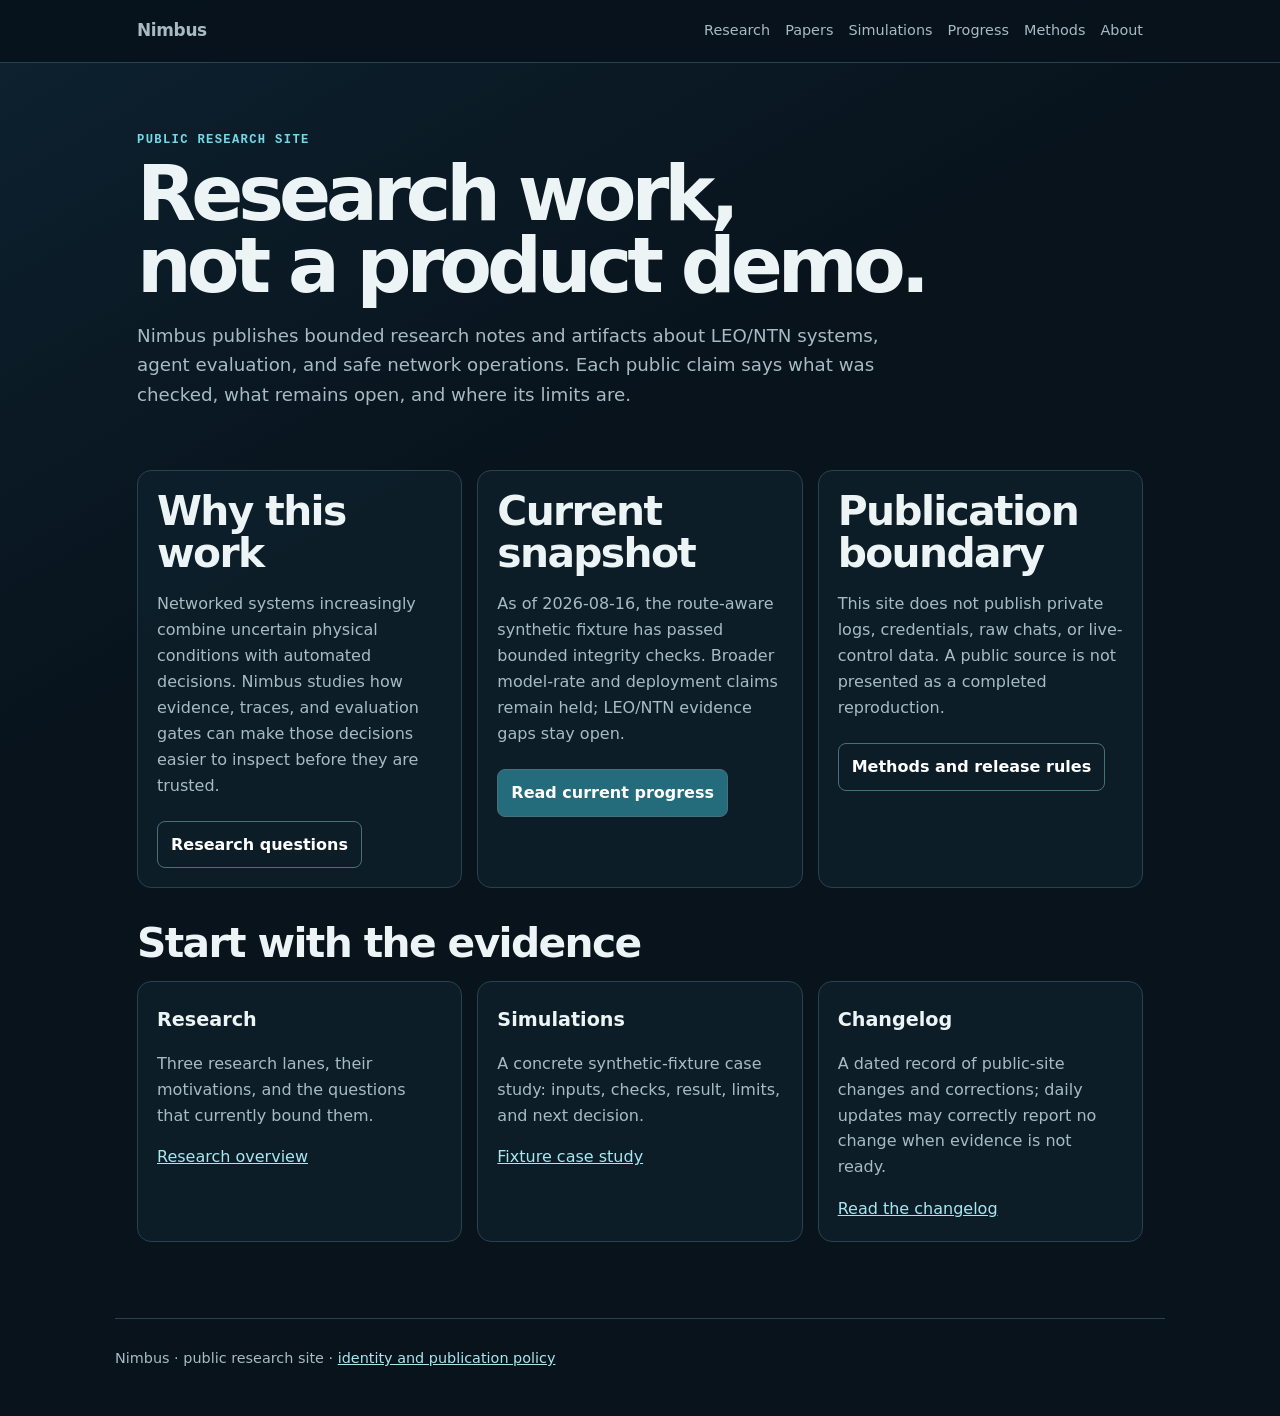
==== index.html @ ebe6162c "docs: expand public research status and simulation method" ====
<!doctype html><html lang="en"><head><meta charset="utf-8"><meta name="viewport" content="width=device-width,initial-scale=1"><meta name="description" content="Public research notes, methods, and bounded artifacts for LEO/NTN and agent evaluation."><meta name="theme-color" content="#08131c"><title>Nimbus · public research</title><link rel="icon" href="/favicon.svg" type="image/svg+xml"><link rel="stylesheet" href="/assets/site.css"><meta property="og:type" content="website"><meta property="og:title" content="Nimbus · public research"><meta property="og:description" content="Bounded research notes, methods, and artifacts for LEO/NTN and agent evaluation."><meta property="og:url" content="https://nimbus.mit-project.me/"><meta property="og:image" content="https://nimbus.mit-project.me/assets/og.png"><meta name="twitter:card" content="summary"></head><body><a class="skip" href="#content">Skip to content</a><nav class="nav"><div class="wrap nav-row"><a class="brand" href="/">Nimbus</a><div class="nav-links"><a href="/research/">Research</a><a href="/papers/">Papers</a><a href="/simulations/">Simulations</a><a href="/progress/">Progress</a><a href="/methods/">Methods</a><a href="/about/">About</a></div></div></nav><main id="content" class="wrap"><header class="hero"><div class="kicker">Public research site</div><h1>Research work,<br>not a product demo.</h1><p class="lead">Nimbus publishes bounded research notes and artifacts about LEO/NTN systems, agent evaluation, and safe network operations. Each public claim says what was checked, what remains open, and where its limits are.</p></header><section class="grid"><article class="card"><h2>Why this work</h2><p>Networked systems increasingly combine uncertain physical conditions with automated decisions. Nimbus studies how evidence, traces, and evaluation gates can make those decisions easier to inspect before they are trusted.</p><a class="btn" href="/research/">Research questions</a></article><article class="card"><h2>Current snapshot</h2><p>As of 2026-08-16, the route-aware synthetic fixture has passed bounded integrity checks. Broader model-rate and deployment claims remain held; LEO/NTN evidence gaps stay open.</p><a class="btn primary" href="/progress/">Read current progress</a></article><article class="card"><h2>Publication boundary</h2><p>This site does not publish private logs, credentials, raw chats, or live-control data. A public source is not presented as a completed reproduction.</p><a class="btn" href="/methods/">Methods and release rules</a></article></section><section class="section"><h2>Start with the evidence</h2><div class="grid"><article class="card"><h3>Research</h3><p>Three research lanes, their motivations, and the questions that currently bound them.</p><a href="/research/">Research overview</a></article><article class="card"><h3>Simulations</h3><p>A concrete synthetic-fixture case study: inputs, checks, result, limits, and next decision.</p><a href="/simulations/">Fixture case study</a></article><article class="card"><h3>Changelog</h3><p>A dated record of public-site changes and corrections; daily updates may correctly report no change when evidence is not ready.</p><a href="/changelog/">Read the changelog</a></article></div></section></main><footer class="wrap footer">Nimbus · public research site · <a href="/about/">identity and publication policy</a></footer></body></html>
---- assets/site.css ----
:root{--bg:#08131c;--panel:#0e202c;--line:#28424f;--text:#edf4f5;--muted:#a8bbc2;--accent:#73d8e8;--accent2:#99a9ff;--ok:#80dbaf;--warn:#f1c77b}*{box-sizing:border-box}html{scroll-behavior:smooth}body{margin:0;background:linear-gradient(150deg,#0d2230 0%,#08131c 42rem);color:var(--text);font:16px/1.62 ui-sans-serif,system-ui,-apple-system,"Segoe UI",sans-serif}.wrap{max-width:1050px;margin:auto;padding-left:22px;padding-right:22px}.skip{position:absolute;left:-999px;top:8px;background:#fff;color:#000;padding:9px;z-index:10}.skip:focus{left:8px}.nav{border-bottom:1px solid var(--line);background:#08131cf0;backdrop-filter:blur(10px);position:sticky;top:0;z-index:5}.nav-row{min-height:62px;display:flex;gap:20px;align-items:center;justify-content:space-between}.brand{font-size:1.06rem;font-weight:750;letter-spacing:-.02em;color:#fff;text-decoration:none}.nav-links{display:flex;gap:15px;flex-wrap:wrap;font-size:.9rem}.nav a{color:var(--muted);text-decoration:none}.nav a:hover,.nav a:focus{color:#fff;text-decoration:underline}.hero{padding:70px 0 42px;max-width:810px}.kicker{font:700 .76rem ui-monospace,SFMono-Regular,monospace;letter-spacing:.11em;text-transform:uppercase;color:var(--accent)}h1{font-size:clamp(2.6rem,6vw,5.25rem);line-height:.94;letter-spacing:-.065em;margin:.7rem 0 1rem}h2{font-size:clamp(1.65rem,3.5vw,2.55rem);line-height:1.05;letter-spacing:-.04em;margin:0 0 1rem}h3{margin:.15rem 0 .55rem;font-size:1.2rem}.lead{font-size:1.14rem;color:var(--muted);max-width:760px}.section{padding:34px 0}.grid{display:grid;grid-template-columns:repeat(3,1fr);gap:15px}.card{border:1px solid var(--line);background:rgba(14,32,44,.78);border-radius:14px;padding:19px}.card p,.card li,.status p{color:var(--muted)}.card ul{padding-left:1.15rem}.metric{font-size:2.25rem;font-weight:750;letter-spacing:-.07em;color:var(--accent)}.tag{display:inline-block;border:1px solid #426372;border-radius:999px;color:#cce9ed;font-size:.77rem;padding:2px 8px;margin:4px 3px 0 0}.tag.ok{border-color:#37735a;color:#baf2d1}.tag.warn{border-color:#7d6334;color:#f7d99c}.btn{display:inline-block;border:1px solid #46717c;border-radius:8px;padding:10px 13px;margin:6px 7px 0 0;color:#fff;text-decoration:none;font-weight:650}.btn.primary{background:#246b7c}.btn:hover,.btn:focus{background:#315767}.status{display:grid;grid-template-columns:118px 1fr;gap:18px;border-top:1px solid var(--line);padding:18px 0}.status b{font:700 .79rem ui-monospace,SFMono-Regular,monospace;color:var(--accent);letter-spacing:.08em}.note{border-left:3px solid var(--warn);background:#2d25154c;padding:14px 16px;color:#efddb2}.footer{border-top:1px solid var(--line);margin-top:42px;padding:28px 0 45px;color:var(--muted);font-size:.9rem}a{color:#a8e7f0}a:focus{outline:3px solid #f1c77b;outline-offset:3px}@media(max-width:720px){.grid{grid-template-columns:1fr}.nav-row{padding-top:10px;padding-bottom:10px;align-items:flex-start;flex-direction:column;gap:7px}.nav-links{gap:10px}.status{grid-template-columns:1fr;gap:4px}.hero{padding-top:48px}}@media(prefers-reduced-motion:reduce){html{scroll-behavior:auto}}
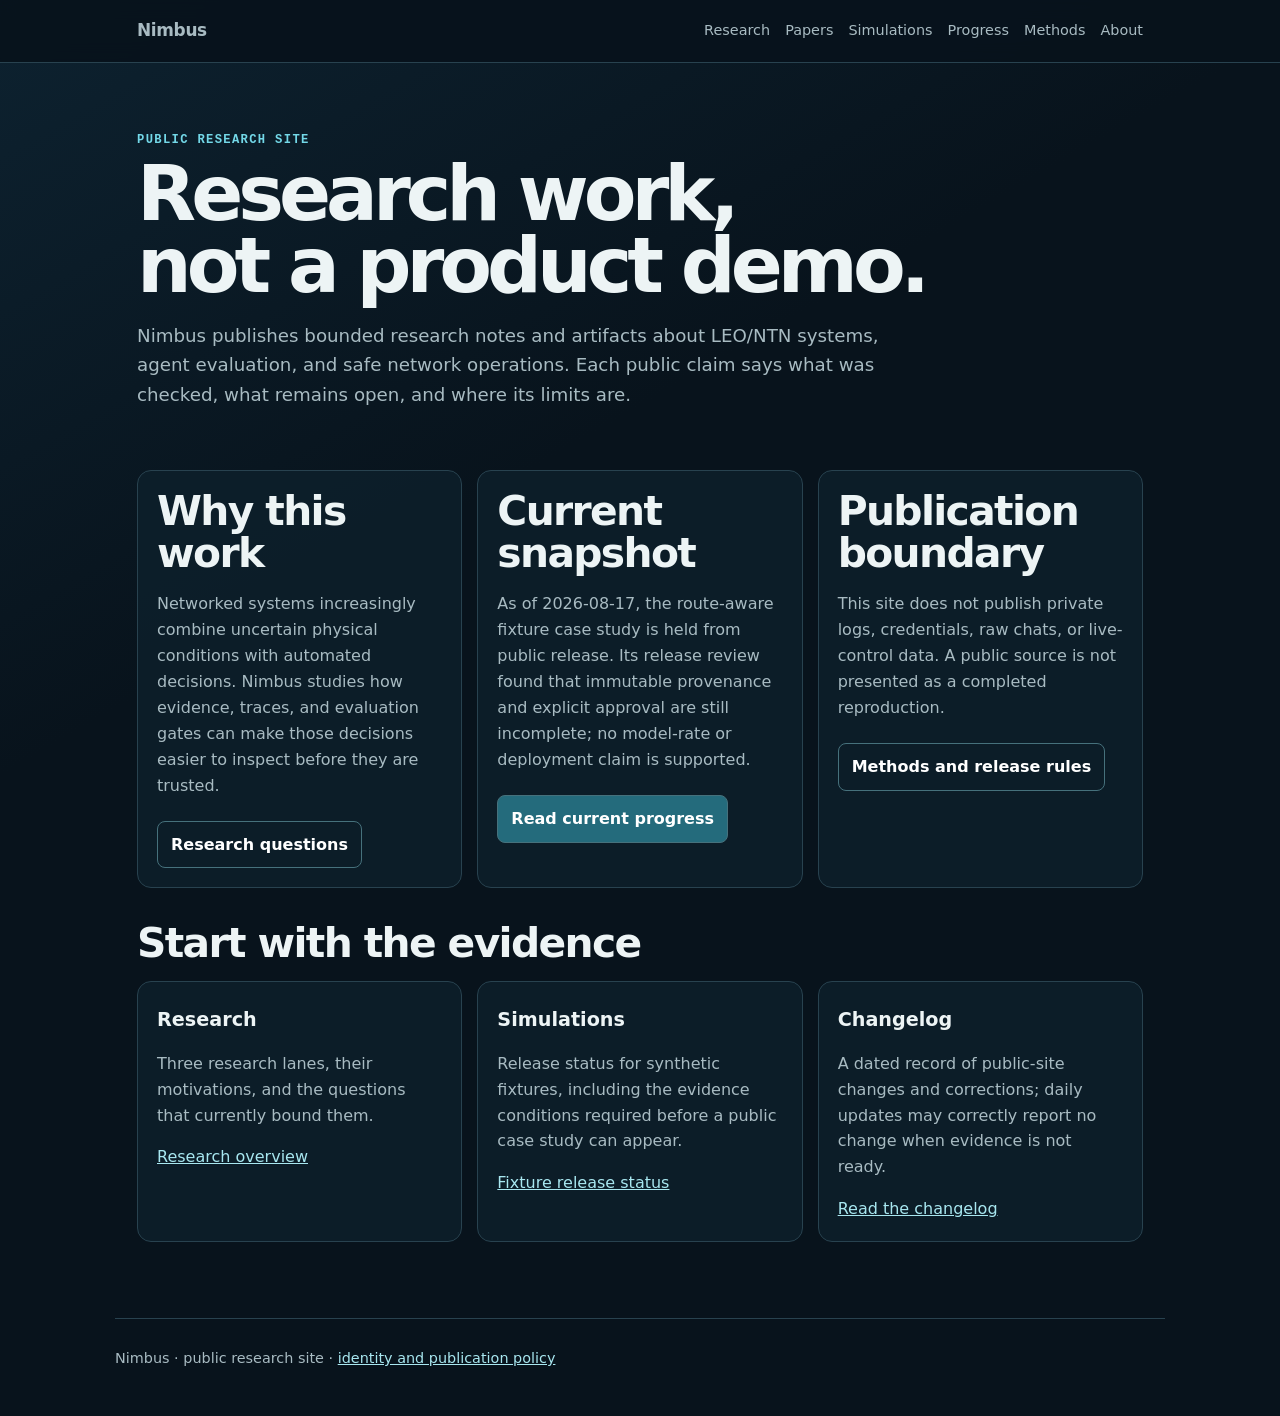
==== commit e32b127b: "docs: hold fixture case study pending release approval" ====
--- a/index.html
+++ b/index.html
@@ -1 +1 @@
-<!doctype html><html lang="en"><head><meta charset="utf-8"><meta name="viewport" content="width=device-width,initial-scale=1"><meta name="description" content="Public research notes, methods, and bounded artifacts for LEO/NTN and agent evaluation."><meta name="theme-color" content="#08131c"><title>Nimbus · public research</title><link rel="icon" href="/favicon.svg" type="image/svg+xml"><link rel="stylesheet" href="/assets/site.css"><meta property="og:type" content="website"><meta property="og:title" content="Nimbus · public research"><meta property="og:description" content="Bounded research notes, methods, and artifacts for LEO/NTN and agent evaluation."><meta property="og:url" content="https://nimbus.mit-project.me/"><meta property="og:image" content="https://nimbus.mit-project.me/assets/og.png"><meta name="twitter:card" content="summary"></head><body><a class="skip" href="#content">Skip to content</a><nav class="nav"><div class="wrap nav-row"><a class="brand" href="/">Nimbus</a><div class="nav-links"><a href="/research/">Research</a><a href="/papers/">Papers</a><a href="/simulations/">Simulations</a><a href="/progress/">Progress</a><a href="/methods/">Methods</a><a href="/about/">About</a></div></div></nav><main id="content" class="wrap"><header class="hero"><div class="kicker">Public research site</div><h1>Research work,<br>not a product demo.</h1><p class="lead">Nimbus publishes bounded research notes and artifacts about LEO/NTN systems, agent evaluation, and safe network operations. Each public claim says what was checked, what remains open, and where its limits are.</p></header><section class="grid"><article class="card"><h2>Why this work</h2><p>Networked systems increasingly combine uncertain physical conditions with automated decisions. Nimbus studies how evidence, traces, and evaluation gates can make those decisions easier to inspect before they are trusted.</p><a class="btn" href="/research/">Research questions</a></article><article class="card"><h2>Current snapshot</h2><p>As of 2026-08-16, the route-aware synthetic fixture has passed bounded integrity checks. Broader model-rate and deployment claims remain held; LEO/NTN evidence gaps stay open.</p><a class="btn primary" href="/progress/">Read current progress</a></article><article class="card"><h2>Publication boundary</h2><p>This site does not publish private logs, credentials, raw chats, or live-control data. A public source is not presented as a completed reproduction.</p><a class="btn" href="/methods/">Methods and release rules</a></article></section><section class="section"><h2>Start with the evidence</h2><div class="grid"><article class="card"><h3>Research</h3><p>Three research lanes, their motivations, and the questions that currently bound them.</p><a href="/research/">Research overview</a></article><article class="card"><h3>Simulations</h3><p>A concrete synthetic-fixture case study: inputs, checks, result, limits, and next decision.</p><a href="/simulations/">Fixture case study</a></article><article class="card"><h3>Changelog</h3><p>A dated record of public-site changes and corrections; daily updates may correctly report no change when evidence is not ready.</p><a href="/changelog/">Read the changelog</a></article></div></section></main><footer class="wrap footer">Nimbus · public research site · <a href="/about/">identity and publication policy</a></footer></body></html>+<!doctype html><html lang="en"><head><meta charset="utf-8"><meta name="viewport" content="width=device-width,initial-scale=1"><meta name="description" content="Public research notes, methods, and bounded artifacts for LEO/NTN and agent evaluation."><meta name="theme-color" content="#08131c"><title>Nimbus · public research</title><link rel="icon" href="/favicon.svg" type="image/svg+xml"><link rel="stylesheet" href="/assets/site.css"><meta property="og:type" content="website"><meta property="og:title" content="Nimbus · public research"><meta property="og:description" content="Bounded research notes, methods, and artifacts for LEO/NTN and agent evaluation."><meta property="og:url" content="https://nimbus.mit-project.me/"><meta property="og:image" content="https://nimbus.mit-project.me/assets/og.png"><meta name="twitter:card" content="summary"></head><body><a class="skip" href="#content">Skip to content</a><nav class="nav"><div class="wrap nav-row"><a class="brand" href="/">Nimbus</a><div class="nav-links"><a href="/research/">Research</a><a href="/papers/">Papers</a><a href="/simulations/">Simulations</a><a href="/progress/">Progress</a><a href="/methods/">Methods</a><a href="/about/">About</a></div></div></nav><main id="content" class="wrap"><header class="hero"><div class="kicker">Public research site</div><h1>Research work,<br>not a product demo.</h1><p class="lead">Nimbus publishes bounded research notes and artifacts about LEO/NTN systems, agent evaluation, and safe network operations. Each public claim says what was checked, what remains open, and where its limits are.</p></header><section class="grid"><article class="card"><h2>Why this work</h2><p>Networked systems increasingly combine uncertain physical conditions with automated decisions. Nimbus studies how evidence, traces, and evaluation gates can make those decisions easier to inspect before they are trusted.</p><a class="btn" href="/research/">Research questions</a></article><article class="card"><h2>Current snapshot</h2><p>As of 2026-08-17, the route-aware fixture case study is held from public release. Its release review found that immutable provenance and explicit approval are still incomplete; no model-rate or deployment claim is supported.</p><a class="btn primary" href="/progress/">Read current progress</a></article><article class="card"><h2>Publication boundary</h2><p>This site does not publish private logs, credentials, raw chats, or live-control data. A public source is not presented as a completed reproduction.</p><a class="btn" href="/methods/">Methods and release rules</a></article></section><section class="section"><h2>Start with the evidence</h2><div class="grid"><article class="card"><h3>Research</h3><p>Three research lanes, their motivations, and the questions that currently bound them.</p><a href="/research/">Research overview</a></article><article class="card"><h3>Simulations</h3><p>Release status for synthetic fixtures, including the evidence conditions required before a public case study can appear.</p><a href="/simulations/">Fixture release status</a></article><article class="card"><h3>Changelog</h3><p>A dated record of public-site changes and corrections; daily updates may correctly report no change when evidence is not ready.</p><a href="/changelog/">Read the changelog</a></article></div></section></main><footer class="wrap footer">Nimbus · public research site · <a href="/about/">identity and publication policy</a></footer></body></html>
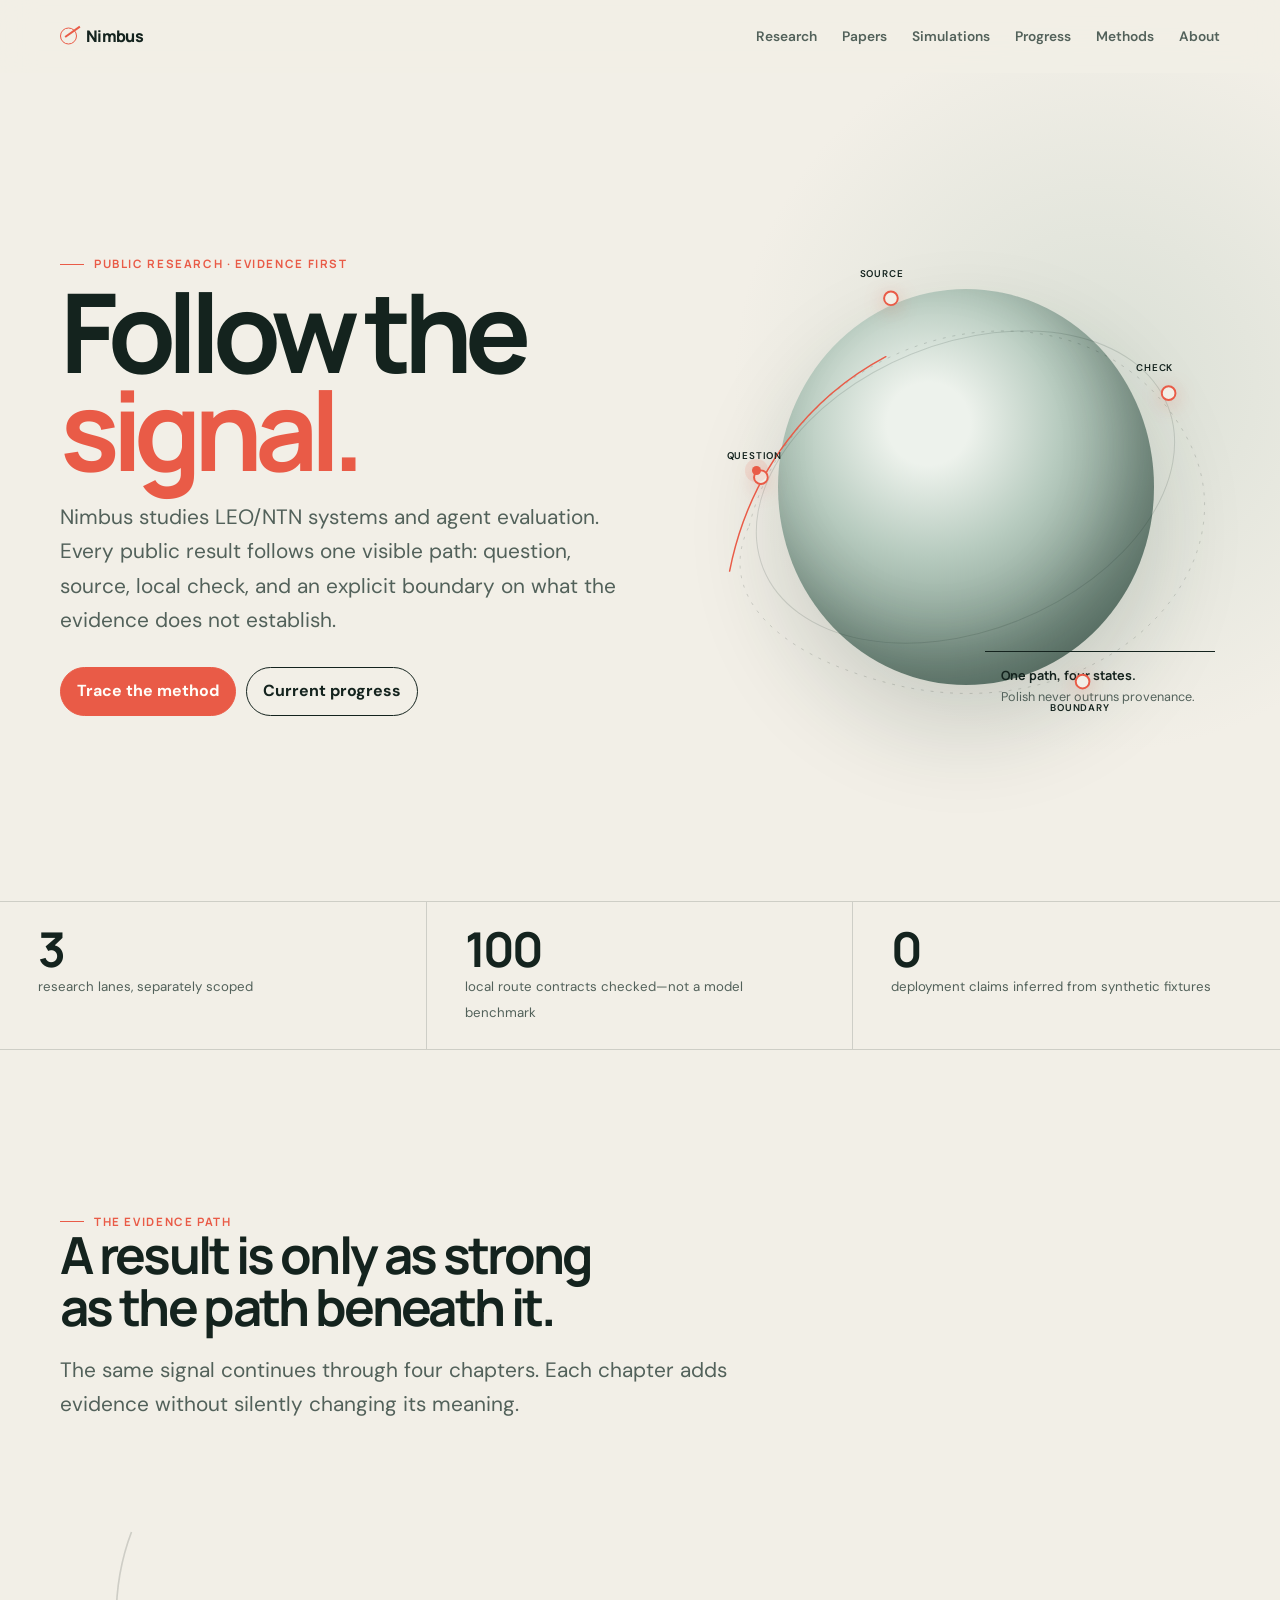
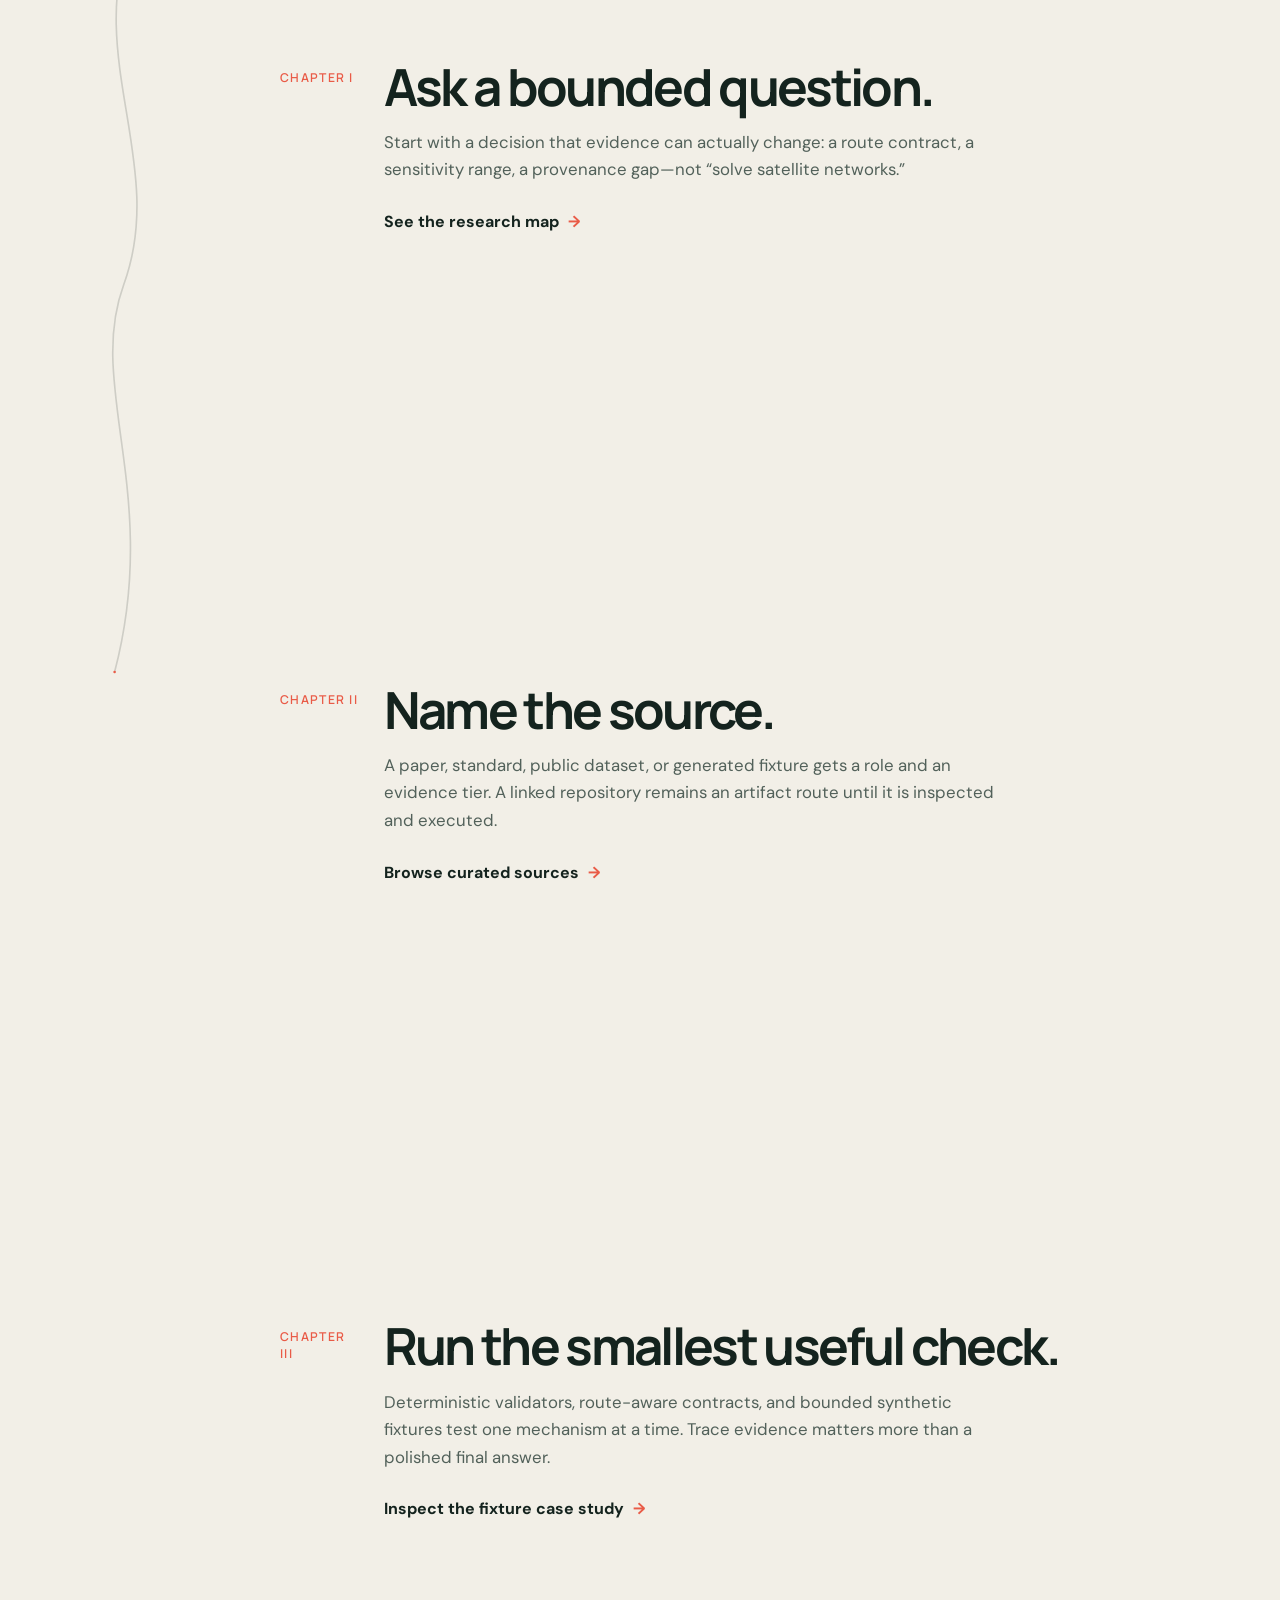
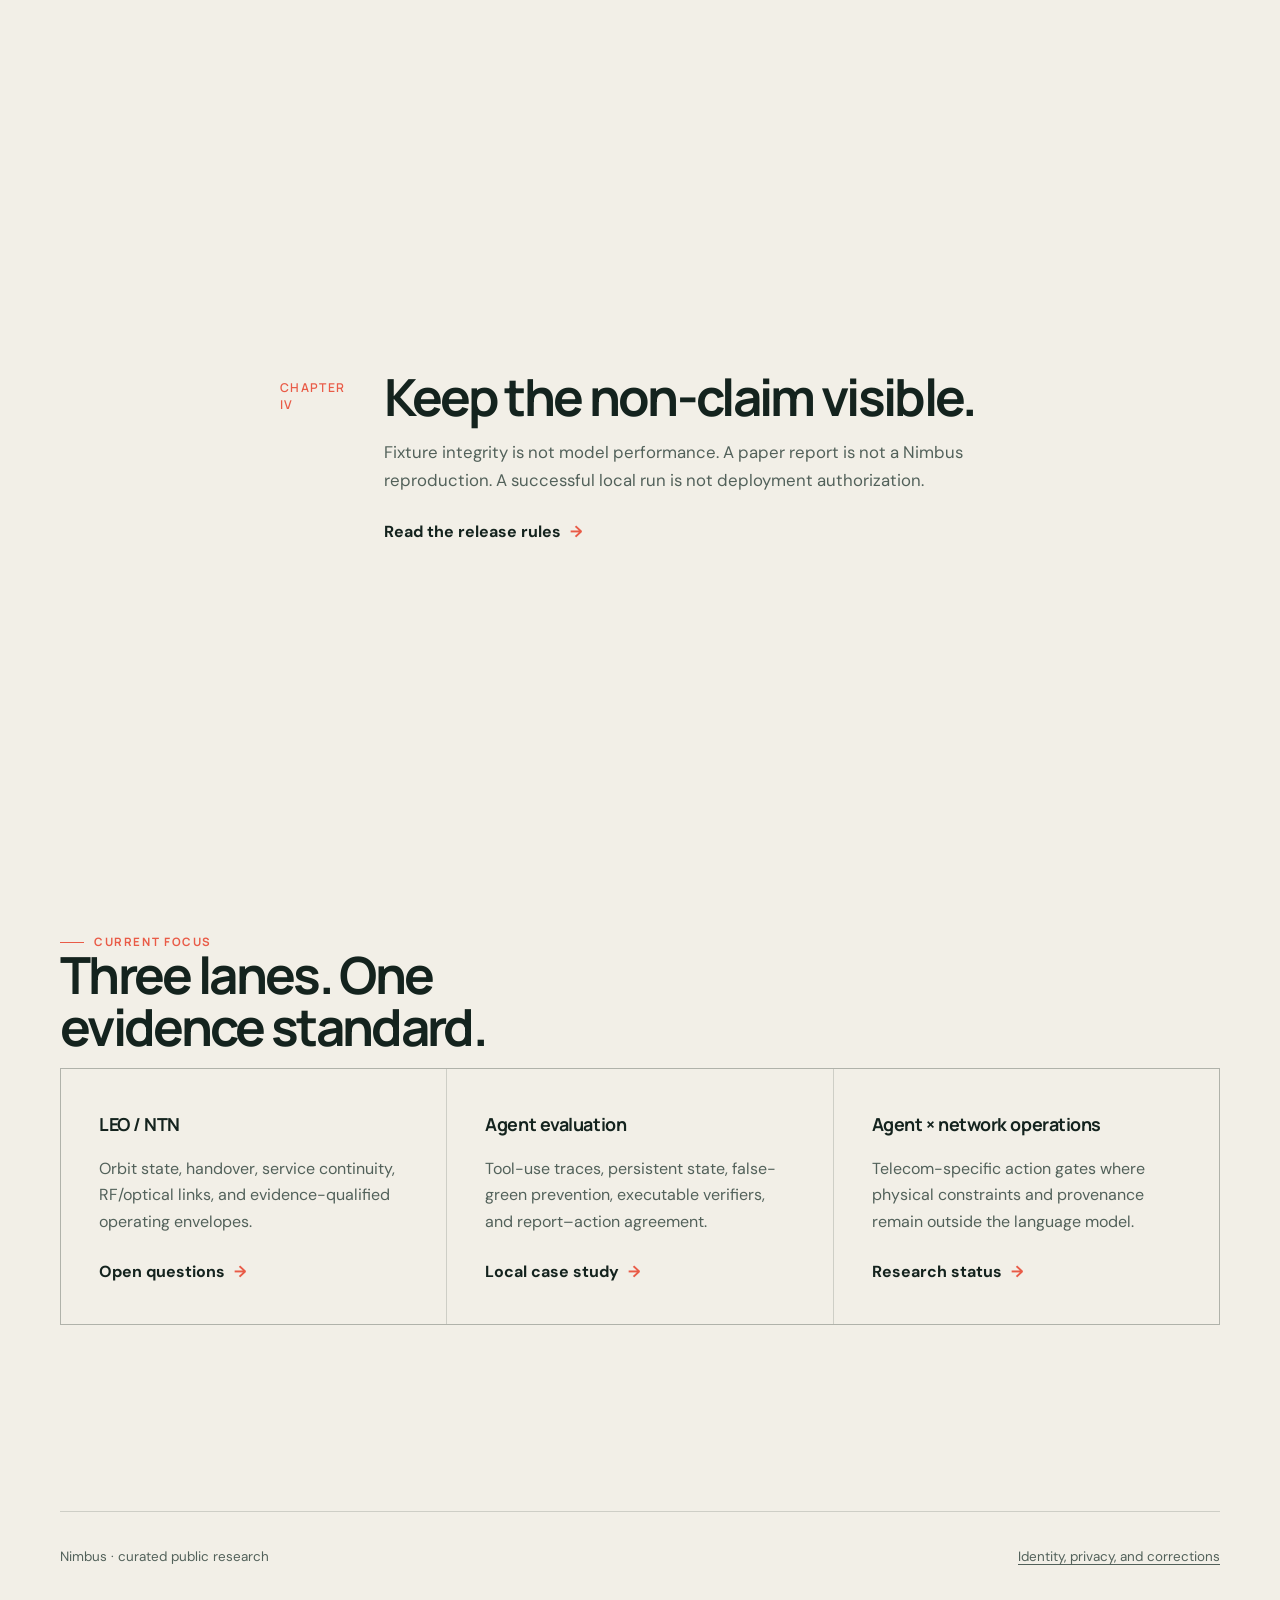
==== commit 224a9bde: "feat: rebuild research site around an evidence signal" ====
--- a/index.html
+++ b/index.html
@@ -1 +1,125 @@
-<!doctype html><html lang="en"><head><meta charset="utf-8"><meta name="viewport" content="width=device-width,initial-scale=1"><meta name="description" content="Public research notes, methods, and bounded artifacts for LEO/NTN and agent evaluation."><meta name="theme-color" content="#08131c"><title>Nimbus · public research</title><link rel="icon" href="/favicon.svg" type="image/svg+xml"><link rel="stylesheet" href="/assets/site.css"><meta property="og:type" content="website"><meta property="og:title" content="Nimbus · public research"><meta property="og:description" content="Bounded research notes, methods, and artifacts for LEO/NTN and agent evaluation."><meta property="og:url" content="https://nimbus.mit-project.me/"><meta property="og:image" content="https://nimbus.mit-project.me/assets/og.png"><meta name="twitter:card" content="summary"></head><body><a class="skip" href="#content">Skip to content</a><nav class="nav"><div class="wrap nav-row"><a class="brand" href="/">Nimbus</a><div class="nav-links"><a href="/research/">Research</a><a href="/papers/">Papers</a><a href="/simulations/">Simulations</a><a href="/progress/">Progress</a><a href="/methods/">Methods</a><a href="/about/">About</a></div></div></nav><main id="content" class="wrap"><header class="hero"><div class="kicker">Public research site</div><h1>Research work,<br>not a product demo.</h1><p class="lead">Nimbus publishes bounded research notes and artifacts about LEO/NTN systems, agent evaluation, and safe network operations. Each public claim says what was checked, what remains open, and where its limits are.</p></header><section class="grid"><article class="card"><h2>Why this work</h2><p>Networked systems increasingly combine uncertain physical conditions with automated decisions. Nimbus studies how evidence, traces, and evaluation gates can make those decisions easier to inspect before they are trusted.</p><a class="btn" href="/research/">Research questions</a></article><article class="card"><h2>Current snapshot</h2><p>As of 2026-08-17, the route-aware fixture case study is held from public release. Its release review found that immutable provenance and explicit approval are still incomplete; no model-rate or deployment claim is supported.</p><a class="btn primary" href="/progress/">Read current progress</a></article><article class="card"><h2>Publication boundary</h2><p>This site does not publish private logs, credentials, raw chats, or live-control data. A public source is not presented as a completed reproduction.</p><a class="btn" href="/methods/">Methods and release rules</a></article></section><section class="section"><h2>Start with the evidence</h2><div class="grid"><article class="card"><h3>Research</h3><p>Three research lanes, their motivations, and the questions that currently bound them.</p><a href="/research/">Research overview</a></article><article class="card"><h3>Simulations</h3><p>Release status for synthetic fixtures, including the evidence conditions required before a public case study can appear.</p><a href="/simulations/">Fixture release status</a></article><article class="card"><h3>Changelog</h3><p>A dated record of public-site changes and corrections; daily updates may correctly report no change when evidence is not ready.</p><a href="/changelog/">Read the changelog</a></article></div></section></main><footer class="wrap footer">Nimbus · public research site · <a href="/about/">identity and publication policy</a></footer></body></html>+<!doctype html>
+<html lang="en">
+<head>
+  <meta charset="utf-8">
+  <meta name="viewport" content="width=device-width,initial-scale=1">
+  <meta name="description" content="Evidence-bound public research on LEO/NTN systems, agent evaluation, and safe network operations.">
+  <meta name="theme-color" content="#f2efe7">
+  <title>Nimbus · Public research</title>
+  <link rel="icon" href="/favicon.svg" type="image/svg+xml">
+  <link rel="stylesheet" href="/assets/site.css">
+  <meta property="og:type" content="website">
+  <meta property="og:title" content="Nimbus · Public research">
+  <meta property="og:description" content="From research question to inspectable evidence—with the boundary kept visible.">
+  <meta property="og:url" content="https://nimbus.mit-project.me/">
+  <meta property="og:image" content="https://nimbus.mit-project.me/assets/og.png">
+  <meta name="twitter:card" content="summary_large_image">
+</head>
+<body>
+  <a class="skip" href="#content">Skip to content</a>
+  <nav class="nav" aria-label="Primary navigation">
+    <div class="wrap nav-row">
+      <a class="brand" href="/">Nimbus</a>
+      <div class="nav-links">
+        <a href="/research/">Research</a>
+        <a href="/papers/">Papers</a>
+        <a href="/simulations/">Simulations</a>
+        <a href="/progress/">Progress</a>
+        <a href="/methods/">Methods</a>
+        <a href="/about/">About</a>
+      </div>
+    </div>
+  </nav>
+
+  <main id="content">
+    <header class="wrap home-hero">
+      <div class="hero-copy">
+        <div class="kicker">Public research · evidence first</div>
+        <h1>Follow the<br><em>signal.</em></h1>
+        <p class="lead">Nimbus studies LEO/NTN systems and agent evaluation. Every public result follows one visible path: question, source, local check, and an explicit boundary on what the evidence does not establish.</p>
+        <div class="hero-actions">
+          <a class="btn primary" href="#evidence-path">Trace the method</a>
+          <a class="btn" href="/progress/">Current progress</a>
+        </div>
+      </div>
+
+      <div class="orbit-stage" aria-label="A signal traces an orbit from question to evidence">
+        <svg class="orbit-art" viewBox="0 0 520 540" role="img" aria-labelledby="orbit-title orbit-desc">
+          <title id="orbit-title">Evidence orbit</title>
+          <desc id="orbit-desc">A coral signal line connects question, source, check and boundary around a planet.</desc>
+          <path class="orbit-ghost" d="M38 310C90 100 387 32 487 222C559 360 389 526 178 470C61 439 5 377 38 310Z"/>
+          <path class="orbit-path" pathLength="1" d="M18 356C70 93 395 17 502 212C582 358 395 545 162 474C28 433-18 334 18 356Z"/>
+          <circle class="orbit-node" cx="50" cy="260" r="7"/>
+          <circle class="orbit-node" cx="183" cy="77" r="7"/>
+          <circle class="orbit-node" cx="467" cy="174" r="7"/>
+          <circle class="orbit-node" cx="379" cy="469" r="7"/>
+          <text class="orbit-label" x="15" y="241">Question</text>
+          <text class="orbit-label" x="151" y="55">Source</text>
+          <text class="orbit-label" x="434" y="151">Check</text>
+          <text class="orbit-label" x="346" y="499">Boundary</text>
+        </svg>
+        <span class="signal-dot" style="left:8%;top:46%" aria-hidden="true"></span>
+        <div class="signal-caption"><strong>One path, four states.</strong>Polish never outruns provenance.</div>
+      </div>
+    </header>
+
+    <section class="evidence-strip" aria-label="Current public research scope">
+      <div class="evidence-stat"><strong>3</strong><span>research lanes, separately scoped</span></div>
+      <div class="evidence-stat"><strong>100</strong><span>local route contracts checked—not a model benchmark</span></div>
+      <div class="evidence-stat"><strong>0</strong><span>deployment claims inferred from synthetic fixtures</span></div>
+    </section>
+
+    <section id="evidence-path" class="wrap story">
+      <header class="story-head reveal">
+        <div class="kicker">The evidence path</div>
+        <h2>A result is only as strong as the path beneath it.</h2>
+        <p class="lead">The same signal continues through four chapters. Each chapter adds evidence without silently changing its meaning.</p>
+      </header>
+
+      <div class="story-layout">
+        <aside class="story-spine" aria-hidden="true">
+          <svg viewBox="0 0 100 600" preserveAspectRatio="none">
+            <path class="spine-base" d="M55 0C18 102 83 188 49 286C20 369 78 455 42 600"/>
+            <path class="spine-progress" pathLength="1" d="M55 0C18 102 83 188 49 286C20 369 78 455 42 600"/>
+          </svg>
+        </aside>
+
+        <div class="story-chapters">
+          <article class="chapter">
+            <div class="chapter-no">Chapter I</div>
+            <div><h2>Ask a bounded question.</h2><p>Start with a decision that evidence can actually change: a route contract, a sensitivity range, a provenance gap—not “solve satellite networks.”</p><a class="chapter-link" href="/research/">See the research map</a></div>
+          </article>
+          <article class="chapter">
+            <div class="chapter-no">Chapter II</div>
+            <div><h2>Name the source.</h2><p>A paper, standard, public dataset, or generated fixture gets a role and an evidence tier. A linked repository remains an artifact route until it is inspected and executed.</p><a class="chapter-link" href="/papers/">Browse curated sources</a></div>
+          </article>
+          <article class="chapter">
+            <div class="chapter-no">Chapter III</div>
+            <div><h2>Run the smallest useful check.</h2><p>Deterministic validators, route-aware contracts, and bounded synthetic fixtures test one mechanism at a time. Trace evidence matters more than a polished final answer.</p><a class="chapter-link" href="/simulations/">Inspect the fixture case study</a></div>
+          </article>
+          <article class="chapter">
+            <div class="chapter-no">Chapter IV</div>
+            <div><h2>Keep the non-claim visible.</h2><p>Fixture integrity is not model performance. A paper report is not a Nimbus reproduction. A successful local run is not deployment authorization.</p><a class="chapter-link" href="/methods/">Read the release rules</a></div>
+          </article>
+        </div>
+      </div>
+    </section>
+
+    <section class="wrap section reveal">
+      <div class="kicker">Current focus</div>
+      <h2>Three lanes. One evidence standard.</h2>
+      <div class="grid">
+        <article class="card"><h3>LEO / NTN</h3><p>Orbit state, handover, service continuity, RF/optical links, and evidence-qualified operating envelopes.</p><a class="chapter-link" href="/research/">Open questions</a></article>
+        <article class="card"><h3>Agent evaluation</h3><p>Tool-use traces, persistent state, false-green prevention, executable verifiers, and report–action agreement.</p><a class="chapter-link" href="/simulations/">Local case study</a></article>
+        <article class="card"><h3>Agent × network operations</h3><p>Telecom-specific action gates where physical constraints and provenance remain outside the language model.</p><a class="chapter-link" href="/progress/">Research status</a></article>
+      </div>
+    </section>
+  </main>
+
+  <footer class="wrap footer">
+    <span>Nimbus · curated public research</span>
+    <span><a href="/about/">Identity, privacy, and corrections</a></span>
+  </footer>
+  <script src="/assets/site.js" defer></script>
+</body>
+</html>
--- a/assets/site.css
+++ b/assets/site.css
@@ -1,2 +1,183 @@
+@import url('https://fonts.googleapis.com/css2?family=DM+Sans:wght@400;500;600;700&family=Manrope:wght@400;500;600;700;800&display=swap');
 
-:root{--bg:#08131c;--panel:#0e202c;--line:#28424f;--text:#edf4f5;--muted:#a8bbc2;--accent:#73d8e8;--accent2:#99a9ff;--ok:#80dbaf;--warn:#f1c77b}*{box-sizing:border-box}html{scroll-behavior:smooth}body{margin:0;background:linear-gradient(150deg,#0d2230 0%,#08131c 42rem);color:var(--text);font:16px/1.62 ui-sans-serif,system-ui,-apple-system,"Segoe UI",sans-serif}.wrap{max-width:1050px;margin:auto;padding-left:22px;padding-right:22px}.skip{position:absolute;left:-999px;top:8px;background:#fff;color:#000;padding:9px;z-index:10}.skip:focus{left:8px}.nav{border-bottom:1px solid var(--line);background:#08131cf0;backdrop-filter:blur(10px);position:sticky;top:0;z-index:5}.nav-row{min-height:62px;display:flex;gap:20px;align-items:center;justify-content:space-between}.brand{font-size:1.06rem;font-weight:750;letter-spacing:-.02em;color:#fff;text-decoration:none}.nav-links{display:flex;gap:15px;flex-wrap:wrap;font-size:.9rem}.nav a{color:var(--muted);text-decoration:none}.nav a:hover,.nav a:focus{color:#fff;text-decoration:underline}.hero{padding:70px 0 42px;max-width:810px}.kicker{font:700 .76rem ui-monospace,SFMono-Regular,monospace;letter-spacing:.11em;text-transform:uppercase;color:var(--accent)}h1{font-size:clamp(2.6rem,6vw,5.25rem);line-height:.94;letter-spacing:-.065em;margin:.7rem 0 1rem}h2{font-size:clamp(1.65rem,3.5vw,2.55rem);line-height:1.05;letter-spacing:-.04em;margin:0 0 1rem}h3{margin:.15rem 0 .55rem;font-size:1.2rem}.lead{font-size:1.14rem;color:var(--muted);max-width:760px}.section{padding:34px 0}.grid{display:grid;grid-template-columns:repeat(3,1fr);gap:15px}.card{border:1px solid var(--line);background:rgba(14,32,44,.78);border-radius:14px;padding:19px}.card p,.card li,.status p{color:var(--muted)}.card ul{padding-left:1.15rem}.metric{font-size:2.25rem;font-weight:750;letter-spacing:-.07em;color:var(--accent)}.tag{display:inline-block;border:1px solid #426372;border-radius:999px;color:#cce9ed;font-size:.77rem;padding:2px 8px;margin:4px 3px 0 0}.tag.ok{border-color:#37735a;color:#baf2d1}.tag.warn{border-color:#7d6334;color:#f7d99c}.btn{display:inline-block;border:1px solid #46717c;border-radius:8px;padding:10px 13px;margin:6px 7px 0 0;color:#fff;text-decoration:none;font-weight:650}.btn.primary{background:#246b7c}.btn:hover,.btn:focus{background:#315767}.status{display:grid;grid-template-columns:118px 1fr;gap:18px;border-top:1px solid var(--line);padding:18px 0}.status b{font:700 .79rem ui-monospace,SFMono-Regular,monospace;color:var(--accent);letter-spacing:.08em}.note{border-left:3px solid var(--warn);background:#2d25154c;padding:14px 16px;color:#efddb2}.footer{border-top:1px solid var(--line);margin-top:42px;padding:28px 0 45px;color:var(--muted);font-size:.9rem}a{color:#a8e7f0}a:focus{outline:3px solid #f1c77b;outline-offset:3px}@media(max-width:720px){.grid{grid-template-columns:1fr}.nav-row{padding-top:10px;padding-bottom:10px;align-items:flex-start;flex-direction:column;gap:7px}.nav-links{gap:10px}.status{grid-template-columns:1fr;gap:4px}.hero{padding-top:48px}}@media(prefers-reduced-motion:reduce){html{scroll-behavior:auto}}
+:root {
+  --paper: #f2efe7;
+  --paper-deep: #e8e3d7;
+  --ink: #14231e;
+  --ink-soft: #52615a;
+  --pine: #18332a;
+  --sage: #afc4b7;
+  --sage-pale: #dbe4dc;
+  --signal: #e95b47;
+  --line: rgba(20,35,30,.16);
+  --white: #fffdf8;
+  --ok: #2f7258;
+  --warn: #9a5c2c;
+  --shadow: 0 24px 70px rgba(24,51,42,.10);
+  --ease: cubic-bezier(.22,1,.36,1);
+}
+
+* { box-sizing: border-box; }
+html { scroll-behavior: smooth; }
+body {
+  margin: 0;
+  color: var(--ink);
+  background:
+    radial-gradient(circle at 86% 8%, rgba(175,196,183,.36), transparent 23rem),
+    var(--paper);
+  font: 16px/1.65 "DM Sans", ui-sans-serif, system-ui, sans-serif;
+  text-rendering: optimizeLegibility;
+}
+::selection { color: var(--white); background: var(--signal); }
+a { color: inherit; text-decoration-thickness: 1px; text-underline-offset: .2em; }
+a:focus-visible, button:focus-visible { outline: 3px solid var(--signal); outline-offset: 4px; }
+
+.wrap { width: min(1160px, calc(100% - 44px)); margin-inline: auto; }
+.skip { position: fixed; left: 16px; top: -80px; z-index: 100; padding: 10px 14px; color: var(--white); background: var(--pine); border-radius: 999px; }
+.skip:focus { top: 12px; }
+
+.nav {
+  position: sticky; top: 0; z-index: 20;
+  border-bottom: 1px solid transparent;
+  background: rgba(242,239,231,.80);
+  backdrop-filter: blur(16px) saturate(120%);
+  transition: border-color .3s ease, background .3s ease;
+}
+body.has-scrolled .nav { border-color: var(--line); background: rgba(242,239,231,.94); }
+.nav-row { min-height: 72px; display: flex; align-items: center; justify-content: space-between; gap: 28px; }
+.brand {
+  position: relative; padding-left: 26px;
+  font-family: "Manrope", sans-serif; font-weight: 800; letter-spacing: -.04em;
+  text-decoration: none;
+}
+.brand::before {
+  content: ""; position: absolute; left: 0; top: 50%; width: 15px; height: 15px;
+  border: 1.5px solid var(--signal); border-radius: 50%; transform: translateY(-50%);
+}
+.brand::after {
+  content: ""; position: absolute; left: 5px; top: 50%; width: 18px; height: 1.5px;
+  background: var(--signal); transform: rotate(-35deg); transform-origin: left center;
+}
+.nav-links { display: flex; align-items: center; gap: clamp(12px, 2vw, 25px); font-size: .86rem; font-weight: 600; }
+.nav-links a { color: var(--ink-soft); text-decoration: none; transition: color .2s ease, transform .2s ease; }
+.nav-links a:hover { color: var(--ink); transform: translateY(-1px); }
+
+.hero { max-width: 900px; padding: clamp(70px, 10vw, 130px) 0 clamp(54px, 8vw, 96px); }
+.home-hero {
+  min-height: calc(100vh - 72px); max-width: none; padding: clamp(56px, 8vw, 100px) 0;
+  display: grid; grid-template-columns: minmax(0, 1.05fr) minmax(360px, .95fr); align-items: center; gap: clamp(38px, 7vw, 100px);
+}
+.hero-copy { position: relative; z-index: 2; }
+.kicker {
+  display: flex; align-items: center; gap: 10px;
+  color: var(--signal); font: 700 .72rem/1 "Manrope", sans-serif;
+  letter-spacing: .14em; text-transform: uppercase;
+}
+.kicker::before { content: ""; width: 24px; height: 1px; background: currentColor; }
+h1, h2, h3 { font-family: "Manrope", sans-serif; text-wrap: balance; }
+h1 { margin: .85rem 0 1.25rem; font-size: clamp(3.35rem, 8.6vw, 7.6rem); line-height: .89; letter-spacing: -.075em; font-weight: 700; }
+.home-hero h1 em { color: var(--signal); font-style: normal; }
+h2 { margin: 0 0 1rem; font-size: clamp(1.85rem, 4vw, 3.7rem); line-height: 1.02; letter-spacing: -.052em; }
+h3 { margin: .2rem 0 .65rem; font-size: 1.12rem; letter-spacing: -.025em; }
+.lead { max-width: 720px; color: var(--ink-soft); font-size: clamp(1.05rem, 1.8vw, 1.3rem); text-wrap: pretty; }
+.hero-actions { display: flex; gap: 10px; flex-wrap: wrap; margin-top: 30px; }
+
+.orbit-stage { position: relative; aspect-ratio: 1 / 1.05; display: grid; place-items: center; }
+.orbit-stage::before {
+  content: ""; position: absolute; inset: 13%; border-radius: 50%;
+  background: radial-gradient(circle at 40% 34%, #edf2ec 0 12%, #b7cbbf 38%, #789184 72%, #465d52 100%);
+  box-shadow: inset -28px -38px 60px rgba(20,35,30,.24), 0 45px 90px rgba(24,51,42,.17);
+}
+.orbit-stage::after {
+  content: ""; position: absolute; inset: 23% 7%; border: 1px solid rgba(20,35,30,.14); border-radius: 50%; transform: rotate(-22deg);
+}
+.orbit-art { position: relative; z-index: 2; width: 100%; overflow: visible; }
+.orbit-path { fill: none; stroke: var(--signal); stroke-width: 1.5; stroke-linecap: round; path-length: 1; stroke-dasharray: 1; stroke-dashoffset: 1; }
+.orbit-ghost { fill: none; stroke: rgba(20,35,30,.16); stroke-width: 1; stroke-dasharray: 3 7; }
+.orbit-node { fill: var(--paper); stroke: var(--signal); stroke-width: 2; filter: drop-shadow(0 4px 10px rgba(233,91,71,.34)); }
+.orbit-label { fill: var(--ink); font: 600 10px "DM Sans", sans-serif; letter-spacing: .08em; text-transform: uppercase; }
+.signal-dot { position: absolute; z-index: 4; width: 9px; height: 9px; border-radius: 50%; background: var(--signal); box-shadow: 0 0 0 7px rgba(233,91,71,.12); animation: breathe 2.8s ease-in-out infinite; }
+@keyframes breathe { 50% { box-shadow: 0 0 0 14px rgba(233,91,71,0); transform: scale(.86); } }
+
+.signal-caption { position: absolute; right: 1%; bottom: 6%; width: min(230px, 46%); padding: 14px 16px; border-top: 1px solid var(--ink); font-size: .79rem; color: var(--ink-soft); }
+.signal-caption strong { display: block; color: var(--ink); font-family: "Manrope"; }
+
+.evidence-strip { border-block: 1px solid var(--line); display: grid; grid-template-columns: repeat(3, 1fr); }
+.evidence-stat { padding: 23px clamp(12px, 3vw, 38px); border-right: 1px solid var(--line); }
+.evidence-stat:last-child { border-right: 0; }
+.evidence-stat strong { display: block; font: 700 clamp(1.6rem, 4vw, 3rem)/1 "Manrope"; letter-spacing: -.055em; }
+.evidence-stat span { color: var(--ink-soft); font-size: .83rem; }
+
+.story { position: relative; padding: clamp(90px, 13vw, 170px) 0; }
+.story-head { max-width: 700px; margin-bottom: clamp(58px, 9vw, 110px); }
+.story-layout { position: relative; display: grid; grid-template-columns: 130px 1fr; gap: clamp(34px, 7vw, 100px); }
+.story-spine { position: sticky; top: 112px; height: calc(100vh - 160px); align-self: start; }
+.story-spine svg { width: 100%; height: 100%; overflow: visible; }
+.spine-base { fill: none; stroke: var(--line); stroke-width: 1.25; }
+.spine-progress { fill: none; stroke: var(--signal); stroke-width: 2; stroke-linecap: round; stroke-dasharray: 1; stroke-dashoffset: 1; }
+.story-chapters { display: grid; gap: clamp(100px, 16vw, 210px); }
+.chapter { min-height: 48vh; max-width: 790px; display: grid; grid-template-columns: 82px 1fr; gap: 22px; align-content: center; opacity: .68; transform: translateY(16px); transition: opacity .75s var(--ease), transform .75s var(--ease); }
+.chapter.is-visible { opacity: 1; transform: none; }
+.chapter-no { color: var(--signal); font: 600 .76rem "Manrope"; letter-spacing: .12em; text-transform: uppercase; padding-top: .55rem; }
+.chapter p { max-width: 620px; color: var(--ink-soft); font-size: 1.05rem; }
+.chapter-link { display: inline-flex; align-items: center; gap: 9px; margin-top: 8px; font-weight: 700; text-decoration: none; }
+.chapter-link::after { content: "→"; color: var(--signal); transition: transform .2s ease; }
+.chapter-link:hover::after { transform: translateX(4px); }
+
+.section { padding: clamp(52px, 8vw, 96px) 0; }
+.section > h2 { max-width: 760px; }
+.grid { display: grid; grid-template-columns: repeat(3, 1fr); gap: 1px; border: 1px solid var(--line); background: var(--line); }
+.card { min-width: 0; padding: clamp(23px, 3vw, 38px); background: var(--paper); }
+.card p, .card li, .status p { color: var(--ink-soft); }
+.card ul { padding-left: 1.15rem; }
+.card .kicker::before { display: none; }
+.metric { color: var(--signal); font: 700 clamp(2.2rem, 5vw, 4.4rem)/1 "Manrope"; letter-spacing: -.07em; }
+.tag { display: inline-block; margin: 4px 3px 0 0; padding: 3px 9px; border: 1px solid var(--sage); border-radius: 999px; color: var(--ink-soft); font-size: .74rem; }
+.tag.ok { color: var(--ok); border-color: rgba(47,114,88,.45); }
+.tag.warn { color: var(--warn); border-color: rgba(154,92,44,.4); }
+.btn { display: inline-flex; align-items: center; justify-content: center; min-height: 44px; padding: 10px 16px; border: 1px solid var(--ink); border-radius: 999px; font-weight: 700; text-decoration: none; transition: color .2s ease, background .2s ease, transform .2s ease; }
+.btn:hover { transform: translateY(-2px); background: var(--ink); color: var(--paper); }
+.btn.primary { color: var(--white); border-color: var(--signal); background: var(--signal); }
+.btn.primary:hover { background: var(--ink); border-color: var(--ink); }
+.status { display: grid; grid-template-columns: 150px 1fr; gap: 30px; padding: 28px 0; border-top: 1px solid var(--line); }
+.status > b { color: var(--signal); font: 700 .72rem "Manrope"; letter-spacing: .12em; text-transform: uppercase; }
+.note { margin: 24px 0; padding: 24px 28px; border-left: 2px solid var(--signal); background: rgba(219,228,220,.72); color: var(--ink-soft); }
+
+.footer { display: flex; justify-content: space-between; gap: 30px; margin-top: 90px; padding: 34px 0 46px; border-top: 1px solid var(--line); color: var(--ink-soft); font-size: .84rem; }
+
+.reveal { opacity: 1; transform: translateY(8px); transition: transform .7s var(--ease); }
+.reveal.is-visible { opacity: 1; transform: none; }
+
+@media (max-width: 850px) {
+  .nav-row { align-items: flex-start; flex-direction: column; gap: 10px; padding-block: 16px; }
+  .nav-links { width: 100%; flex-wrap: wrap; gap: 8px 17px; overflow: visible; padding-bottom: 2px; }
+  .home-hero { min-height: auto; grid-template-columns: 1fr; }
+  .orbit-stage { width: min(600px, 100%); margin-inline: auto; }
+  .story-layout { grid-template-columns: 52px 1fr; gap: 24px; }
+  .chapter { grid-template-columns: 1fr; gap: 4px; }
+  .grid { grid-template-columns: 1fr; }
+  .evidence-strip { grid-template-columns: 1fr; }
+  .evidence-stat { border-right: 0; border-bottom: 1px solid var(--line); }
+  .evidence-stat:last-child { border-bottom: 0; }
+}
+
+@media (max-width: 560px) {
+  .wrap { width: min(100% - 28px, 1160px); }
+  h1 { font-size: clamp(3rem, 17vw, 5rem); }
+  .hero { padding-top: 54px; }
+  .orbit-stage { margin: 10px 0 48px; }
+  .signal-caption { right: 0; bottom: -7%; width: 62%; background: rgba(242,239,231,.88); }
+  .story-layout { display: block; }
+  .story-spine { display: none; }
+  .story-chapters { gap: 84px; }
+  .chapter { min-height: 0; opacity: 1; transform: none; }
+  .status { grid-template-columns: 1fr; gap: 6px; }
+  .footer { flex-direction: column; }
+}
+
+@media (prefers-reduced-motion: reduce) {
+  html { scroll-behavior: auto; }
+  *, *::before, *::after { animation-duration: .001ms !important; animation-iteration-count: 1 !important; transition-duration: .001ms !important; }
+  .orbit-path, .spine-progress { stroke-dashoffset: 0 !important; }
+  .reveal, .chapter { opacity: 1 !important; transform: none !important; }
+}
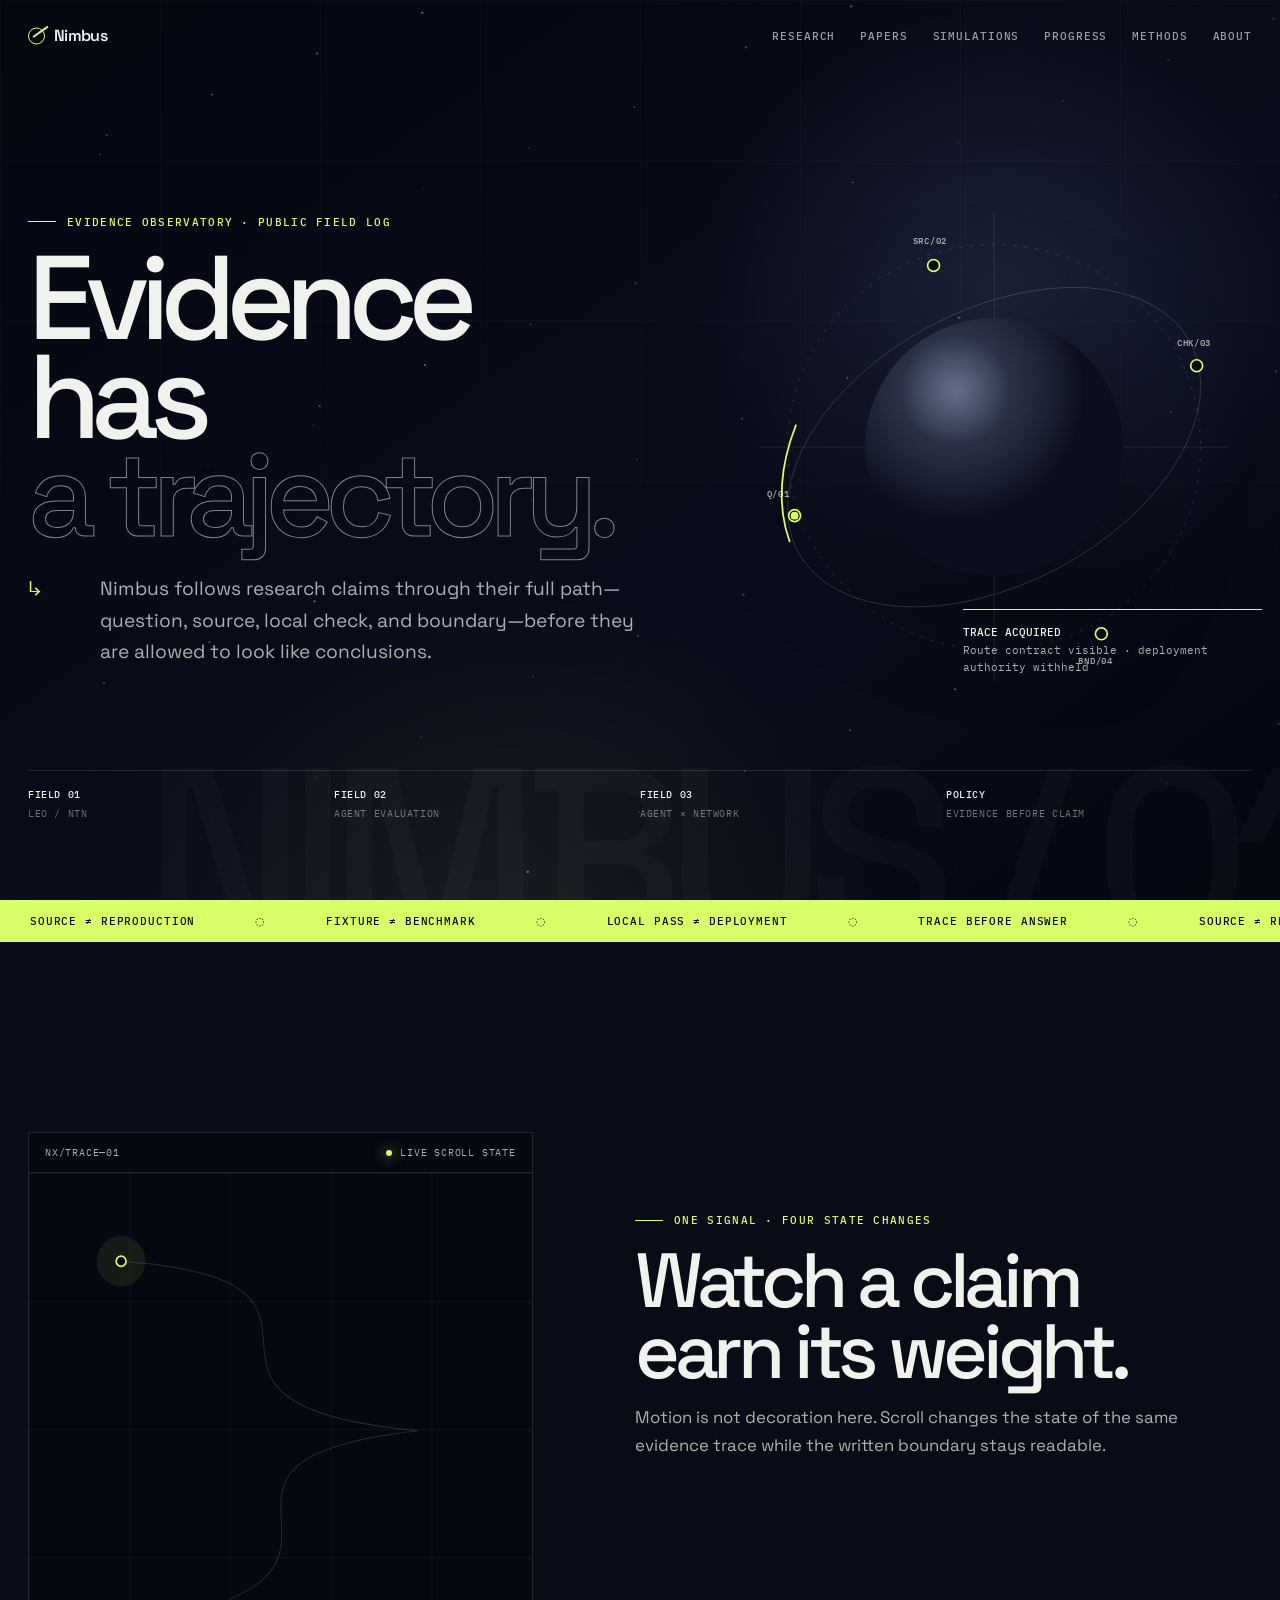
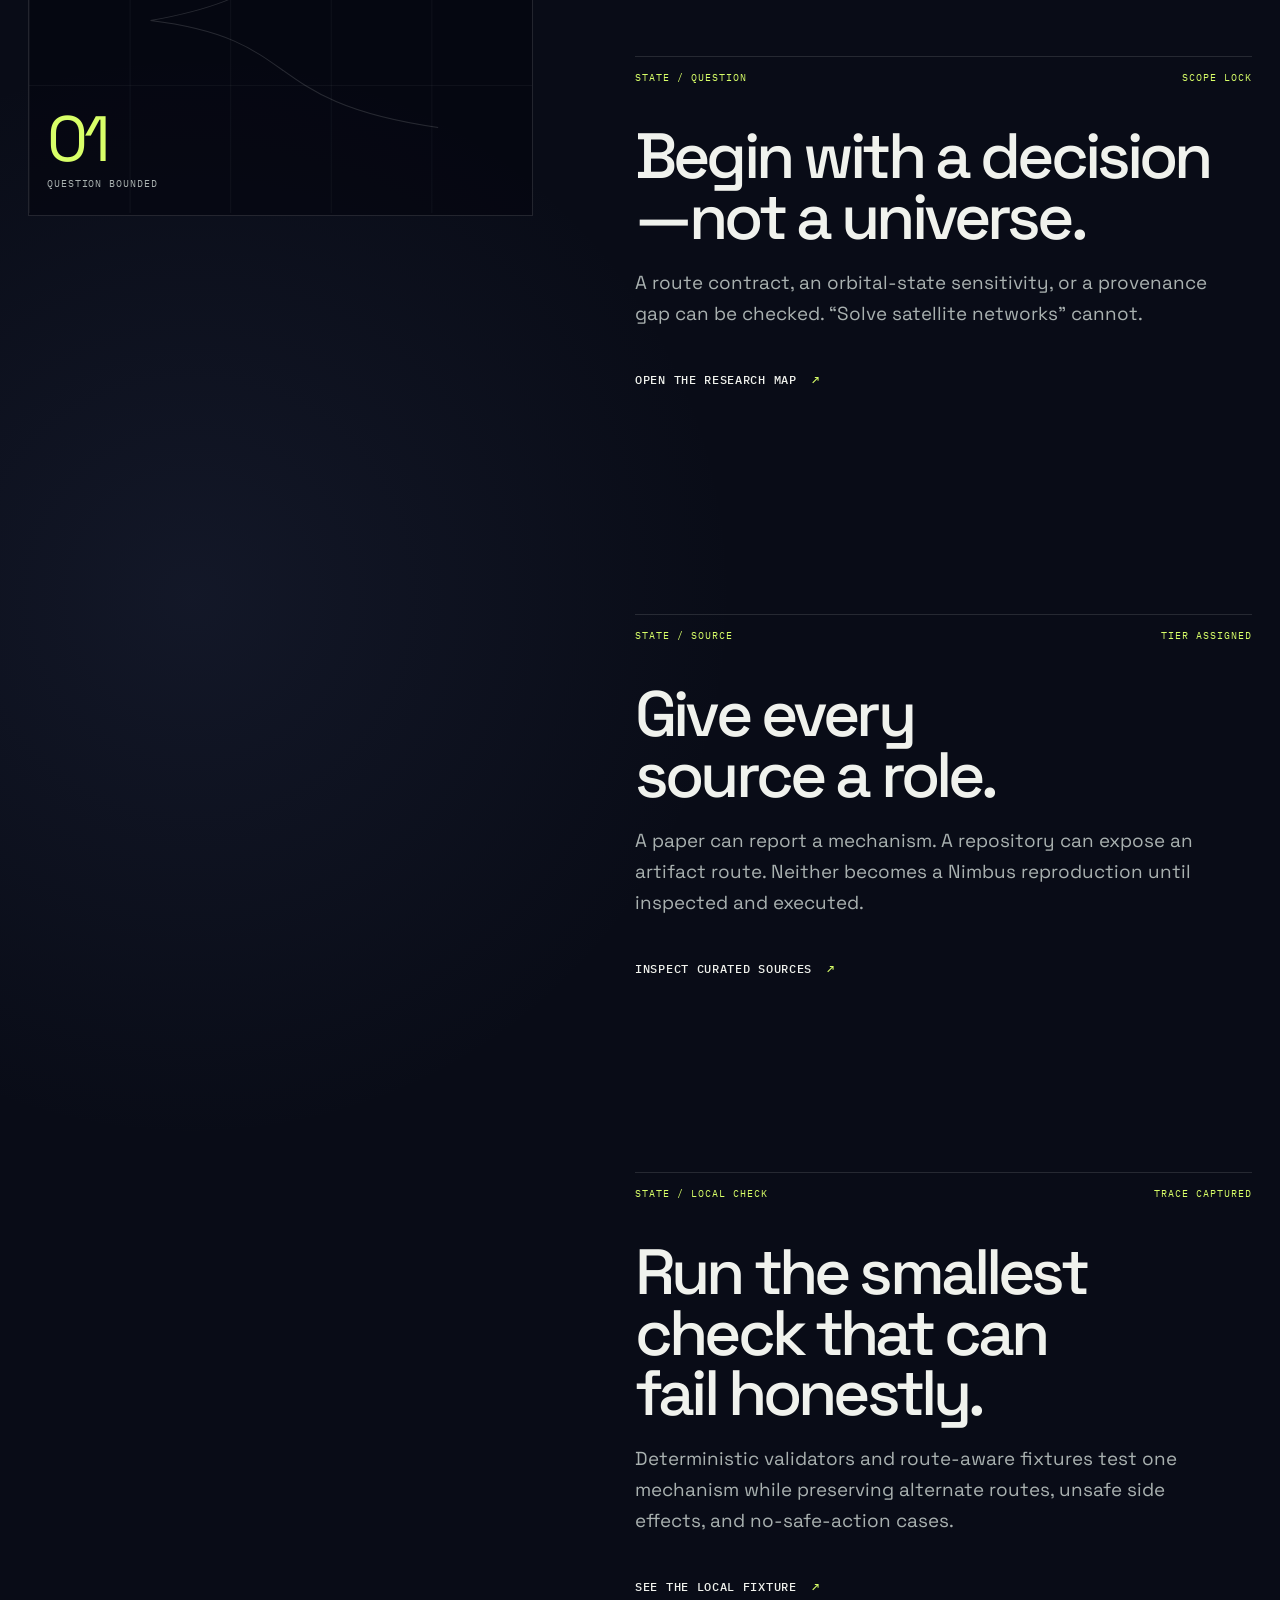
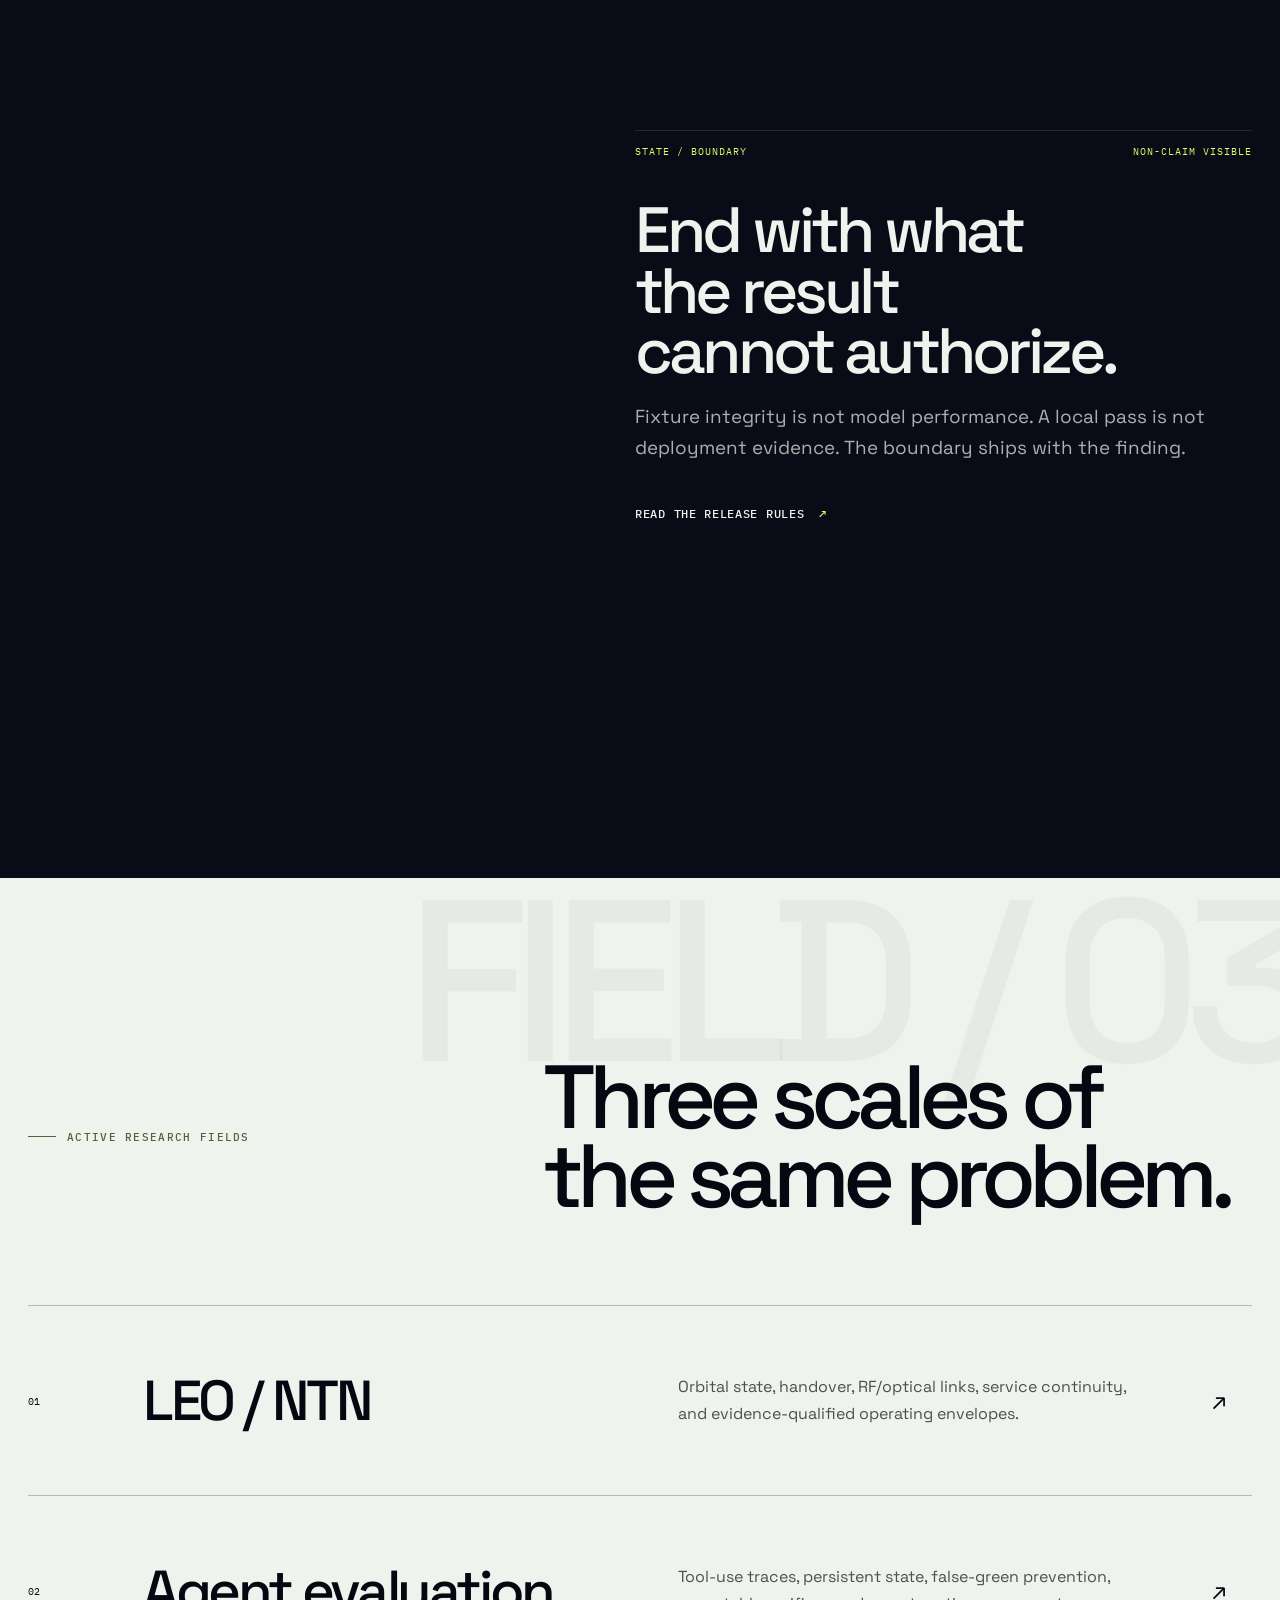
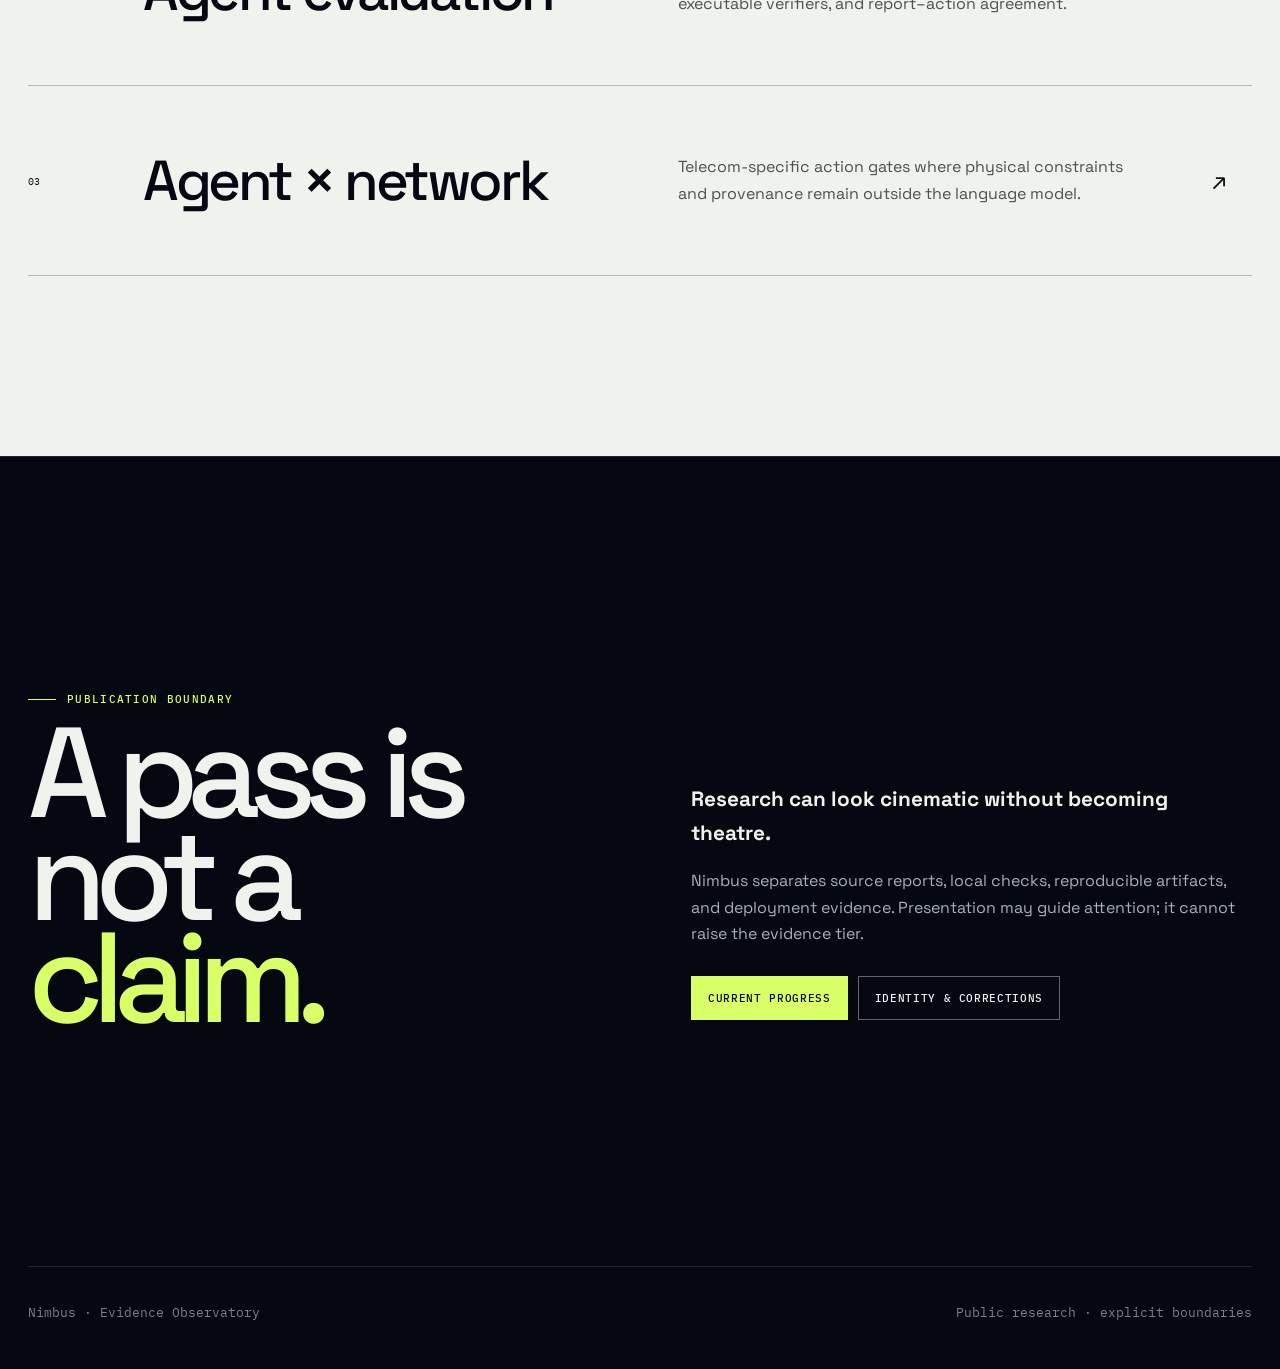
==== commit 1b58a219: "feat: turn homepage into an evidence observatory" ====
--- a/index.html
+++ b/index.html
@@ -4,122 +4,139 @@
   <meta charset="utf-8">
   <meta name="viewport" content="width=device-width,initial-scale=1">
   <meta name="description" content="Evidence-bound public research on LEO/NTN systems, agent evaluation, and safe network operations.">
-  <meta name="theme-color" content="#f2efe7">
-  <title>Nimbus · Public research</title>
+  <meta name="theme-color" content="#050711">
+  <title>Nimbus · Evidence Observatory</title>
   <link rel="icon" href="/favicon.svg" type="image/svg+xml">
   <link rel="stylesheet" href="/assets/site.css">
+  <link rel="stylesheet" href="/assets/observatory.css">
   <meta property="og:type" content="website">
-  <meta property="og:title" content="Nimbus · Public research">
-  <meta property="og:description" content="From research question to inspectable evidence—with the boundary kept visible.">
+  <meta property="og:title" content="Nimbus · Evidence Observatory">
+  <meta property="og:description" content="Trace a research claim from question to source, local check, and explicit boundary.">
   <meta property="og:url" content="https://nimbus.mit-project.me/">
   <meta property="og:image" content="https://nimbus.mit-project.me/assets/og.png">
   <meta name="twitter:card" content="summary_large_image">
 </head>
-<body>
+<body class="home-v3">
   <a class="skip" href="#content">Skip to content</a>
   <nav class="nav" aria-label="Primary navigation">
     <div class="wrap nav-row">
       <a class="brand" href="/">Nimbus</a>
       <div class="nav-links">
-        <a href="/research/">Research</a>
-        <a href="/papers/">Papers</a>
-        <a href="/simulations/">Simulations</a>
-        <a href="/progress/">Progress</a>
-        <a href="/methods/">Methods</a>
-        <a href="/about/">About</a>
+        <a href="/research/">Research</a><a href="/papers/">Papers</a><a href="/simulations/">Simulations</a><a href="/progress/">Progress</a><a href="/methods/">Methods</a><a href="/about/">About</a>
       </div>
     </div>
   </nav>
 
   <main id="content">
-    <header class="wrap home-hero">
-      <div class="hero-copy">
-        <div class="kicker">Public research · evidence first</div>
-        <h1>Follow the<br><em>signal.</em></h1>
-        <p class="lead">Nimbus studies LEO/NTN systems and agent evaluation. Every public result follows one visible path: question, source, local check, and an explicit boundary on what the evidence does not establish.</p>
-        <div class="hero-actions">
-          <a class="btn primary" href="#evidence-path">Trace the method</a>
-          <a class="btn" href="/progress/">Current progress</a>
+    <section class="observatory-hero">
+      <canvas id="starfield" aria-hidden="true"></canvas>
+      <div class="wrap hero-console">
+        <div class="hero-message">
+          <div class="tech-label">Evidence observatory · Public field log</div>
+          <h1>Evidence has <span>a trajectory.</span></h1>
+          <p class="hero-deck">Nimbus follows research claims through their full path—question, source, local check, and boundary—before they are allowed to look like conclusions.</p>
+        </div>
+
+        <div class="orbit-instrument" aria-label="An orbital evidence instrument tracing four validation states">
+          <svg viewBox="0 0 520 520" role="img" aria-labelledby="instrument-title instrument-desc">
+            <title id="instrument-title">Evidence trajectory instrument</title>
+            <desc id="instrument-desc">A signal travels around an orbital field through question, source, check and boundary states.</desc>
+            <defs><radialGradient id="planetFill" cx="35%" cy="28%"><stop offset="0" stop-color="#8895b3" stop-opacity=".7"/><stop offset=".42" stop-color="#31394f" stop-opacity=".8"/><stop offset="1" stop-color="#0b0f1d"/></radialGradient></defs>
+            <line class="instrument-cross" x1="260" y1="24" x2="260" y2="496"/><line class="instrument-cross" x1="24" y1="260" x2="496" y2="260"/>
+            <circle class="planet-disc" cx="260" cy="260" r="130"/>
+            <ellipse class="orbit-ring" cx="260" cy="260" rx="224" ry="138" transform="rotate(-28 260 260)"/>
+            <ellipse class="orbit-ring dashed" cx="260" cy="260" rx="208" ry="204"/>
+            <path class="orbit-signal" pathLength="1" d="M54 355C14 245 129 82 297 53C437 29 515 135 470 278C432 400 292 492 155 439C99 417 67 386 54 355Z"/>
+            <circle class="instrument-node" cx="59" cy="329" r="6"/><circle class="instrument-node" cx="199" cy="77" r="6"/><circle class="instrument-node" cx="464" cy="178" r="6"/><circle class="instrument-node" cx="368" cy="448" r="6"/>
+            <circle class="instrument-pulse" cx="59" cy="329" r="4"/>
+            <text class="instrument-code" x="31" y="310">Q/01</text><text class="instrument-code" x="178" y="55">SRC/02</text><text class="instrument-code" x="444" y="158">CHK/03</text><text class="instrument-code" x="345" y="478">BND/04</text>
+          </svg>
+          <div class="instrument-readout"><strong>Trace acquired</strong>Route contract visible · deployment authority withheld</div>
+        </div>
+
+        <div class="hero-index" aria-label="Public research scope">
+          <span><b>Field 01</b>LEO / NTN</span><span><b>Field 02</b>Agent evaluation</span><span><b>Field 03</b>Agent × network</span><span><b>Policy</b>Evidence before claim</span>
         </div>
       </div>
-
-      <div class="orbit-stage" aria-label="A signal traces an orbit from question to evidence">
-        <svg class="orbit-art" viewBox="0 0 520 540" role="img" aria-labelledby="orbit-title orbit-desc">
-          <title id="orbit-title">Evidence orbit</title>
-          <desc id="orbit-desc">A coral signal line connects question, source, check and boundary around a planet.</desc>
-          <path class="orbit-ghost" d="M38 310C90 100 387 32 487 222C559 360 389 526 178 470C61 439 5 377 38 310Z"/>
-          <path class="orbit-path" pathLength="1" d="M18 356C70 93 395 17 502 212C582 358 395 545 162 474C28 433-18 334 18 356Z"/>
-          <circle class="orbit-node" cx="50" cy="260" r="7"/>
-          <circle class="orbit-node" cx="183" cy="77" r="7"/>
-          <circle class="orbit-node" cx="467" cy="174" r="7"/>
-          <circle class="orbit-node" cx="379" cy="469" r="7"/>
-          <text class="orbit-label" x="15" y="241">Question</text>
-          <text class="orbit-label" x="151" y="55">Source</text>
-          <text class="orbit-label" x="434" y="151">Check</text>
-          <text class="orbit-label" x="346" y="499">Boundary</text>
-        </svg>
-        <span class="signal-dot" style="left:8%;top:46%" aria-hidden="true"></span>
-        <div class="signal-caption"><strong>One path, four states.</strong>Polish never outruns provenance.</div>
-      </div>
-    </header>
-
-    <section class="evidence-strip" aria-label="Current public research scope">
-      <div class="evidence-stat"><strong>3</strong><span>research lanes, separately scoped</span></div>
-      <div class="evidence-stat"><strong>100</strong><span>local route contracts checked—not a model benchmark</span></div>
-      <div class="evidence-stat"><strong>0</strong><span>deployment claims inferred from synthetic fixtures</span></div>
     </section>
 
-    <section id="evidence-path" class="wrap story">
-      <header class="story-head reveal">
-        <div class="kicker">The evidence path</div>
-        <h2>A result is only as strong as the path beneath it.</h2>
-        <p class="lead">The same signal continues through four chapters. Each chapter adds evidence without silently changing its meaning.</p>
-      </header>
+    <div class="signal-marquee" aria-label="Evidence principles">
+      <div class="signal-track">
+        <span>Source ≠ reproduction</span><span>Fixture ≠ benchmark</span><span>Local pass ≠ deployment</span><span>Trace before answer</span>
+        <span aria-hidden="true">Source ≠ reproduction</span><span aria-hidden="true">Fixture ≠ benchmark</span><span aria-hidden="true">Local pass ≠ deployment</span><span aria-hidden="true">Trace before answer</span>
+      </div>
+    </div>
 
-      <div class="story-layout">
-        <aside class="story-spine" aria-hidden="true">
-          <svg viewBox="0 0 100 600" preserveAspectRatio="none">
-            <path class="spine-base" d="M55 0C18 102 83 188 49 286C20 369 78 455 42 600"/>
-            <path class="spine-progress" pathLength="1" d="M55 0C18 102 83 188 49 286C20 369 78 455 42 600"/>
-          </svg>
+    <section class="trajectory-zone">
+      <div class="wrap trajectory-shell">
+        <header class="trajectory-intro">
+          <div class="tech-label">One signal · four state changes</div>
+          <h2>Watch a claim earn its weight.</h2>
+          <p>Motion is not decoration here. Scroll changes the state of the same evidence trace while the written boundary stays readable.</p>
+        </header>
+
+        <aside class="trace-monitor" aria-label="Evidence trace monitor">
+          <div class="monitor-head"><span>NX/TRACE—01</span><span class="live">Live scroll state</span></div>
+          <div class="monitor-visual">
+            <div class="monitor-grid"></div>
+            <svg viewBox="0 0 420 520" preserveAspectRatio="none" aria-hidden="true">
+              <path class="trace-base" d="M48 30C332 50 50 171 351 198C65 229 355 338 78 386C237 405 185 466 371 492"/>
+              <path class="trace-progress" pathLength="1" d="M48 30C332 50 50 171 351 198C65 229 355 338 78 386C237 405 185 466 371 492"/>
+              <circle class="trace-halo" cx="48" cy="30" r="25"/><circle class="instrument-node" cx="48" cy="30" r="5"/>
+            </svg>
+            <div class="monitor-state"><strong id="state-number">01</strong><span id="state-label">Question bounded</span></div>
+          </div>
         </aside>
 
-        <div class="story-chapters">
-          <article class="chapter">
-            <div class="chapter-no">Chapter I</div>
-            <div><h2>Ask a bounded question.</h2><p>Start with a decision that evidence can actually change: a route contract, a sensitivity range, a provenance gap—not “solve satellite networks.”</p><a class="chapter-link" href="/research/">See the research map</a></div>
+        <div class="trajectory-copy">
+          <article class="trace-step" data-state="01" data-label="Question bounded">
+            <div class="step-meta"><span>State / Question</span><span>Scope lock</span></div>
+            <h3>Begin with a decision—not a universe.</h3>
+            <p>A route contract, an orbital-state sensitivity, or a provenance gap can be checked. “Solve satellite networks” cannot.</p>
+            <a href="/research/">Open the research map</a>
           </article>
-          <article class="chapter">
-            <div class="chapter-no">Chapter II</div>
-            <div><h2>Name the source.</h2><p>A paper, standard, public dataset, or generated fixture gets a role and an evidence tier. A linked repository remains an artifact route until it is inspected and executed.</p><a class="chapter-link" href="/papers/">Browse curated sources</a></div>
+          <article class="trace-step" data-state="02" data-label="Source classified">
+            <div class="step-meta"><span>State / Source</span><span>Tier assigned</span></div>
+            <h3>Give every source a role.</h3>
+            <p>A paper can report a mechanism. A repository can expose an artifact route. Neither becomes a Nimbus reproduction until inspected and executed.</p>
+            <a href="/papers/">Inspect curated sources</a>
           </article>
-          <article class="chapter">
-            <div class="chapter-no">Chapter III</div>
-            <div><h2>Run the smallest useful check.</h2><p>Deterministic validators, route-aware contracts, and bounded synthetic fixtures test one mechanism at a time. Trace evidence matters more than a polished final answer.</p><a class="chapter-link" href="/simulations/">Inspect the fixture case study</a></div>
+          <article class="trace-step" data-state="03" data-label="Check executed">
+            <div class="step-meta"><span>State / Local check</span><span>Trace captured</span></div>
+            <h3>Run the smallest check that can fail honestly.</h3>
+            <p>Deterministic validators and route-aware fixtures test one mechanism while preserving alternate routes, unsafe side effects, and no-safe-action cases.</p>
+            <a href="/simulations/">See the local fixture</a>
           </article>
-          <article class="chapter">
-            <div class="chapter-no">Chapter IV</div>
-            <div><h2>Keep the non-claim visible.</h2><p>Fixture integrity is not model performance. A paper report is not a Nimbus reproduction. A successful local run is not deployment authorization.</p><a class="chapter-link" href="/methods/">Read the release rules</a></div>
+          <article class="trace-step" data-state="04" data-label="Boundary retained">
+            <div class="step-meta"><span>State / Boundary</span><span>Non-claim visible</span></div>
+            <h3>End with what the result cannot authorize.</h3>
+            <p>Fixture integrity is not model performance. A local pass is not deployment evidence. The boundary ships with the finding.</p>
+            <a href="/methods/">Read the release rules</a>
           </article>
         </div>
       </div>
     </section>
 
-    <section class="wrap section reveal">
-      <div class="kicker">Current focus</div>
-      <h2>Three lanes. One evidence standard.</h2>
-      <div class="grid">
-        <article class="card"><h3>LEO / NTN</h3><p>Orbit state, handover, service continuity, RF/optical links, and evidence-qualified operating envelopes.</p><a class="chapter-link" href="/research/">Open questions</a></article>
-        <article class="card"><h3>Agent evaluation</h3><p>Tool-use traces, persistent state, false-green prevention, executable verifiers, and report–action agreement.</p><a class="chapter-link" href="/simulations/">Local case study</a></article>
-        <article class="card"><h3>Agent × network operations</h3><p>Telecom-specific action gates where physical constraints and provenance remain outside the language model.</p><a class="chapter-link" href="/progress/">Research status</a></article>
+    <section class="lanes-zone">
+      <div class="wrap">
+        <header class="lanes-head"><div class="tech-label">Active research fields</div><h2>Three scales of the same problem.</h2></header>
+        <div class="lane-list">
+          <a class="lane-row" href="/papers/"><span class="lane-no">01</span><h3>LEO / NTN</h3><p>Orbital state, handover, RF/optical links, service continuity, and evidence-qualified operating envelopes.</p><span class="lane-arrow">↗</span></a>
+          <a class="lane-row" href="/simulations/"><span class="lane-no">02</span><h3>Agent evaluation</h3><p>Tool-use traces, persistent state, false-green prevention, executable verifiers, and report–action agreement.</p><span class="lane-arrow">↗</span></a>
+          <a class="lane-row" href="/progress/"><span class="lane-no">03</span><h3>Agent × network</h3><p>Telecom-specific action gates where physical constraints and provenance remain outside the language model.</p><span class="lane-arrow">↗</span></a>
+        </div>
+      </div>
+    </section>
+
+    <section class="boundary-zone">
+      <div class="wrap boundary-layout">
+        <div><div class="tech-label">Publication boundary</div><h2>A pass is<br>not a <em>claim.</em></h2></div>
+        <div class="boundary-copy"><strong>Research can look cinematic without becoming theatre.</strong><p>Nimbus separates source reports, local checks, reproducible artifacts, and deployment evidence. Presentation may guide attention; it cannot raise the evidence tier.</p><div class="boundary-actions"><a class="btn primary" href="/progress/">Current progress</a><a class="btn" href="/about/">Identity & corrections</a></div></div>
       </div>
     </section>
   </main>
 
-  <footer class="wrap footer">
-    <span>Nimbus · curated public research</span>
-    <span><a href="/about/">Identity, privacy, and corrections</a></span>
-  </footer>
-  <script src="/assets/site.js" defer></script>
+  <footer class="wrap footer"><span>Nimbus · Evidence Observatory</span><span>Public research · explicit boundaries</span></footer>
+  <script src="/assets/observatory.js" defer></script>
 </body>
 </html>
--- a/assets/observatory.css
+++ b/assets/observatory.css
@@ -0,0 +1,179 @@
+@import url('https://fonts.googleapis.com/css2?family=IBM+Plex+Mono:wght@400;500&family=Space+Grotesk:wght@400;500;600&display=swap');
+
+.home-v3 {
+  --void: #050711;
+  --void-2: #0a0e1b;
+  --spectral: #f0f2ed;
+  --fog: #a9b1b0;
+  --gridline: rgba(230,238,233,.13);
+  --signal: #d8ff68;
+  margin: 0;
+  color: var(--spectral);
+  background: var(--void);
+  font-family: "Space Grotesk", sans-serif;
+}
+.home-v3::selection { color: var(--void); background: var(--signal); }
+.home-v3 .wrap { width: min(1280px, calc(100% - 56px)); }
+.home-v3 .nav { position: absolute; width: 100%; color: var(--spectral); background: transparent; border-color: transparent; backdrop-filter: none; }
+.home-v3.has-scrolled .nav { background: transparent; border-color: transparent; }
+.home-v3 .brand { color: var(--spectral); font-family: "Space Grotesk"; font-weight: 600; }
+.home-v3 .brand::before { border-color: var(--signal); }
+.home-v3 .brand::after { background: var(--signal); }
+.home-v3 .nav-links a { color: rgba(240,242,237,.64); font: 500 .69rem "IBM Plex Mono"; letter-spacing: .08em; text-transform: uppercase; }
+.home-v3 .nav-links a:hover { color: var(--signal); }
+.home-v3 .skip { color: var(--void); background: var(--signal); }
+
+.observatory-hero {
+  position: relative; min-height: 100svh; overflow: hidden;
+  background:
+    radial-gradient(circle at 78% 34%, rgba(101,119,172,.22), transparent 26%),
+    radial-gradient(circle at 40% 110%, rgba(216,255,104,.08), transparent 32%),
+    linear-gradient(145deg, #050711 0%, #090d1b 65%, #050711 100%);
+}
+#starfield { position: absolute; inset: 0; width: 100%; height: 100%; opacity: .72; }
+.observatory-hero::before {
+  content: ""; position: absolute; inset: 0; pointer-events: none;
+  background-image: linear-gradient(var(--gridline) 1px, transparent 1px), linear-gradient(90deg, var(--gridline) 1px, transparent 1px);
+  background-size: 12.5vw 12.5vw; opacity: .2;
+  mask-image: linear-gradient(to bottom, #000, transparent 84%);
+}
+.observatory-hero::after {
+  content: "NIMBUS / 01"; position: absolute; right: -3vw; bottom: -4vw;
+  color: rgba(240,242,237,.025); font: 500 clamp(7rem, 19vw, 19rem)/.8 "Space Grotesk";
+  letter-spacing: -.08em; white-space: nowrap; pointer-events: none;
+}
+.hero-console {
+  position: relative; z-index: 2; min-height: 100svh; padding-top: clamp(140px, 18vh, 210px); padding-bottom: 80px;
+  display: grid; grid-template-columns: minmax(0, 1.1fr) minmax(440px, .9fr); grid-template-rows: 1fr auto; gap: 30px 6vw;
+}
+.hero-message { align-self: center; }
+.tech-label { display: flex; align-items: center; gap: 11px; color: var(--signal); font: 500 .68rem "IBM Plex Mono"; letter-spacing: .12em; text-transform: uppercase; }
+.tech-label::before { content: ""; width: 28px; height: 1px; background: currentColor; }
+.hero-message h1 { max-width: 850px; margin: 20px 0 28px; color: var(--spectral); font: 500 clamp(4rem, 9.3vw, 9.4rem)/.83 "Space Grotesk"; letter-spacing: -.085em; }
+.hero-message h1 span { display: block; color: transparent; -webkit-text-stroke: 1px rgba(240,242,237,.52); }
+.hero-deck { max-width: 670px; display: grid; grid-template-columns: 54px 1fr; gap: 18px; color: var(--fog); font-size: clamp(1rem, 1.5vw, 1.2rem); }
+.hero-deck::before { content: "↳"; color: var(--signal); font: 400 1.4rem "IBM Plex Mono"; }
+
+.orbit-instrument { position: relative; align-self: center; aspect-ratio: 1; min-width: 0; }
+.orbit-instrument svg { width: 100%; height: 100%; overflow: visible; filter: drop-shadow(0 20px 60px rgba(0,0,0,.4)); }
+.planet-disc { fill: url(#planetFill); }
+.orbit-ring { fill: none; stroke: rgba(240,242,237,.18); stroke-width: .8; }
+.orbit-ring.dashed { stroke-dasharray: 3 8; }
+.orbit-signal { fill: none; stroke: var(--signal); stroke-width: 1.8; stroke-linecap: round; stroke-dasharray: 1; stroke-dashoffset: 1; }
+.instrument-cross { stroke: rgba(240,242,237,.16); stroke-width: .6; }
+.instrument-node { fill: var(--void); stroke: var(--signal); stroke-width: 1.7; }
+.instrument-code { fill: rgba(240,242,237,.7); font: 500 9px "IBM Plex Mono"; letter-spacing: .08em; }
+.instrument-pulse { fill: var(--signal); transform-origin: center; animation: instrumentPulse 2.4s ease-in-out infinite; }
+@keyframes instrumentPulse { 50% { opacity: .3; transform: scale(2.4); } }
+.instrument-readout {
+  position: absolute; right: -2%; bottom: 7%; width: 58%; padding: 14px 0 0;
+  border-top: 1px solid var(--signal); color: var(--fog); font: 400 .68rem/1.6 "IBM Plex Mono";
+}
+.instrument-readout strong { display: block; color: var(--spectral); font-weight: 500; text-transform: uppercase; }
+.hero-index {
+  grid-column: 1 / -1; display: grid; grid-template-columns: repeat(4, 1fr); border-top: 1px solid var(--gridline);
+  font: 400 .65rem "IBM Plex Mono"; letter-spacing: .06em; text-transform: uppercase;
+}
+.hero-index span { padding: 16px 12px 0 0; color: rgba(240,242,237,.45); }
+.hero-index b { display: block; margin-bottom: 5px; color: var(--spectral); font-weight: 500; }
+
+.signal-marquee { overflow: hidden; border-block: 1px solid var(--gridline); background: var(--signal); color: var(--void); }
+.signal-track { display: flex; width: max-content; animation: telemetryMove 28s linear infinite; }
+.signal-track span { padding: 13px 30px; font: 500 .68rem "IBM Plex Mono"; letter-spacing: .08em; text-transform: uppercase; white-space: nowrap; }
+.signal-track span::after { content: "◌"; margin-left: 60px; }
+@keyframes telemetryMove { to { transform: translateX(-50%); } }
+
+.trajectory-zone { position: relative; background: #090c17; }
+.trajectory-zone::before { content: ""; position: absolute; inset: 0; background: radial-gradient(circle at 15% 40%, rgba(89,106,161,.12), transparent 25%); pointer-events: none; }
+.trajectory-shell { position: relative; display: grid; grid-template-columns: minmax(390px,.9fr) minmax(0,1.1fr); grid-template-rows: auto 1fr; gap: 0 8vw; padding-block: clamp(100px, 15vw, 190px); }
+.trace-monitor { position: sticky; top: 12vh; grid-column: 1; grid-row: 1 / 3; height: 76vh; align-self: start; border: 1px solid var(--gridline); background: rgba(5,7,17,.7); overflow: hidden; }
+.monitor-head { display: flex; justify-content: space-between; padding: 13px 16px; border-bottom: 1px solid var(--gridline); color: var(--fog); font: 400 .62rem "IBM Plex Mono"; letter-spacing: .08em; text-transform: uppercase; }
+.monitor-head .live::before { content: ""; display: inline-block; width: 6px; height: 6px; margin-right: 8px; border-radius: 50%; background: var(--signal); box-shadow: 0 0 14px var(--signal); }
+.monitor-visual { position: relative; height: calc(100% - 42px); }
+.monitor-grid { position: absolute; inset: 0; background-image: linear-gradient(var(--gridline) 1px, transparent 1px), linear-gradient(90deg,var(--gridline) 1px,transparent 1px); background-size: 20% 20%; opacity: .35; }
+.monitor-visual svg { position: absolute; inset: 9%; width: 82%; height: 82%; overflow: visible; }
+.trace-base { fill: none; stroke: rgba(240,242,237,.14); stroke-width: 1; }
+.trace-progress { fill: none; stroke: var(--signal); stroke-width: 2; stroke-linecap: round; stroke-dasharray: 1; stroke-dashoffset: 1; }
+.trace-halo { fill: var(--signal); opacity: .08; }
+.monitor-state { position: absolute; left: 18px; bottom: 18px; }
+.monitor-state strong { display: block; color: var(--signal); font: 400 clamp(2.5rem,5vw,5rem)/.9 "Space Grotesk"; letter-spacing: -.06em; }
+.monitor-state span { color: var(--fog); font: 400 .63rem "IBM Plex Mono"; letter-spacing: .09em; text-transform: uppercase; }
+.trajectory-copy { grid-column: 2; grid-row: 2; }
+.trajectory-intro { grid-column: 2; grid-row: 1; padding-top: 9vh; margin-bottom: 20vh; }
+.trajectory-intro h2 { max-width: 690px; margin: 18px 0; color: var(--spectral); font: 500 clamp(2.8rem,6vw,6.3rem)/.92 "Space Grotesk"; letter-spacing: -.07em; }
+.trajectory-intro p { max-width: 580px; color: var(--fog); font-size: 1.05rem; }
+.trace-step { min-height: 62vh; padding: 14px 0 90px; border-top: 1px solid var(--gridline); }
+.step-meta { display: flex; justify-content: space-between; color: var(--signal); font: 400 .63rem "IBM Plex Mono"; letter-spacing: .1em; text-transform: uppercase; }
+.trace-step h3 { max-width: 680px; margin: 42px 0 20px; color: var(--spectral); font: 500 clamp(2.2rem,5vw,5.2rem)/.94 "Space Grotesk"; letter-spacing: -.06em; }
+.trace-step p { max-width: 600px; color: var(--fog); font-size: clamp(1rem,1.5vw,1.18rem); }
+.trace-step a { display: inline-flex; gap: 15px; margin-top: 24px; color: var(--spectral); font: 500 .72rem "IBM Plex Mono"; letter-spacing: .06em; text-transform: uppercase; text-decoration: none; }
+.trace-step a::after { content: "↗"; color: var(--signal); }
+
+.lanes-zone { position: relative; overflow: hidden; color: var(--void); background: var(--spectral); padding: clamp(100px,14vw,180px) 0; }
+.lanes-zone::after { content: "FIELD / 03"; position: absolute; right: -2vw; top: 0; color: rgba(5,7,17,.035); font: 500 clamp(7rem,18vw,18rem)/.9 "Space Grotesk"; letter-spacing: -.08em; pointer-events: none; }
+.lanes-head { position: relative; z-index: 1; display: grid; grid-template-columns: .75fr 1.25fr; gap: 7vw; margin-bottom: 90px; }
+.lanes-head .tech-label { color: #53613c; }
+.lanes-head h2 { margin: 0; font: 500 clamp(3rem,7vw,7rem)/.88 "Space Grotesk"; letter-spacing: -.075em; }
+.lane-list { position: relative; z-index: 2; border-top: 1px solid rgba(5,7,17,.24); }
+.lane-row { position: relative; display: grid; grid-template-columns: 90px 1fr 1fr 40px; gap: 25px; align-items: center; min-height: 190px; border-bottom: 1px solid rgba(5,7,17,.24); text-decoration: none; overflow: hidden; }
+.lane-row::before { content: ""; position: absolute; inset: 0; background: var(--signal); transform: translateY(101%); transition: transform .5s cubic-bezier(.22,1,.36,1); }
+.lane-row:hover::before { transform: none; }
+.lane-row > * { position: relative; z-index: 1; }
+.lane-no { font: 400 .65rem "IBM Plex Mono"; }
+.lane-row h3 { margin: 0; font: 500 clamp(2rem,4.4vw,4.5rem)/.92 "Space Grotesk"; letter-spacing: -.06em; }
+.lane-row p { max-width: 450px; color: #4a524f; }
+.lane-arrow { font-size: 1.5rem; transition: transform .3s ease; }
+.lane-row:hover .lane-arrow { transform: translate(5px,-5px); }
+
+.boundary-zone { min-height: 90vh; display: grid; align-items: center; color: var(--spectral); background: var(--void); border-top: 1px solid var(--gridline); }
+.boundary-layout { display: grid; grid-template-columns: 1fr 1fr; gap: 8vw; align-items: end; padding-block: 120px; }
+.boundary-layout h2 { margin: 16px 0 0; font: 500 clamp(4rem,10vw,10rem)/.8 "Space Grotesk"; letter-spacing: -.09em; }
+.boundary-layout h2 em { color: var(--signal); font-style: normal; }
+.boundary-copy { padding-bottom: 10px; color: var(--fog); }
+.boundary-copy strong { display: block; margin-bottom: 18px; color: var(--spectral); font-size: 1.3rem; }
+.boundary-actions { display: flex; flex-wrap: wrap; gap: 10px; margin-top: 28px; }
+.home-v3 .btn { border-color: rgba(240,242,237,.4); color: var(--spectral); border-radius: 0; font: 500 .68rem "IBM Plex Mono"; letter-spacing: .06em; text-transform: uppercase; }
+.home-v3 .btn:hover { color: var(--void); background: var(--spectral); }
+.home-v3 .btn.primary { border-color: var(--signal); color: var(--void); background: var(--signal); }
+
+.home-v3 .footer { margin-top: 0; border-top-color: var(--gridline); color: rgba(240,242,237,.52); font-family: "IBM Plex Mono"; }
+.home-v3 .footer a { color: var(--spectral); }
+
+@media (max-width: 900px) {
+  .home-v3 .wrap { width: min(100% - 34px,1280px); }
+  .home-v3 .nav-row { align-items: flex-start; flex-direction: column; gap: 10px; padding-block: 17px; }
+  .home-v3 .nav-links { width: 100%; flex-wrap: wrap; gap: 8px 17px; }
+  .hero-console { grid-template-columns: 1fr; padding-top: 160px; }
+  .orbit-instrument { width: min(590px,100%); margin-inline: auto; }
+  .trajectory-shell { grid-template-columns: 1fr; }
+  .trajectory-intro { grid-column: 1; grid-row: 1; padding-top: 0; margin-bottom: 70px; }
+  .trace-monitor { position: relative; top: auto; grid-column: 1; grid-row: 2; height: min(68vh,620px); margin-bottom: 90px; }
+  .trajectory-copy { grid-column: 1; grid-row: 3; }
+  .trace-step { min-height: 0; padding-block: 70px; }
+  .lanes-head, .boundary-layout { grid-template-columns: 1fr; }
+  .lane-row { grid-template-columns: 50px 1fr 30px; padding-block: 35px; }
+  .lane-row p { grid-column: 2; }
+  .lane-arrow { grid-column: 3; grid-row: 1; }
+}
+
+@media (max-width: 560px) {
+  .hero-message h1 { font-size: clamp(3.8rem,19vw,6rem); }
+  .hero-deck { grid-template-columns: 28px 1fr; }
+  .hero-index { grid-template-columns: 1fr 1fr; gap: 17px; }
+  .orbit-instrument { margin-top: 28px; }
+  .instrument-readout { right: 0; bottom: -4%; width: 68%; background: rgba(5,7,17,.8); }
+  .signal-track span { padding-inline: 18px; }
+  .monitor-state strong { font-size: 3.8rem; }
+  .lanes-head { margin-bottom: 50px; }
+  .lane-row { grid-template-columns: 38px 1fr 22px; gap: 10px; }
+  .lane-row h3 { font-size: 2rem; }
+  .boundary-layout { padding-block: 100px; }
+  .boundary-layout h2 { font-size: 5rem; }
+}
+
+@media (prefers-reduced-motion: reduce) {
+  .signal-track { animation: none; }
+  .orbit-signal, .trace-progress { stroke-dashoffset: 0 !important; }
+  .instrument-pulse { animation: none; }
+  .lane-row::before { display: none; }
+}
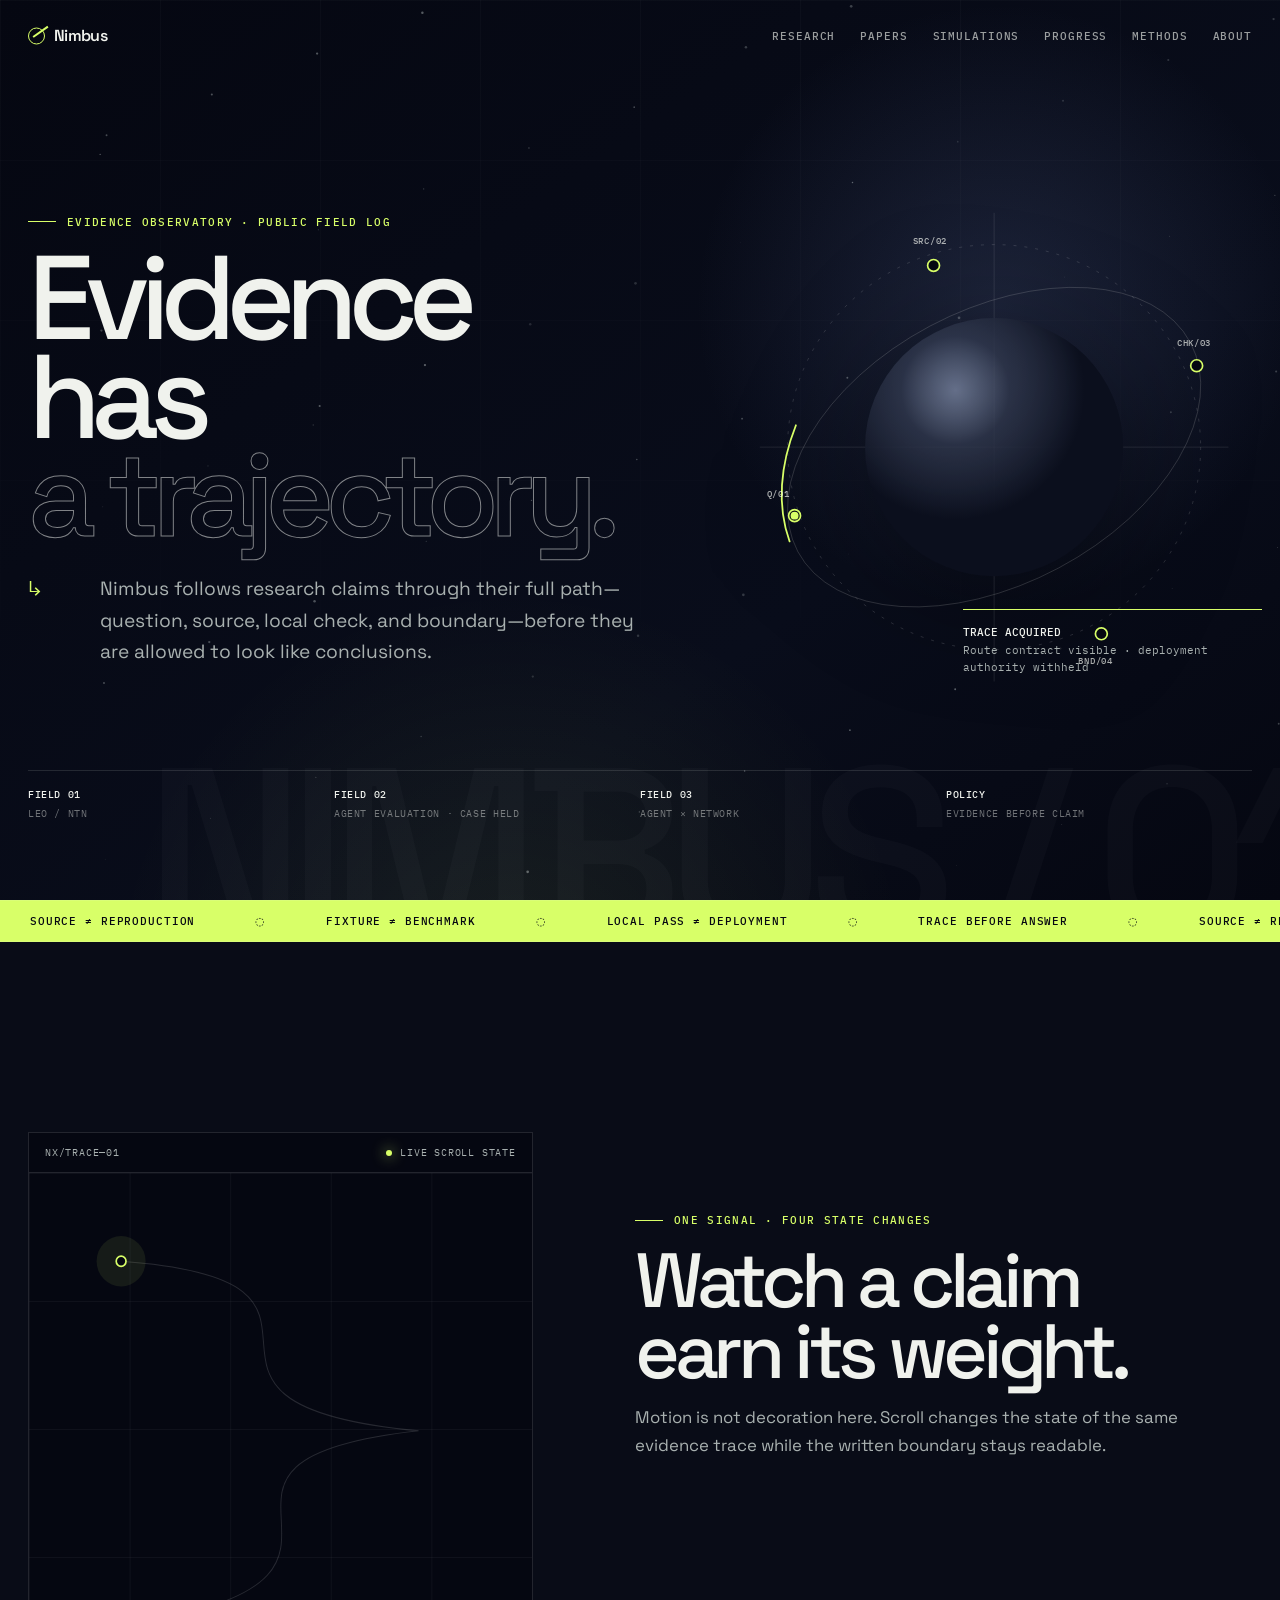
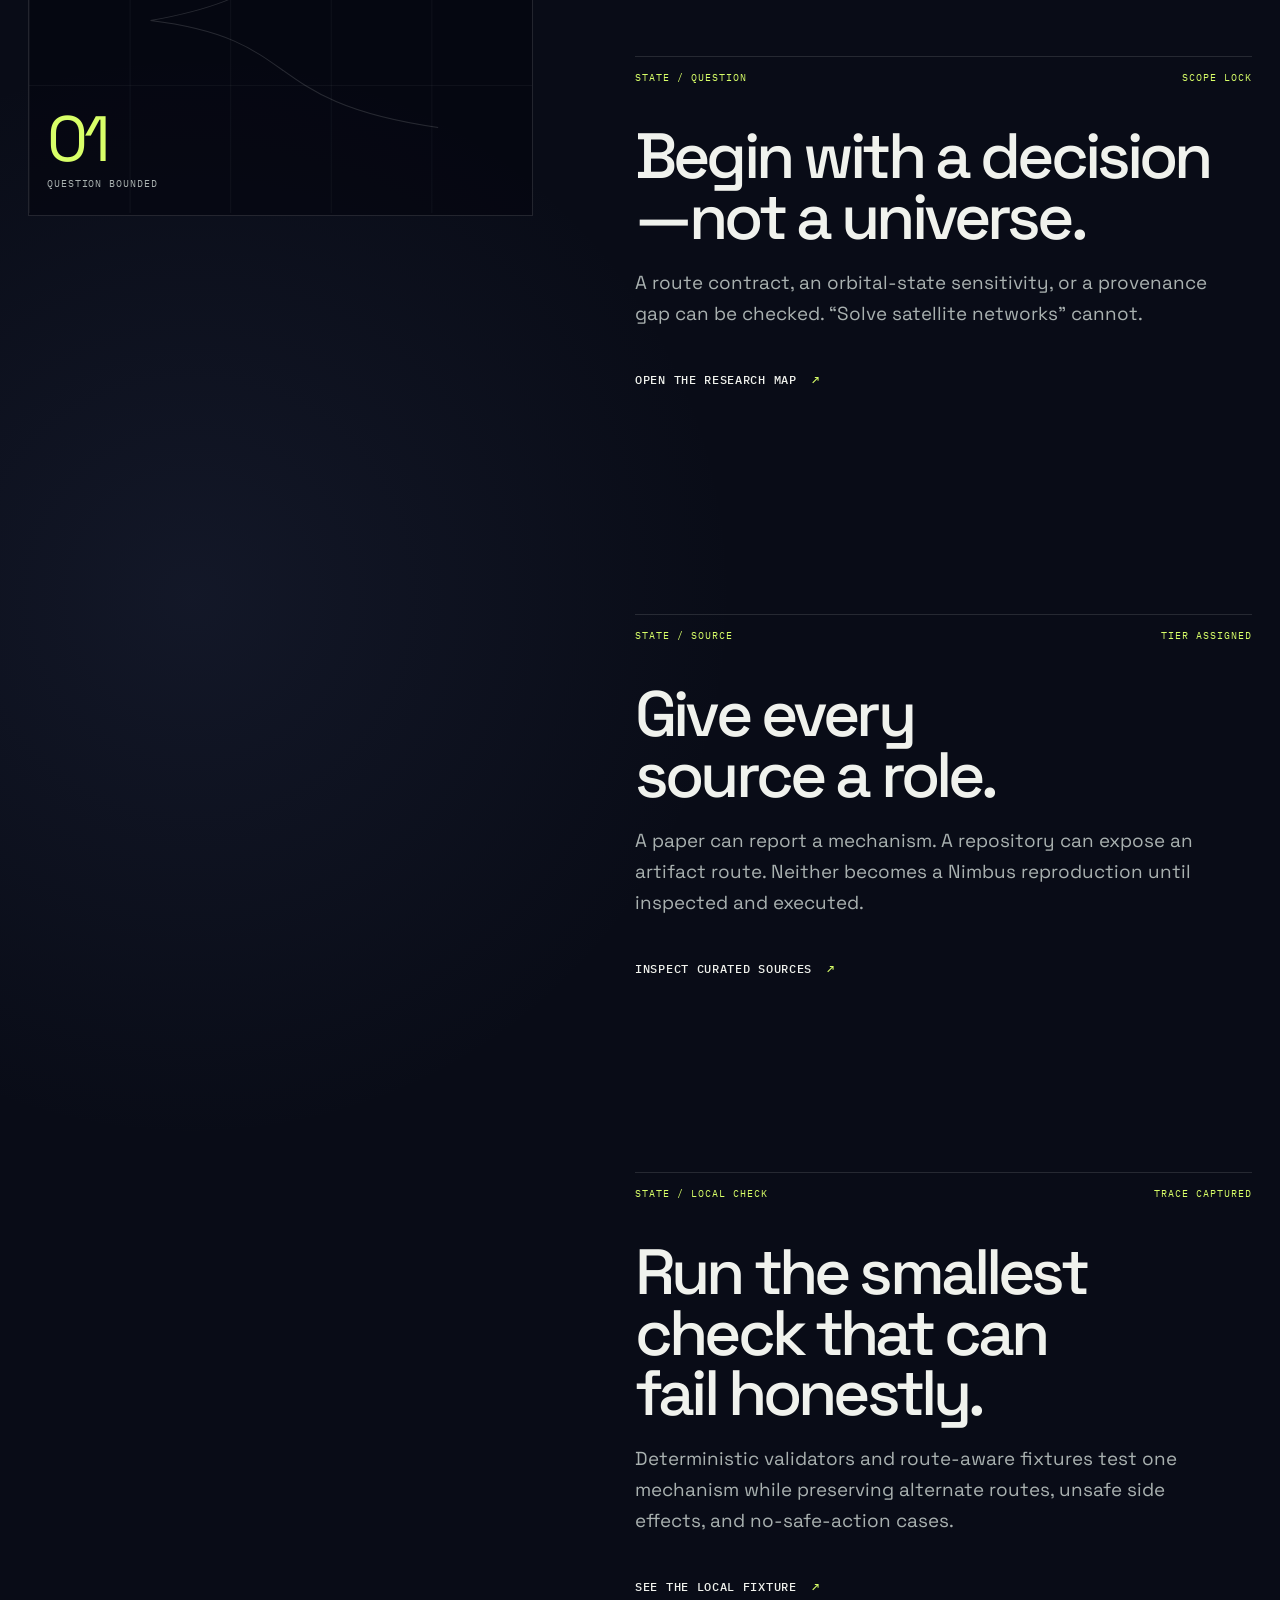
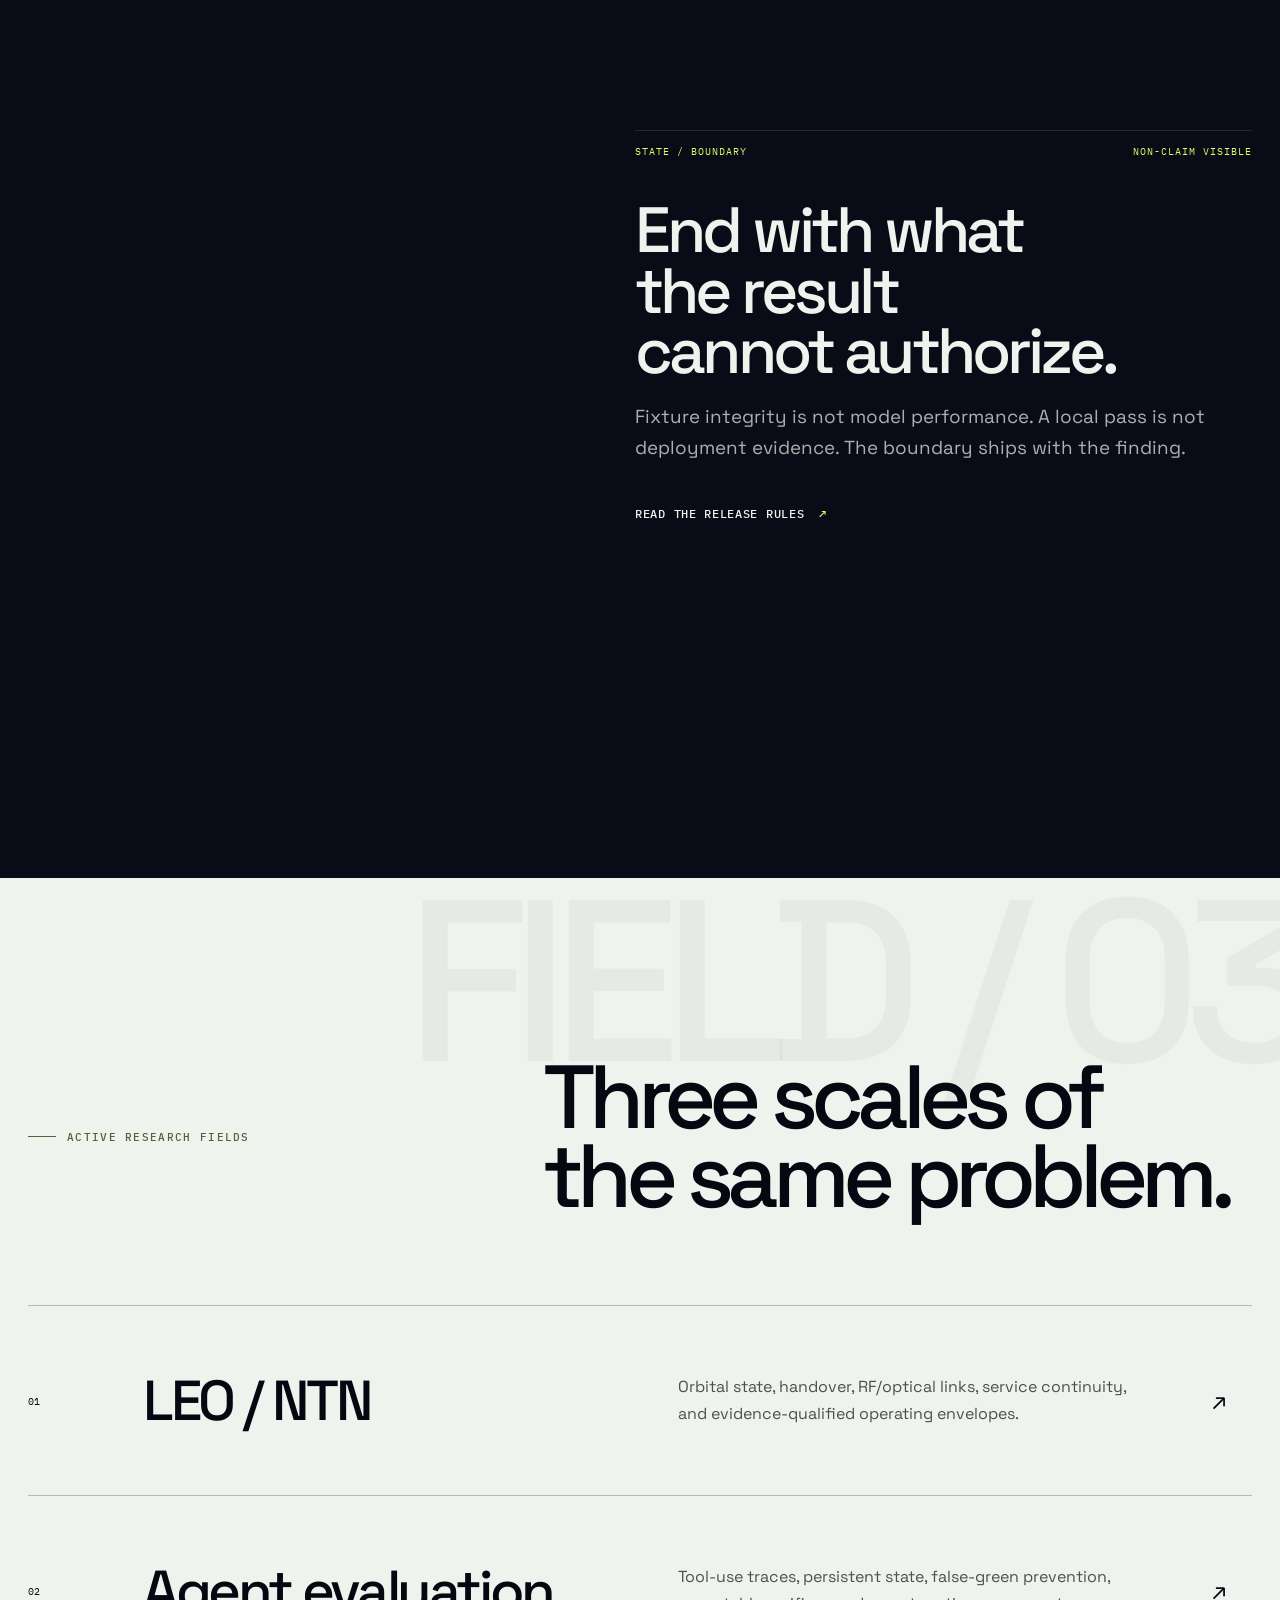
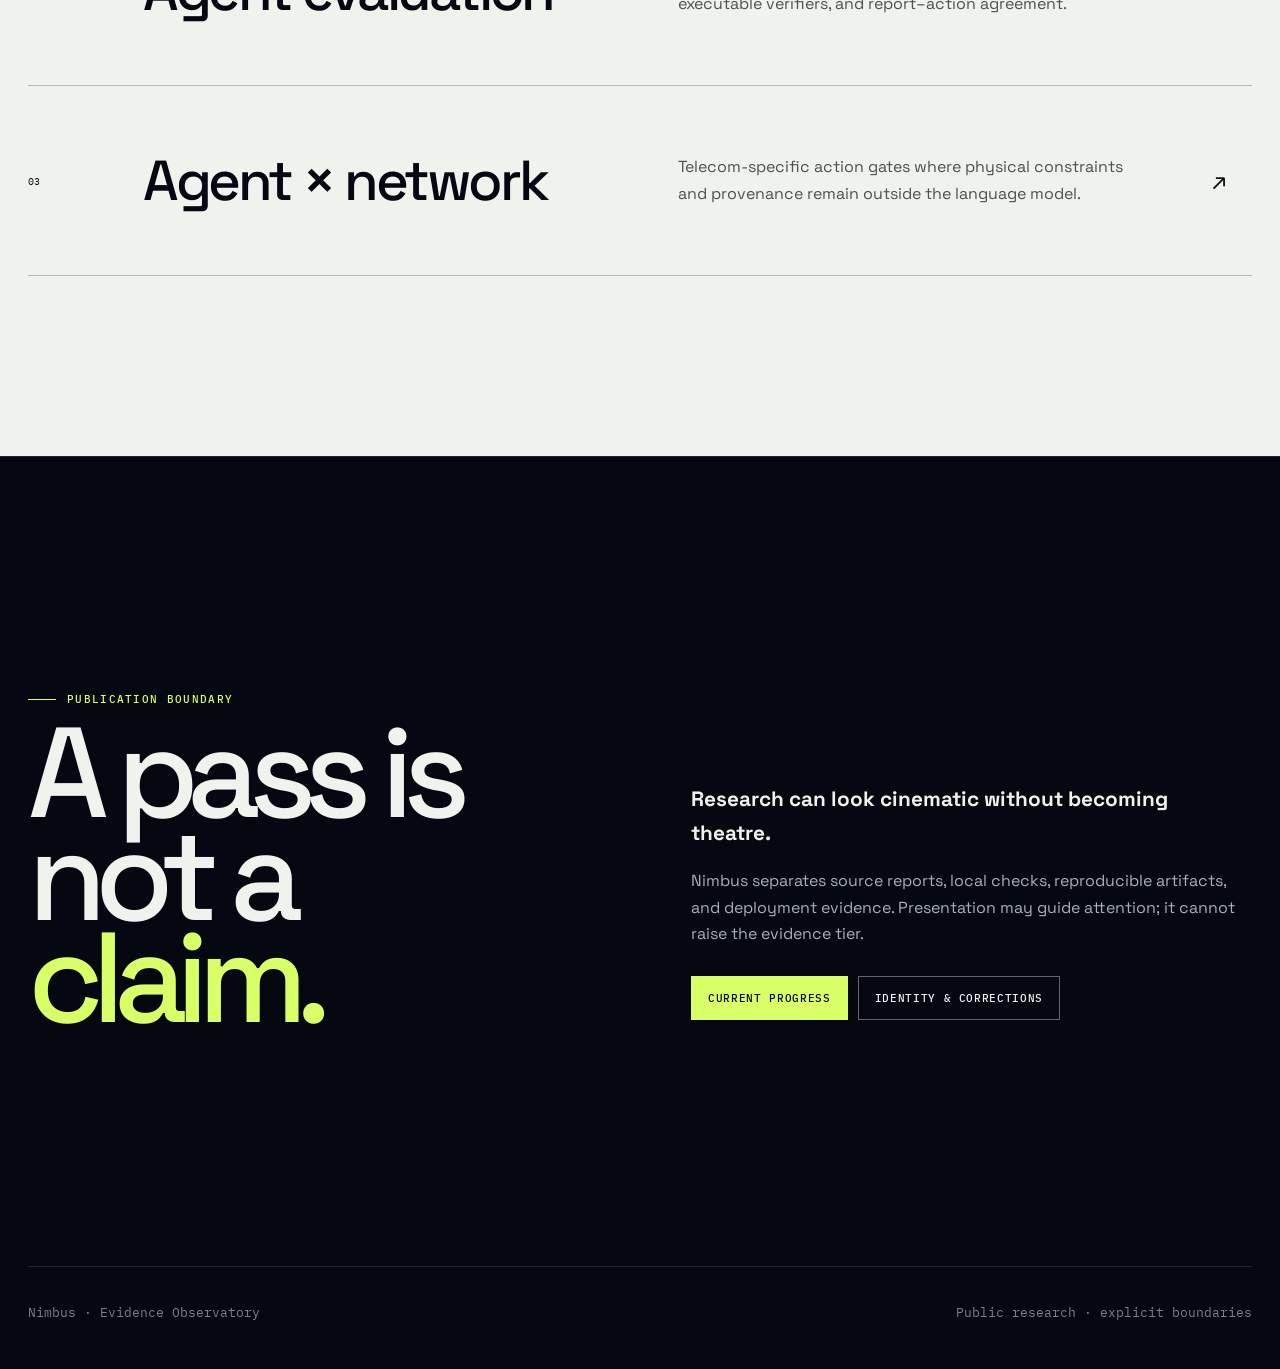
==== commit 5c7e0cd6: "feat: extend evidence observatory across public site" ====
--- a/index.html
+++ b/index.html
@@ -55,7 +55,7 @@
         </div>
 
         <div class="hero-index" aria-label="Public research scope">
-          <span><b>Field 01</b>LEO / NTN</span><span><b>Field 02</b>Agent evaluation</span><span><b>Field 03</b>Agent × network</span><span><b>Policy</b>Evidence before claim</span>
+          <span><b>Field 01</b>LEO / NTN</span><span><b>Field 02</b>Agent evaluation · case held</span><span><b>Field 03</b>Agent × network</span><span><b>Policy</b>Evidence before claim</span>
         </div>
       </div>
     </section>
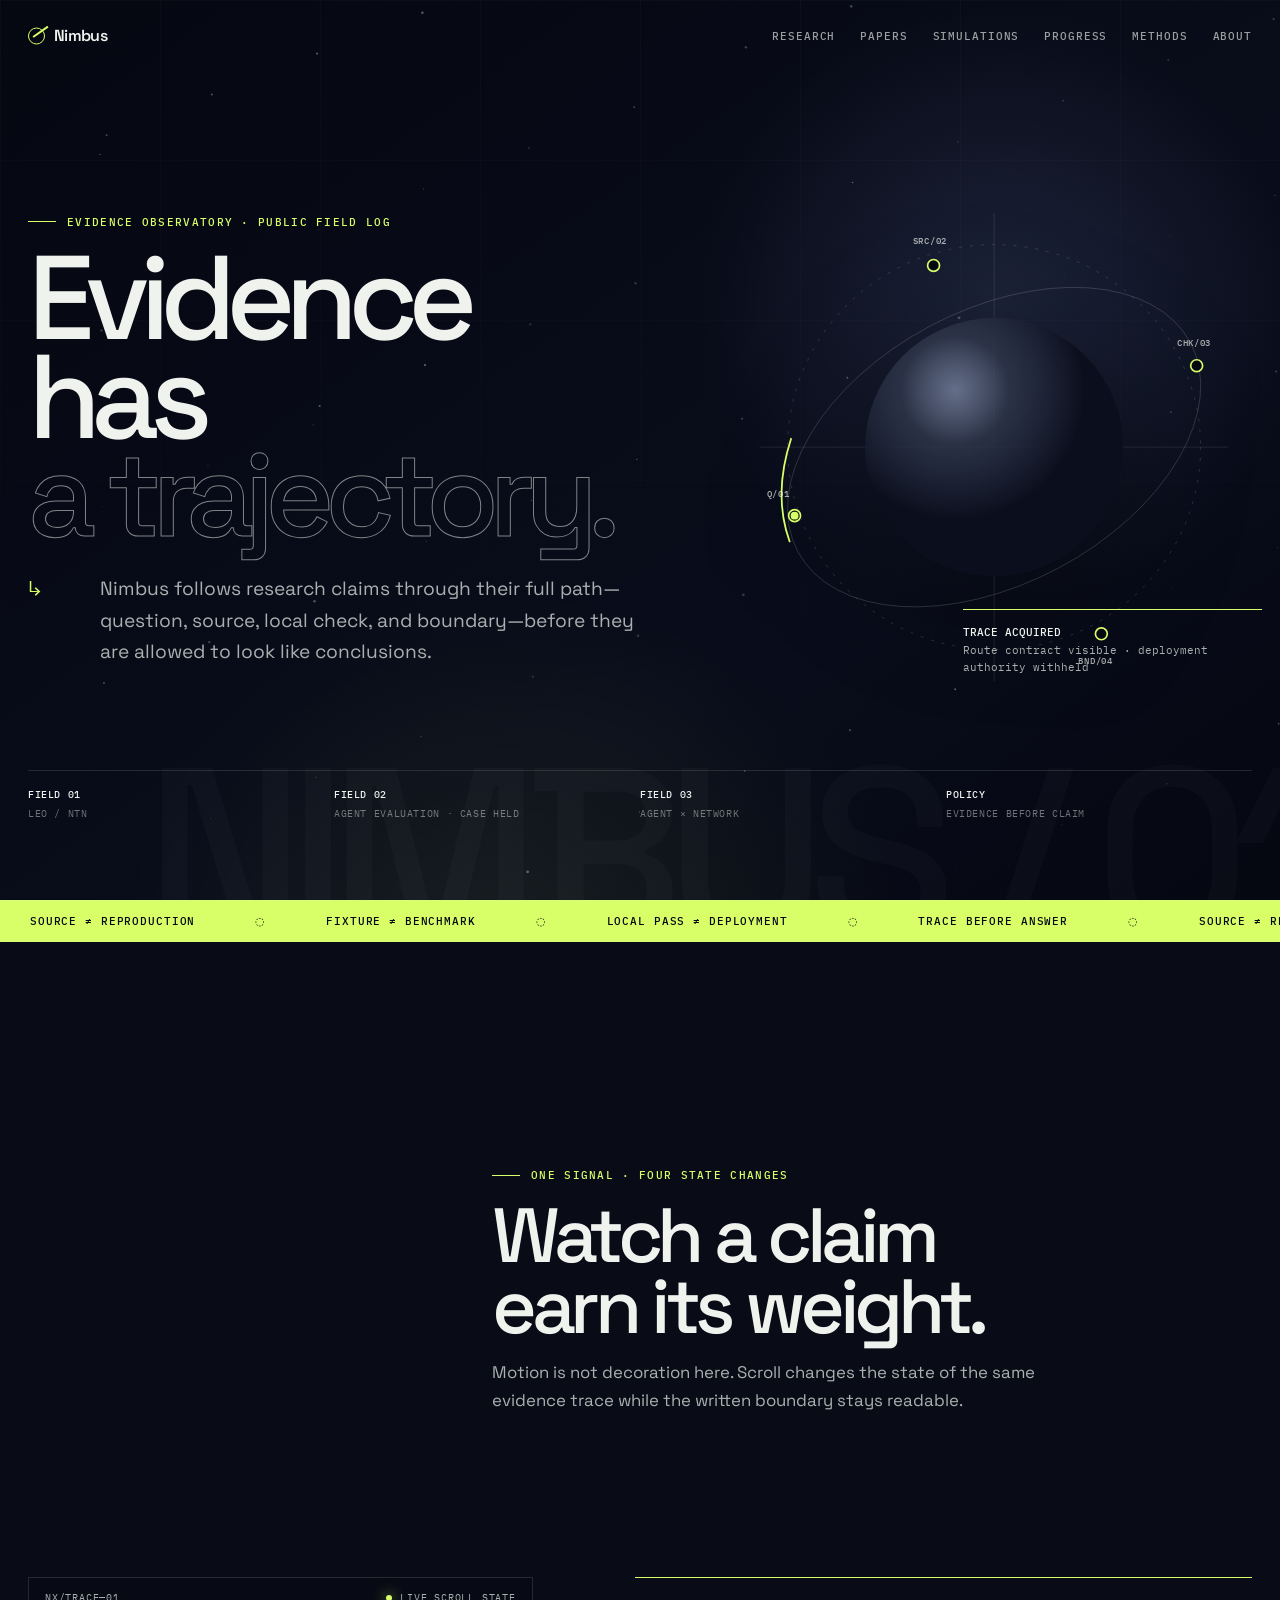
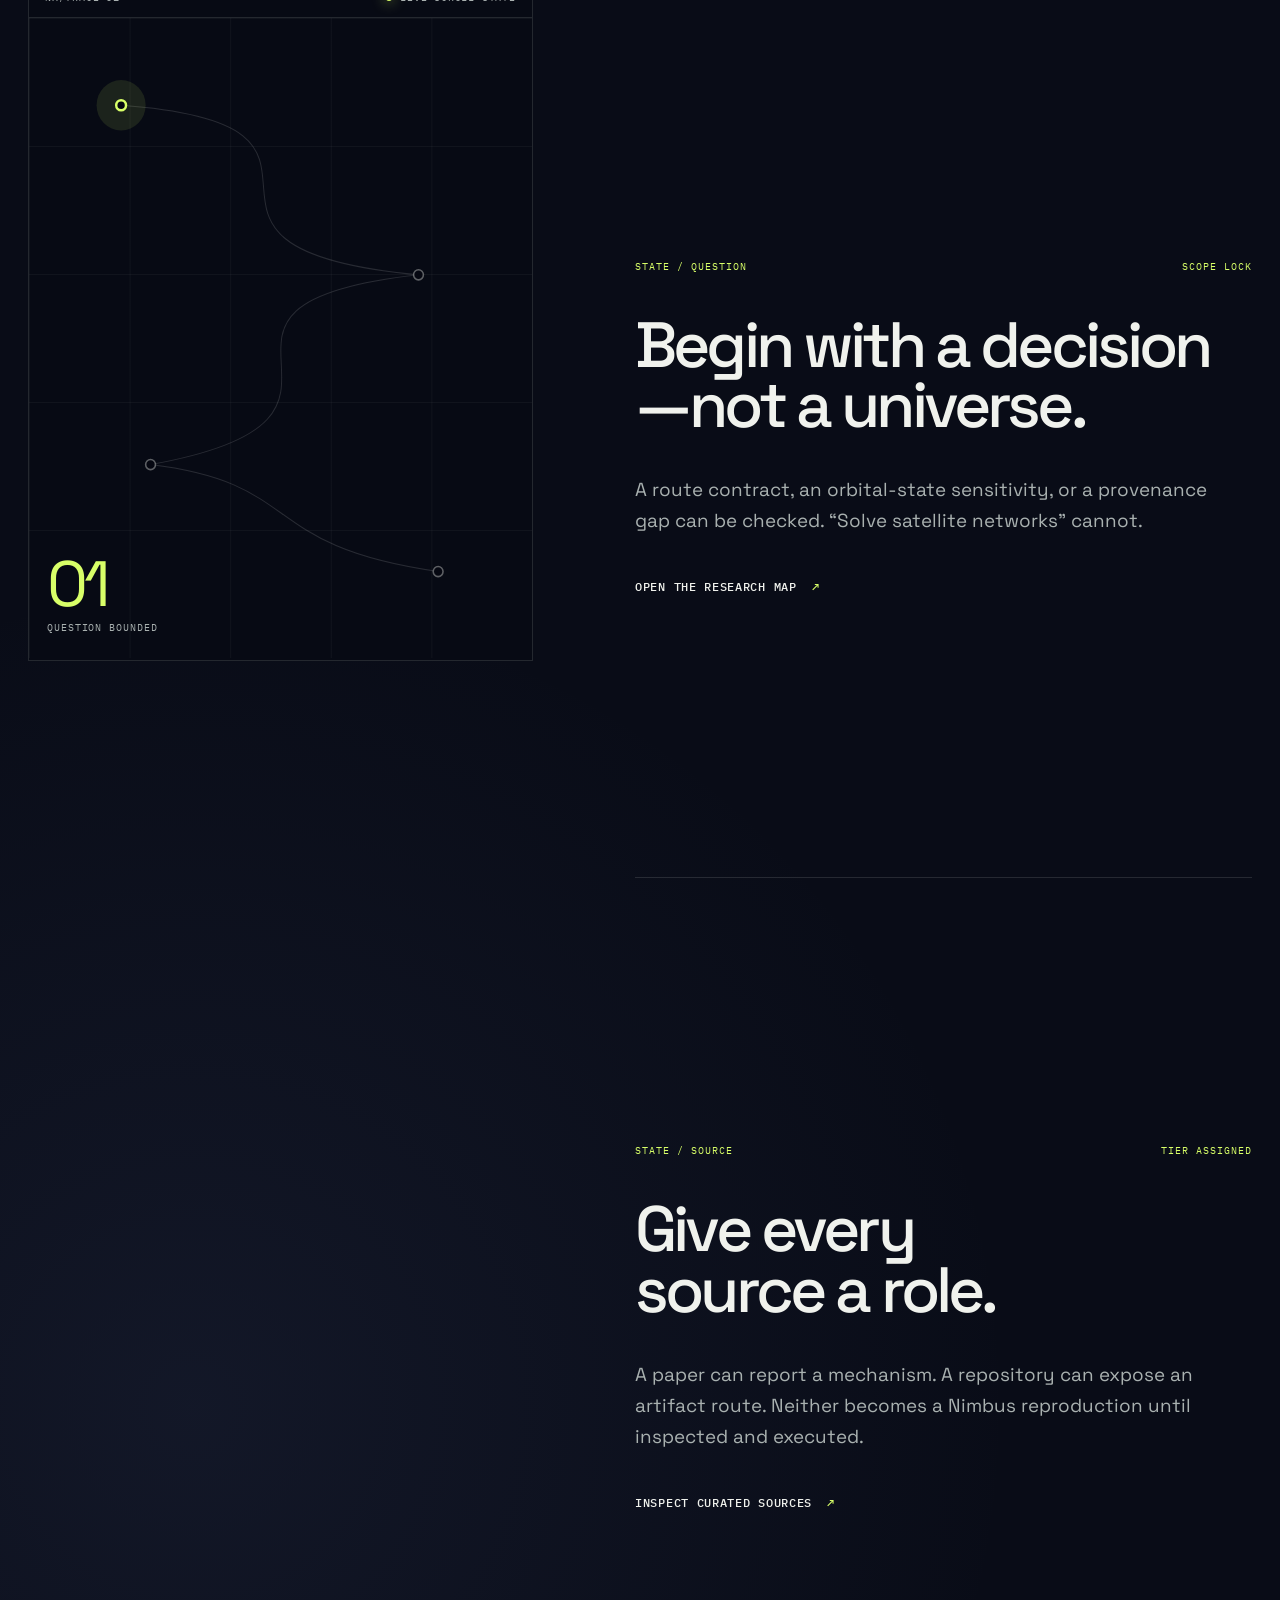
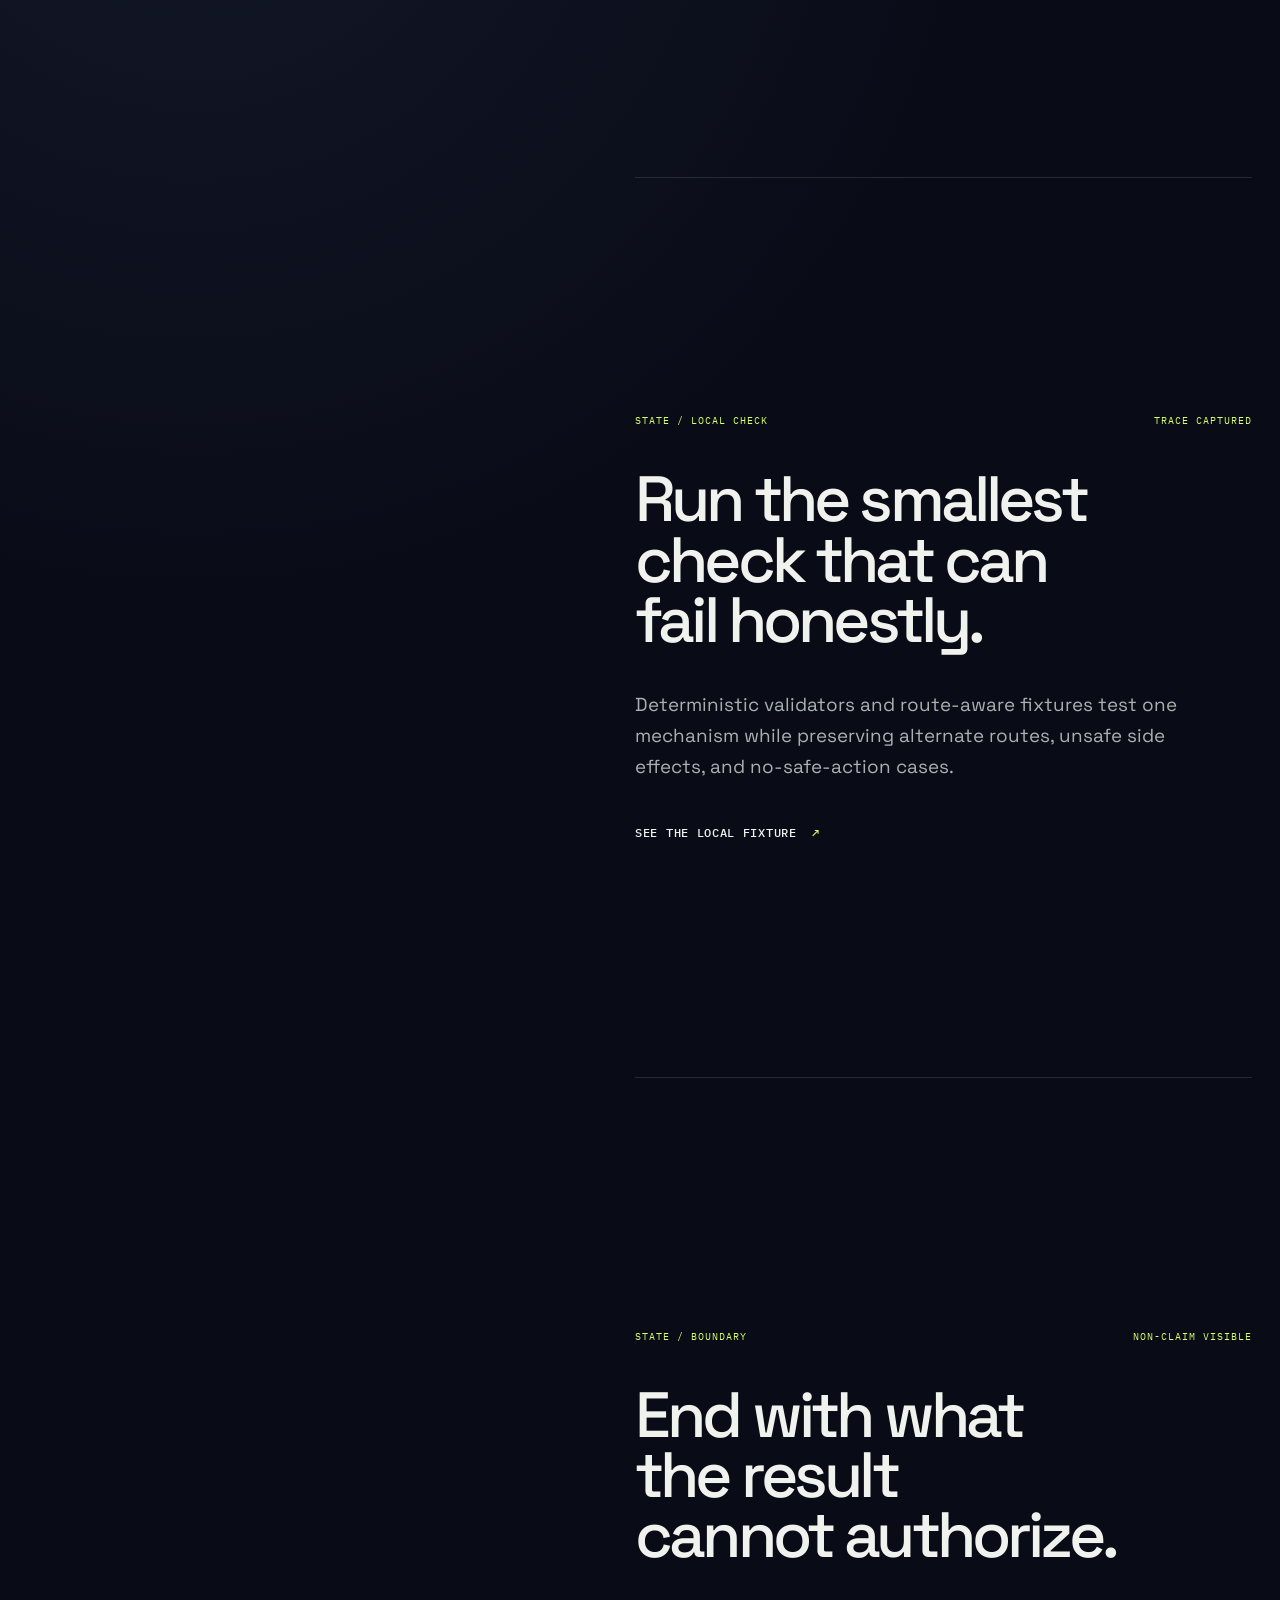
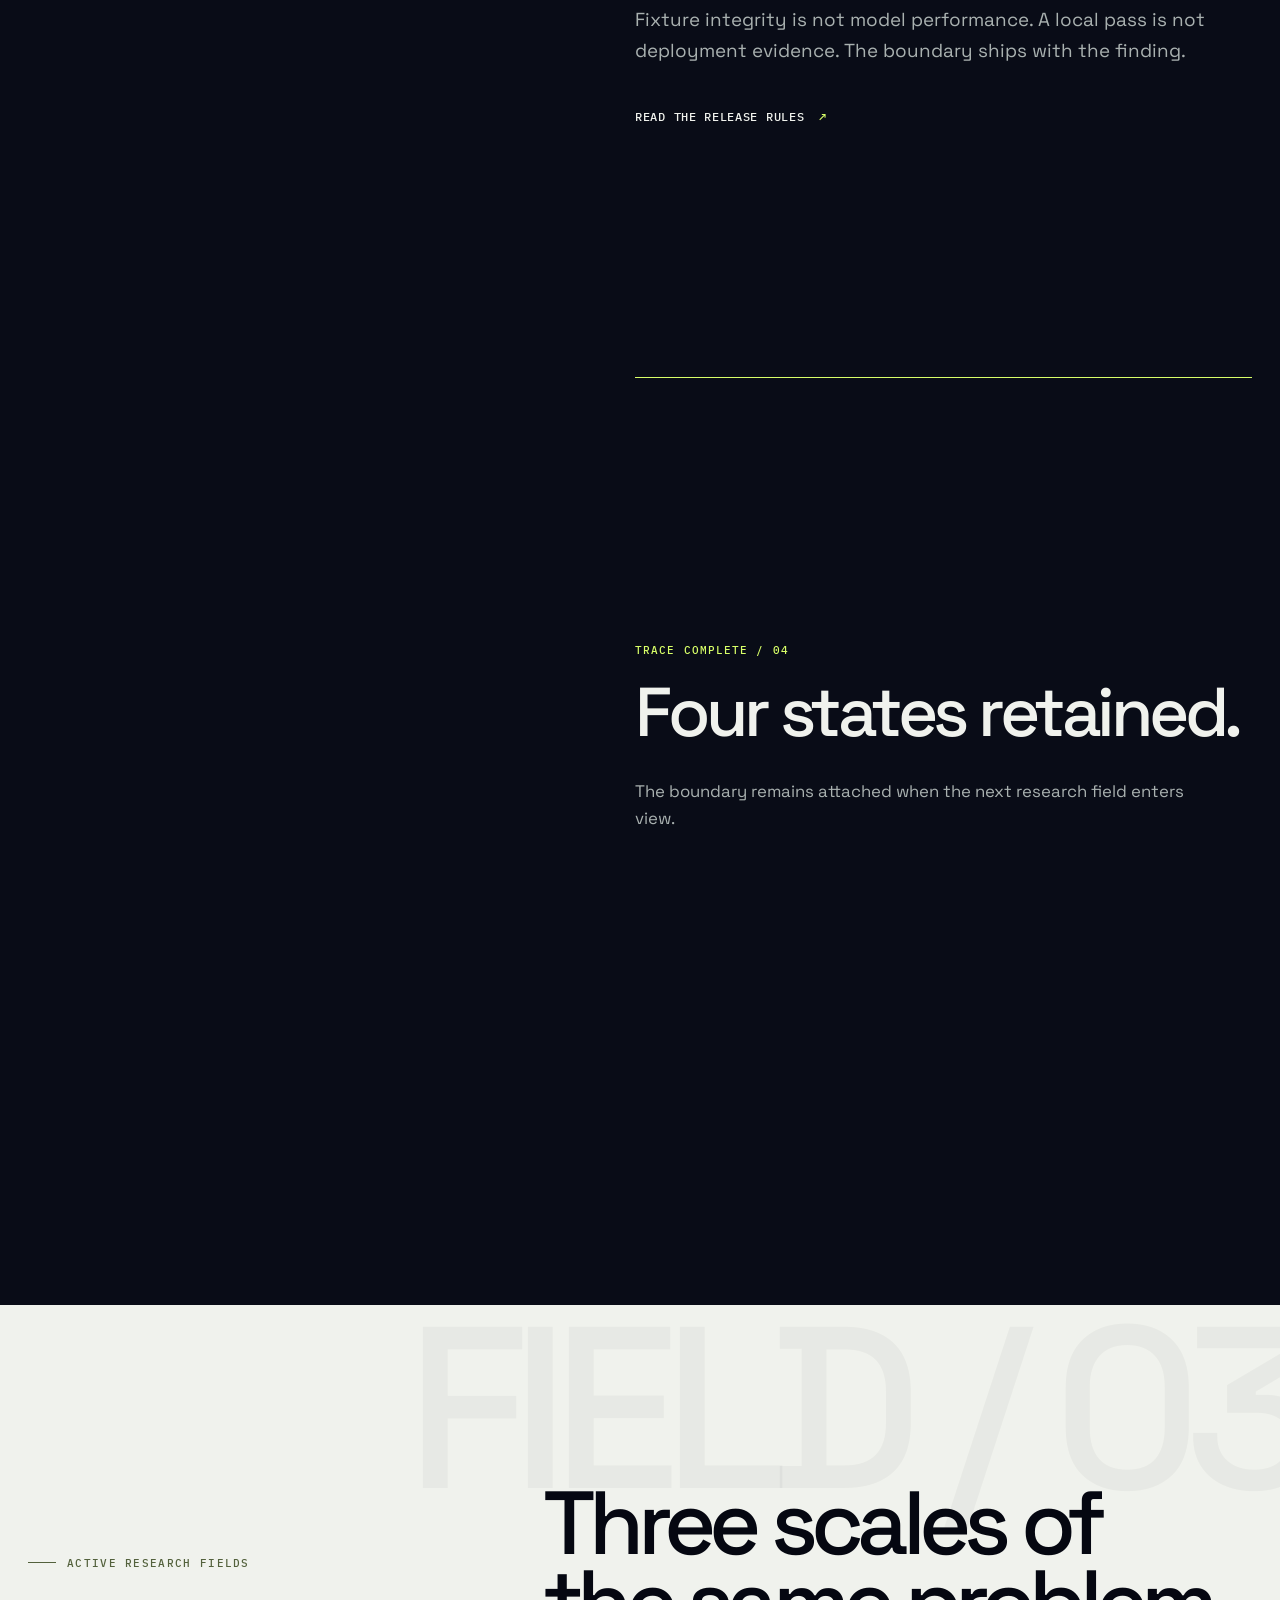
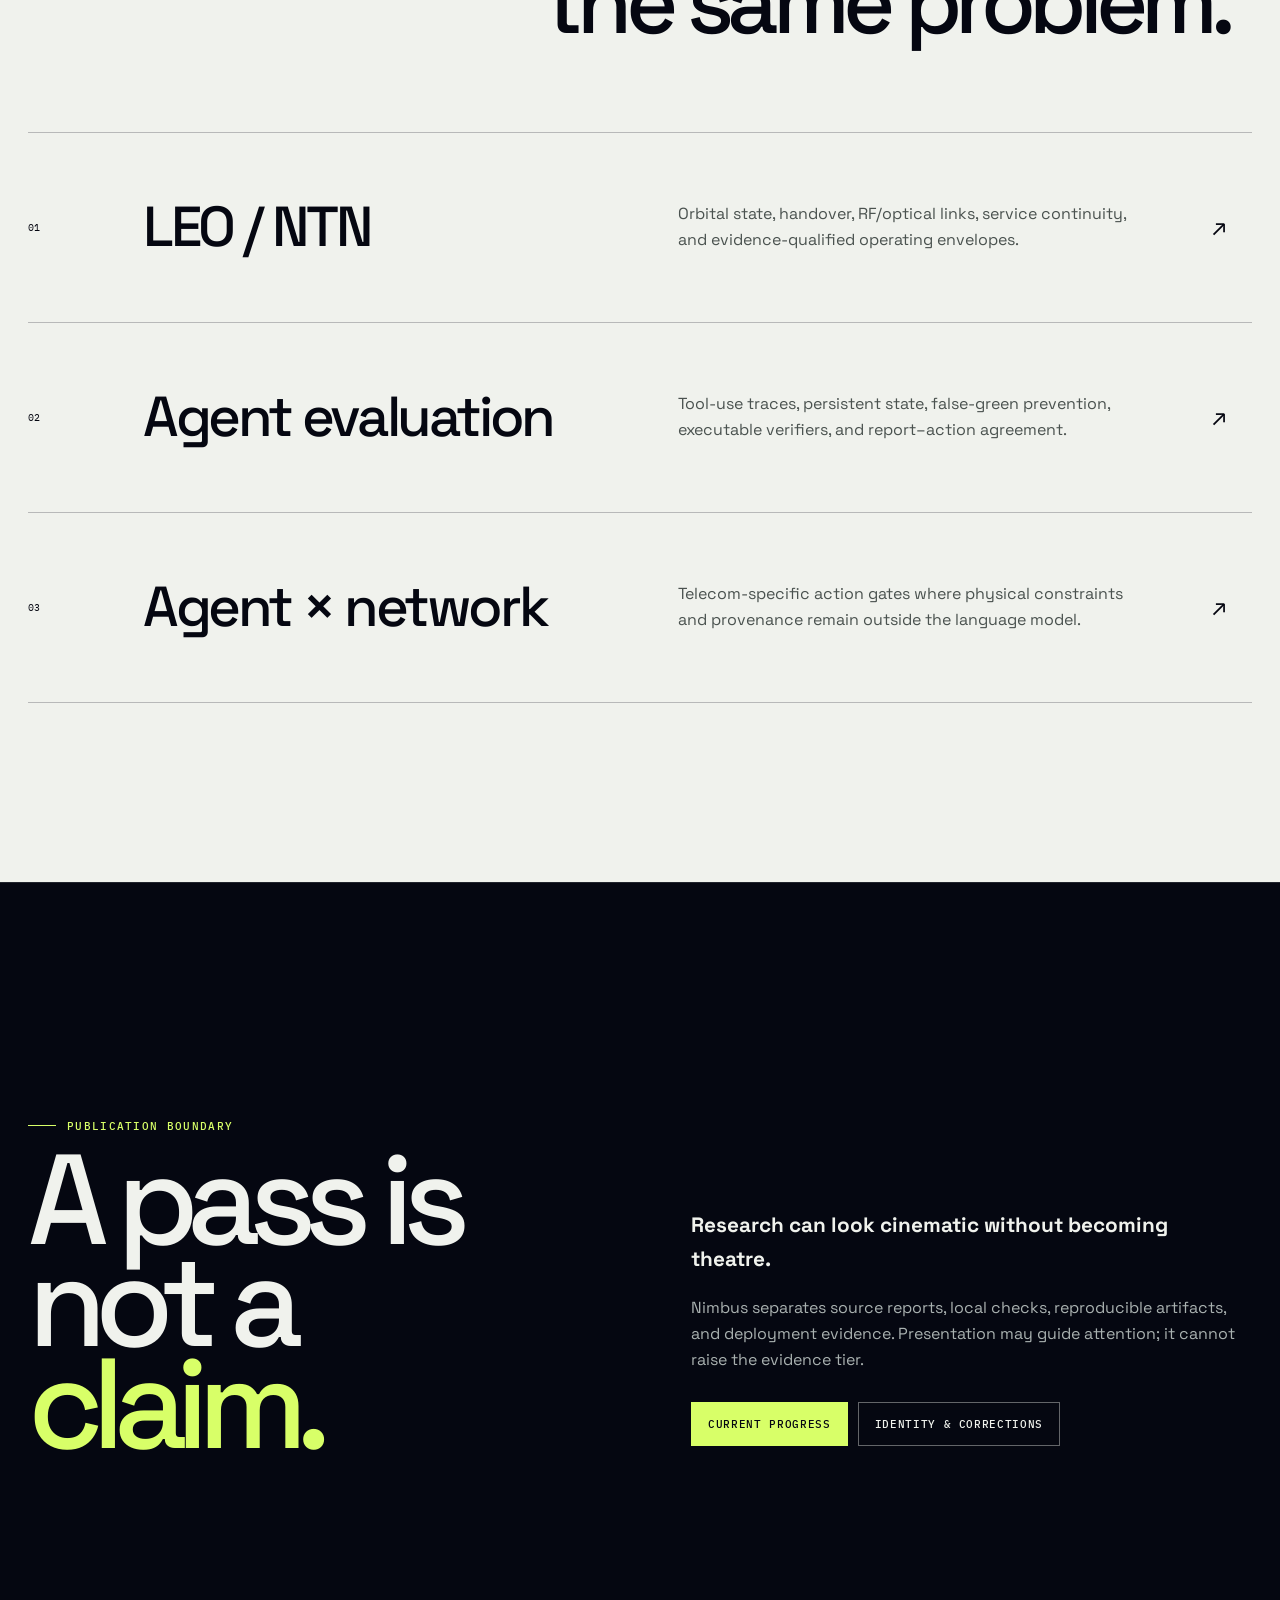
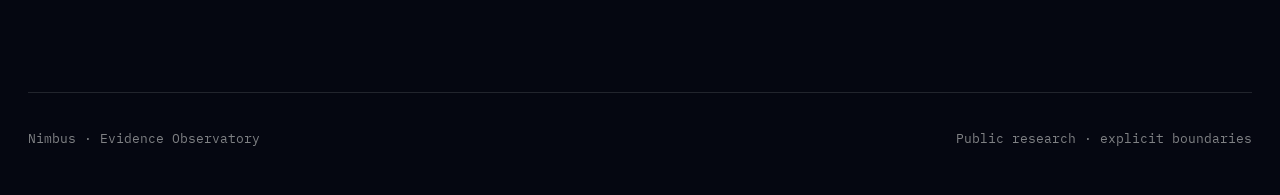
==== commit 0ec91faa: "fix: let scroll states settle before scene exit" ====
--- a/index.html
+++ b/index.html
@@ -75,6 +75,7 @@
           <p>Motion is not decoration here. Scroll changes the state of the same evidence trace while the written boundary stays readable.</p>
         </header>
 
+        <div class="trajectory-stage">
         <aside class="trace-monitor" aria-label="Evidence trace monitor">
           <div class="monitor-head"><span>NX/TRACE—01</span><span class="live">Live scroll state</span></div>
           <div class="monitor-visual">
@@ -82,7 +83,11 @@
             <svg viewBox="0 0 420 520" preserveAspectRatio="none" aria-hidden="true">
               <path class="trace-base" d="M48 30C332 50 50 171 351 198C65 229 355 338 78 386C237 405 185 466 371 492"/>
               <path class="trace-progress" pathLength="1" d="M48 30C332 50 50 171 351 198C65 229 355 338 78 386C237 405 185 466 371 492"/>
-              <circle class="trace-halo" cx="48" cy="30" r="25"/><circle class="instrument-node" cx="48" cy="30" r="5"/>
+              <circle class="trace-halo" cx="48" cy="30" r="25"/>
+              <circle class="trace-node trace-node-1" cx="48" cy="30" r="5"/>
+              <circle class="trace-node trace-node-2" cx="351" cy="198" r="5"/>
+              <circle class="trace-node trace-node-3" cx="78" cy="386" r="5"/>
+              <circle class="trace-node trace-node-4" cx="371" cy="492" r="5"/>
             </svg>
             <div class="monitor-state"><strong id="state-number">01</strong><span id="state-label">Question bounded</span></div>
           </div>
@@ -113,6 +118,12 @@
             <p>Fixture integrity is not model performance. A local pass is not deployment evidence. The boundary ships with the finding.</p>
             <a href="/methods/">Read the release rules</a>
           </article>
+          <div class="trace-complete" aria-label="Evidence trace complete">
+            <span>Trace complete / 04</span>
+            <strong>Four states retained.</strong>
+            <p>The boundary remains attached when the next research field enters view.</p>
+          </div>
+        </div>
         </div>
       </div>
     </section>
--- a/assets/observatory.css
+++ b/assets/observatory.css
@@ -85,8 +85,12 @@
 
 .trajectory-zone { position: relative; background: #090c17; }
 .trajectory-zone::before { content: ""; position: absolute; inset: 0; background: radial-gradient(circle at 15% 40%, rgba(89,106,161,.12), transparent 25%); pointer-events: none; }
-.trajectory-shell { position: relative; display: grid; grid-template-columns: minmax(390px,.9fr) minmax(0,1.1fr); grid-template-rows: auto 1fr; gap: 0 8vw; padding-block: clamp(100px, 15vw, 190px); }
-.trace-monitor { position: sticky; top: 12vh; grid-column: 1; grid-row: 1 / 3; height: 76vh; align-self: start; border: 1px solid var(--gridline); background: rgba(5,7,17,.7); overflow: hidden; }
+.trajectory-shell { position: relative; padding-block: clamp(100px, 15vw, 190px); }
+.trajectory-intro { max-width: 760px; padding-top: 4vh; margin: 0 0 18vh auto; }
+.trajectory-intro h2 { max-width: 690px; margin: 18px 0; color: var(--spectral); font: 500 clamp(2.8rem,6vw,6.3rem)/.92 "Space Grotesk"; letter-spacing: -.07em; }
+.trajectory-intro p { max-width: 580px; color: var(--fog); font-size: 1.05rem; }
+.trajectory-stage { display: grid; grid-template-columns: minmax(390px,.9fr) minmax(0,1.1fr); gap: 8vw; align-items: start; }
+.trace-monitor { position: sticky; top: 12vh; grid-column: 1; height: 76vh; align-self: start; border: 1px solid var(--gridline); background: #070a14; overflow: hidden; }
 .monitor-head { display: flex; justify-content: space-between; padding: 13px 16px; border-bottom: 1px solid var(--gridline); color: var(--fog); font: 400 .62rem "IBM Plex Mono"; letter-spacing: .08em; text-transform: uppercase; }
 .monitor-head .live::before { content: ""; display: inline-block; width: 6px; height: 6px; margin-right: 8px; border-radius: 50%; background: var(--signal); box-shadow: 0 0 14px var(--signal); }
 .monitor-visual { position: relative; height: calc(100% - 42px); }
@@ -94,20 +98,28 @@
 .monitor-visual svg { position: absolute; inset: 9%; width: 82%; height: 82%; overflow: visible; }
 .trace-base { fill: none; stroke: rgba(240,242,237,.14); stroke-width: 1; }
 .trace-progress { fill: none; stroke: var(--signal); stroke-width: 2; stroke-linecap: round; stroke-dasharray: 1; stroke-dashoffset: 1; }
-.trace-halo { fill: var(--signal); opacity: .08; }
+.trace-halo { fill: var(--signal); opacity: .1; transform-box: fill-box; transform-origin: center; transition: transform .52s cubic-bezier(.22,1,.36,1); }
+.trace-node { fill: var(--void); stroke: rgba(240,242,237,.38); stroke-width: 1.6; transition: fill .26s ease, stroke .26s ease; }
+.trace-node.is-reached { fill: var(--signal); stroke: var(--signal); }
+.trace-node.is-active { fill: var(--void); stroke: var(--signal); stroke-width: 2.5; }
+.trajectory-zone[data-trace-state="02"] .trace-halo { transform: translate(303px,168px); }
+.trajectory-zone[data-trace-state="03"] .trace-halo { transform: translate(30px,356px); }
+.trajectory-zone[data-trace-state="04"] .trace-halo { transform: translate(323px,462px); }
 .monitor-state { position: absolute; left: 18px; bottom: 18px; }
 .monitor-state strong { display: block; color: var(--signal); font: 400 clamp(2.5rem,5vw,5rem)/.9 "Space Grotesk"; letter-spacing: -.06em; }
 .monitor-state span { color: var(--fog); font: 400 .63rem "IBM Plex Mono"; letter-spacing: .09em; text-transform: uppercase; }
-.trajectory-copy { grid-column: 2; grid-row: 2; }
-.trajectory-intro { grid-column: 2; grid-row: 1; padding-top: 9vh; margin-bottom: 20vh; }
-.trajectory-intro h2 { max-width: 690px; margin: 18px 0; color: var(--spectral); font: 500 clamp(2.8rem,6vw,6.3rem)/.92 "Space Grotesk"; letter-spacing: -.07em; }
-.trajectory-intro p { max-width: 580px; color: var(--fog); font-size: 1.05rem; }
-.trace-step { min-height: 62vh; padding: 14px 0 90px; border-top: 1px solid var(--gridline); }
+.trajectory-copy { grid-column: 2; min-width: 0; }
+.trace-step { min-height: 100svh; padding: 14vh 0; border-top: 1px solid var(--gridline); display: flex; flex-direction: column; justify-content: center; }
+.trace-step.is-active { border-top-color: var(--signal); }
 .step-meta { display: flex; justify-content: space-between; color: var(--signal); font: 400 .63rem "IBM Plex Mono"; letter-spacing: .1em; text-transform: uppercase; }
 .trace-step h3 { max-width: 680px; margin: 42px 0 20px; color: var(--spectral); font: 500 clamp(2.2rem,5vw,5.2rem)/.94 "Space Grotesk"; letter-spacing: -.06em; }
 .trace-step p { max-width: 600px; color: var(--fog); font-size: clamp(1rem,1.5vw,1.18rem); }
 .trace-step a { display: inline-flex; gap: 15px; margin-top: 24px; color: var(--spectral); font: 500 .72rem "IBM Plex Mono"; letter-spacing: .06em; text-transform: uppercase; text-decoration: none; }
 .trace-step a::after { content: "↗"; color: var(--signal); }
+.trace-complete { min-height: 82svh; border-top: 1px solid var(--signal); display: flex; flex-direction: column; justify-content: center; }
+.trace-complete span { color: var(--signal); font: 500 .68rem "IBM Plex Mono"; letter-spacing: .1em; text-transform: uppercase; }
+.trace-complete strong { max-width: 650px; margin: 24px 0 18px; color: var(--spectral); font: 500 clamp(2.7rem,5.4vw,5.7rem)/.9 "Space Grotesk"; letter-spacing: -.065em; }
+.trace-complete p { max-width: 560px; color: var(--fog); font-size: 1.05rem; }
 
 .lanes-zone { position: relative; overflow: hidden; color: var(--void); background: var(--spectral); padding: clamp(100px,14vw,180px) 0; }
 .lanes-zone::after { content: "FIELD / 03"; position: absolute; right: -2vw; top: 0; color: rgba(5,7,17,.035); font: 500 clamp(7rem,18vw,18rem)/.9 "Space Grotesk"; letter-spacing: -.08em; pointer-events: none; }
@@ -140,16 +152,17 @@
 .home-v3 .footer a { color: var(--spectral); }
 
 @media (max-width: 900px) {
-  .home-v3 .wrap { width: min(100% - 34px,1280px); }
+  .home-v3 .wrap { width: min(calc(100% - 34px),1280px); }
   .home-v3 .nav-row { align-items: flex-start; flex-direction: column; gap: 10px; padding-block: 17px; }
   .home-v3 .nav-links { width: 100%; flex-wrap: wrap; gap: 8px 17px; }
   .hero-console { grid-template-columns: 1fr; padding-top: 160px; }
   .orbit-instrument { width: min(590px,100%); margin-inline: auto; }
-  .trajectory-shell { grid-template-columns: 1fr; }
-  .trajectory-intro { grid-column: 1; grid-row: 1; padding-top: 0; margin-bottom: 70px; }
-  .trace-monitor { position: relative; top: auto; grid-column: 1; grid-row: 2; height: min(68vh,620px); margin-bottom: 90px; }
-  .trajectory-copy { grid-column: 1; grid-row: 3; }
-  .trace-step { min-height: 0; padding-block: 70px; }
+  .trajectory-intro { padding-top: 0; margin-bottom: 90px; }
+  .trajectory-stage { grid-template-columns: minmax(0,1fr); gap: 0; }
+  .trace-monitor { position: sticky; top: 16px; grid-column: 1; height: min(42svh,420px); min-height: 330px; margin: 0; z-index: 4; box-shadow: 0 18px 45px rgba(5,7,17,.86); }
+  .trajectory-copy { grid-column: 1; }
+  .trace-step { min-height: 100svh; padding: calc(min(42svh,420px) + 86px) 0 80px; justify-content: flex-start; }
+  .trace-complete { min-height: 92svh; padding-top: calc(min(42svh,420px) + 80px); justify-content: flex-start; }
   .lanes-head, .boundary-layout { grid-template-columns: 1fr; }
   .lane-row { grid-template-columns: 50px 1fr 30px; padding-block: 35px; }
   .lane-row p { grid-column: 2; }
@@ -175,5 +188,6 @@
   .signal-track { animation: none; }
   .orbit-signal, .trace-progress { stroke-dashoffset: 0 !important; }
   .instrument-pulse { animation: none; }
+  .trace-halo, .trace-node { transition: none; }
   .lane-row::before { display: none; }
 }
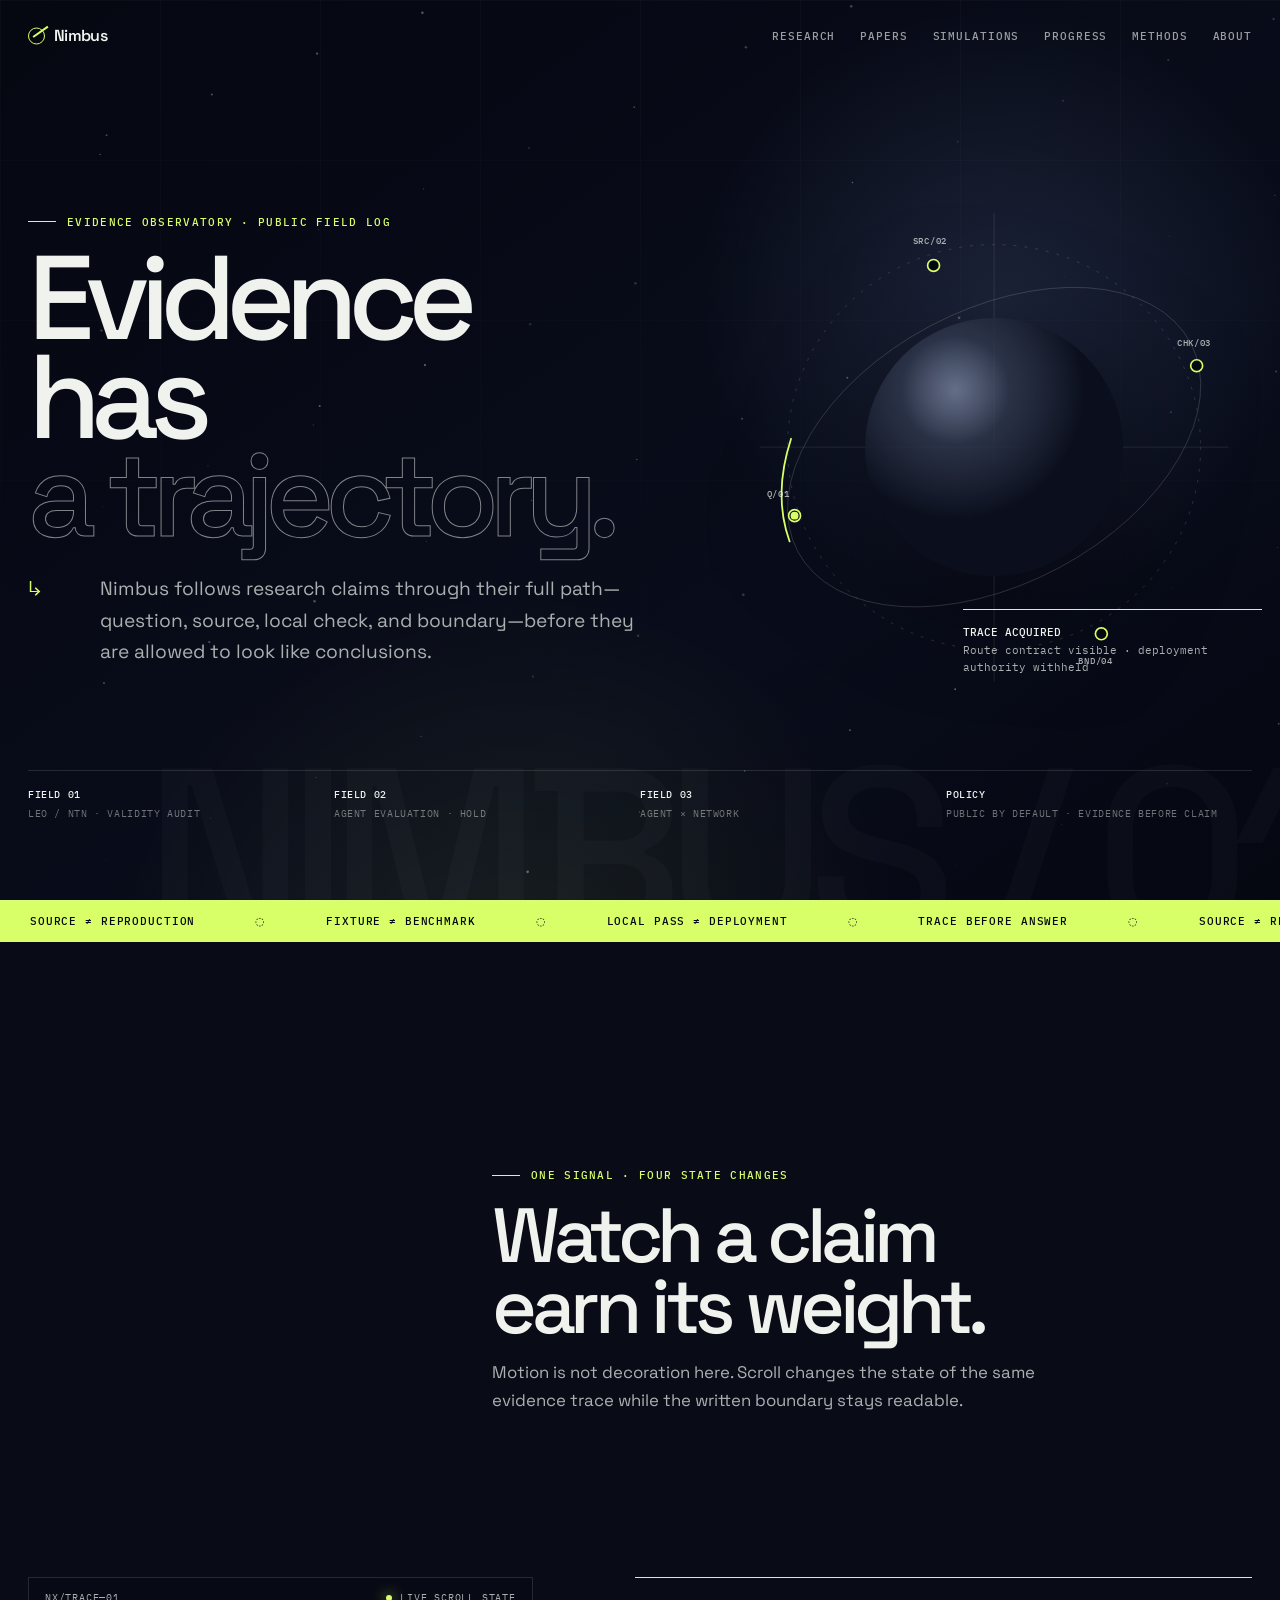
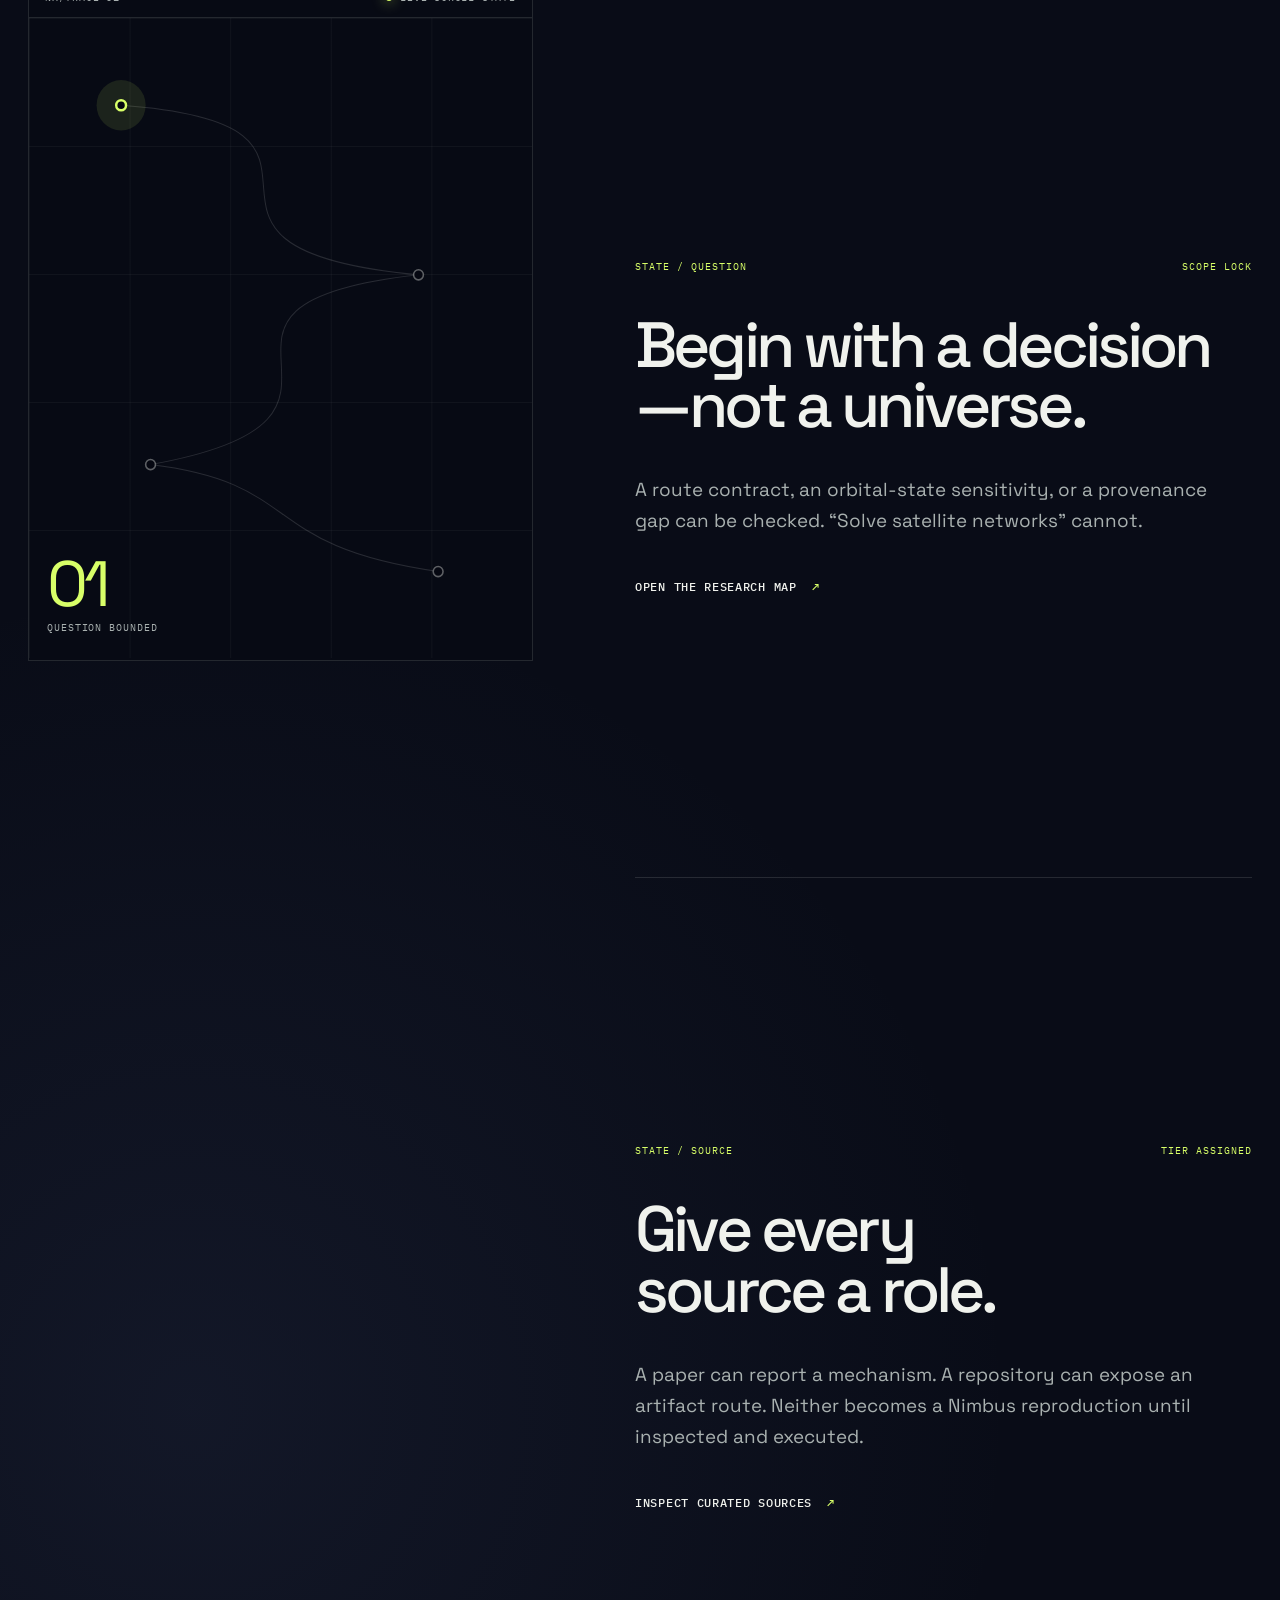
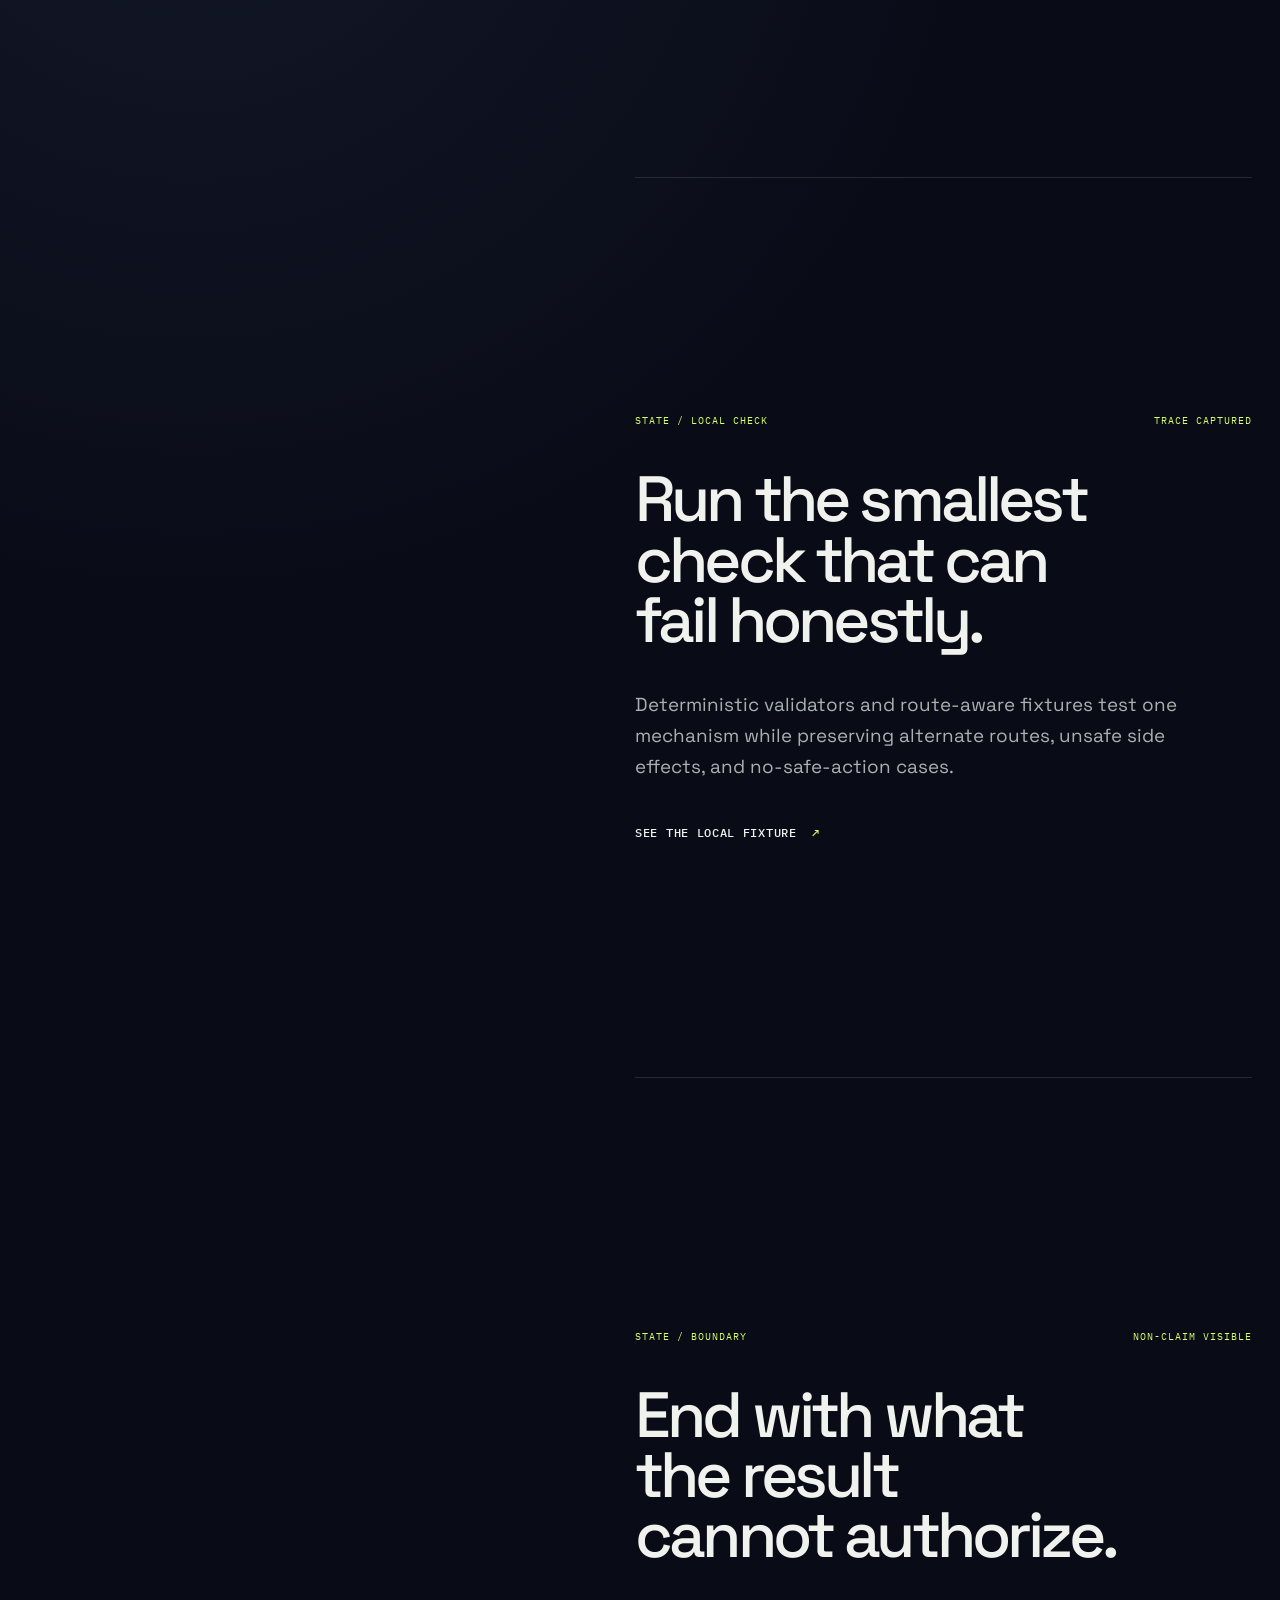
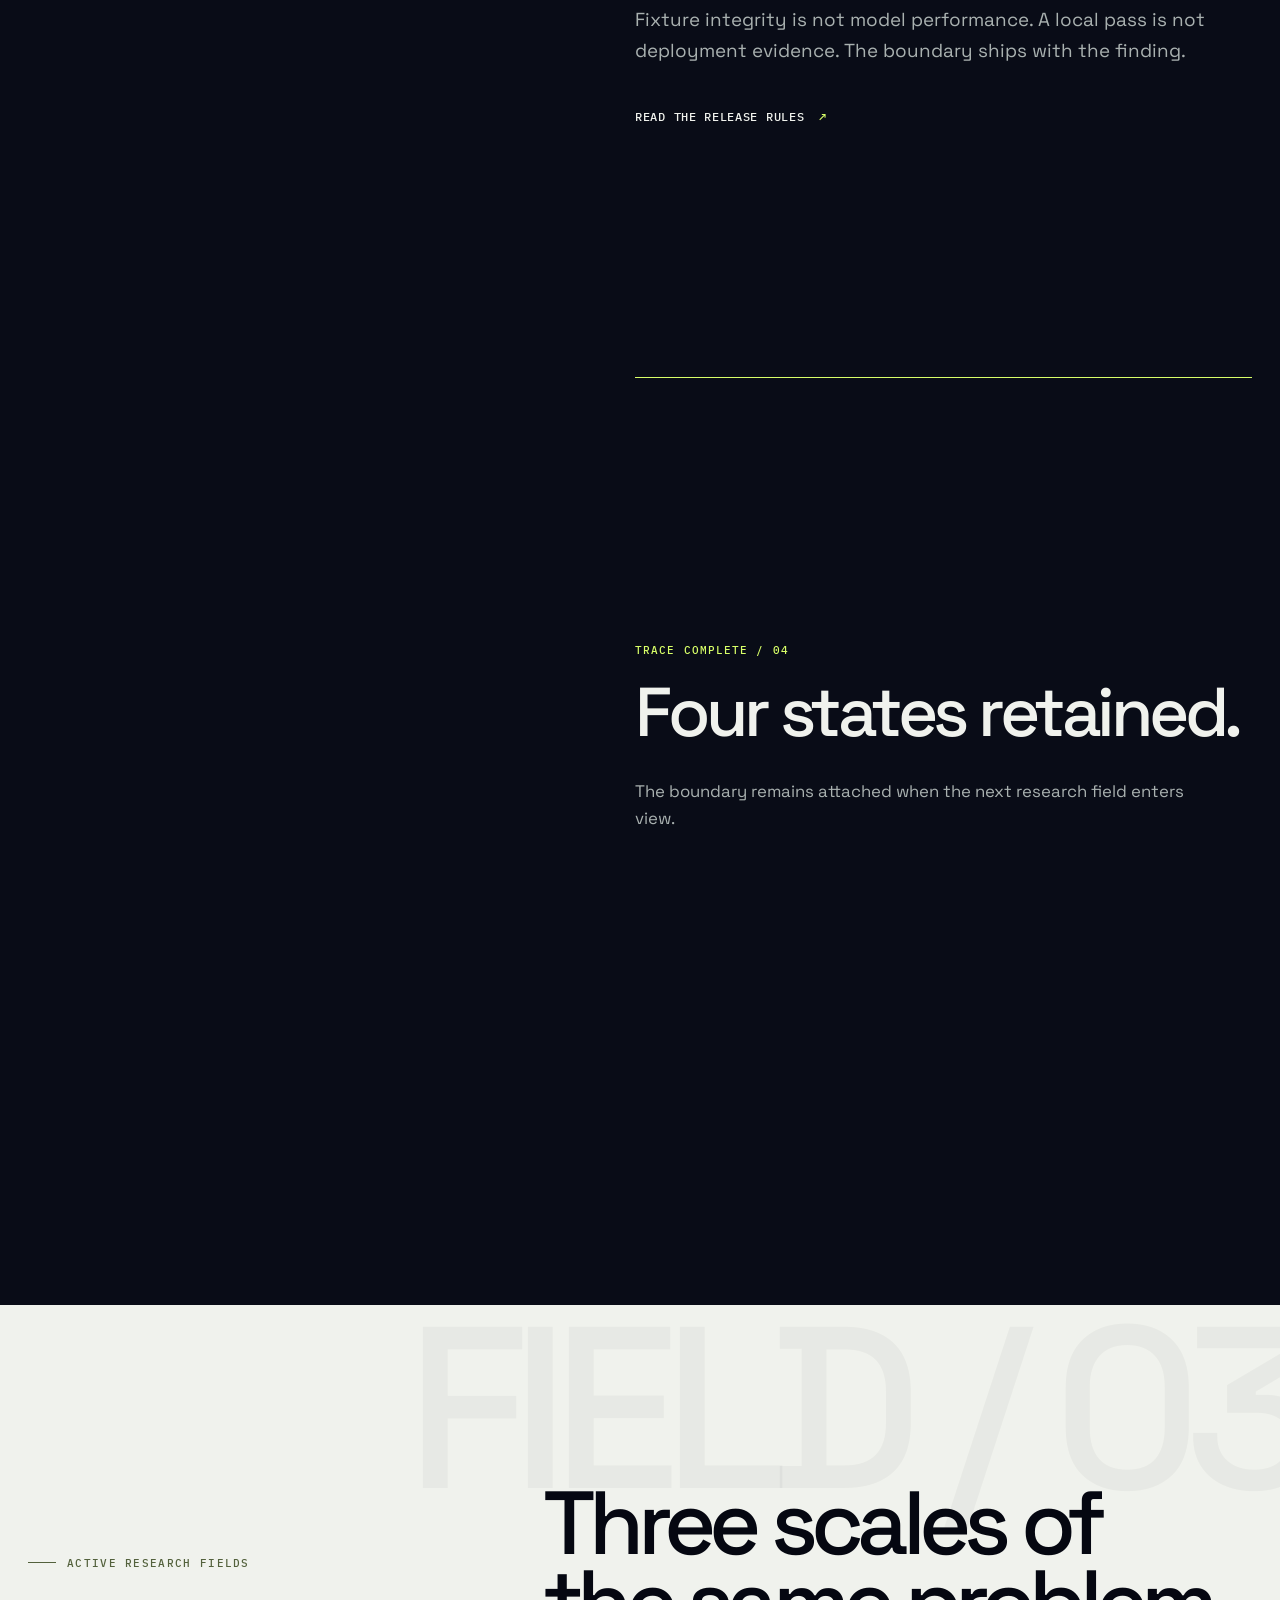
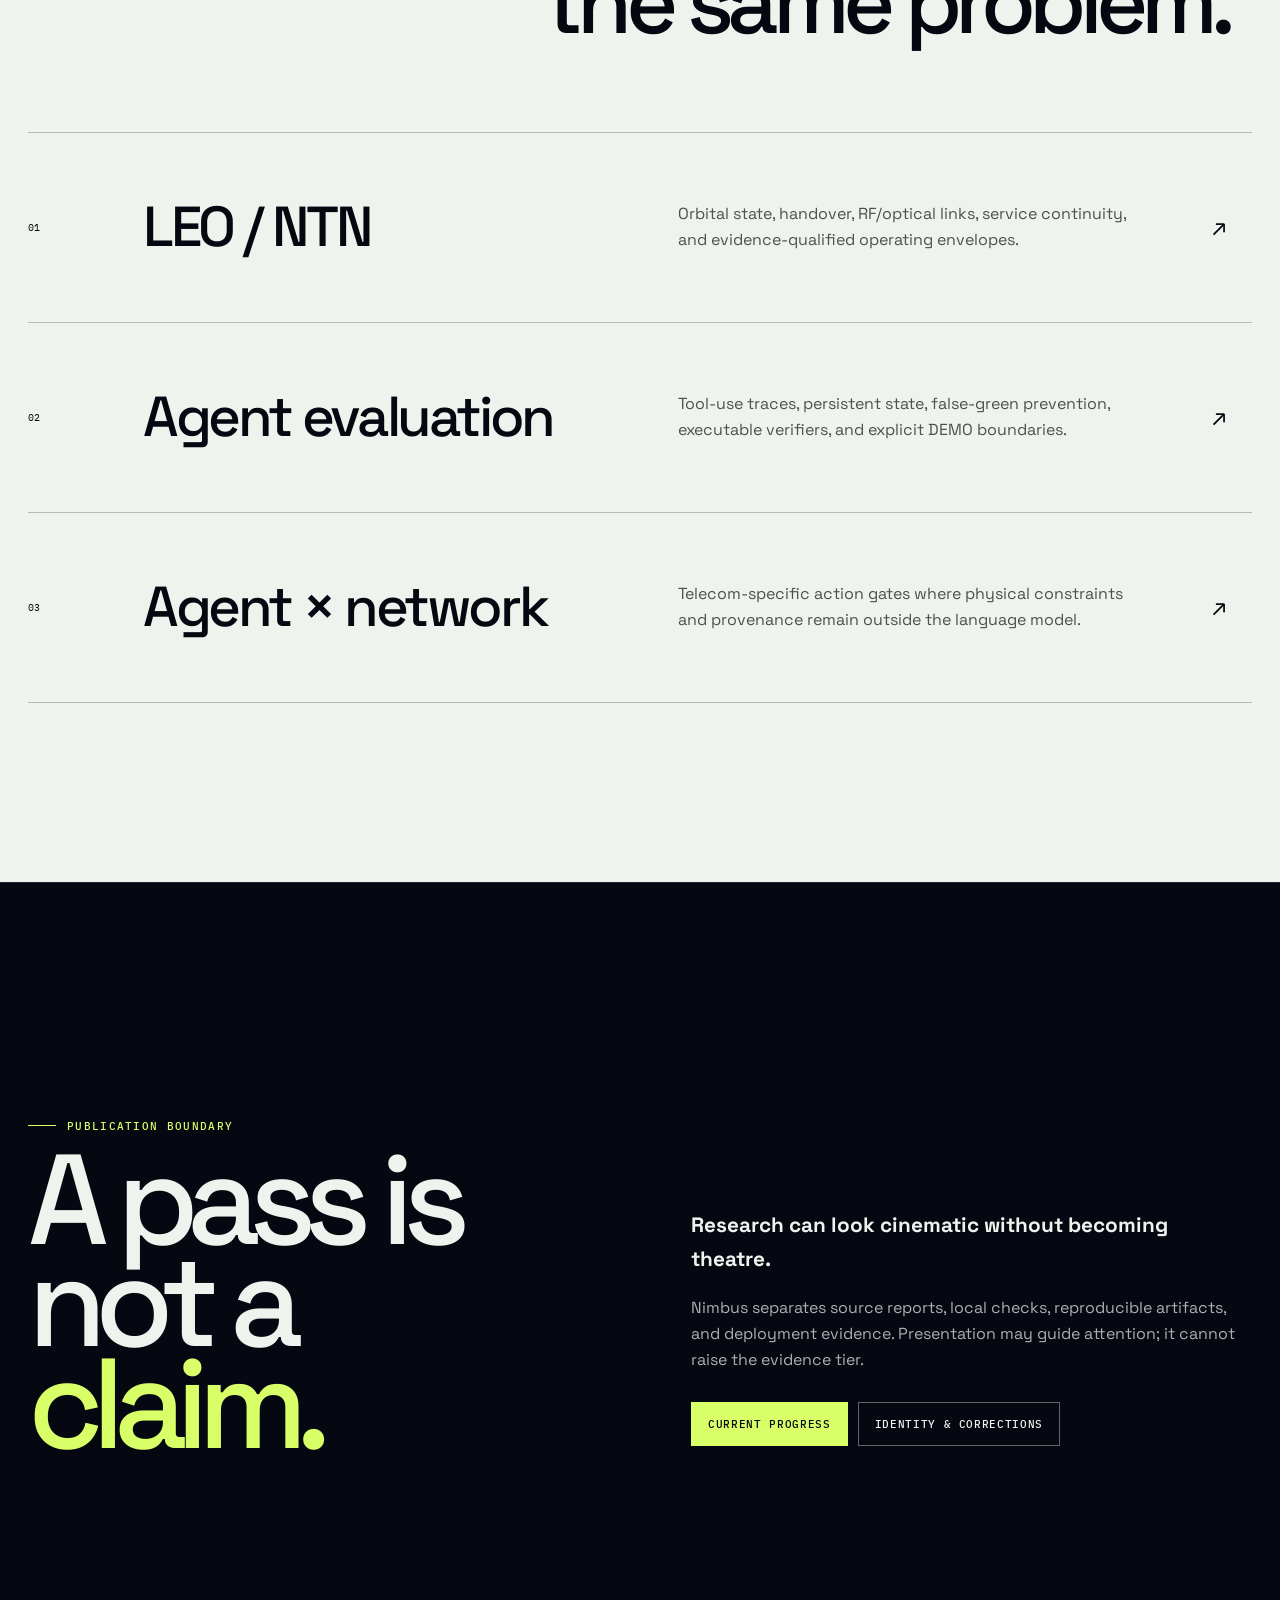
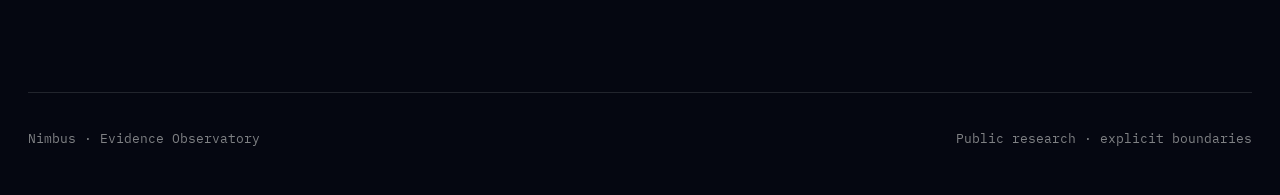
==== commit c42aecfa: "Align public site with research validity audit" ====
--- a/index.html
+++ b/index.html
@@ -55,7 +55,7 @@
         </div>
 
         <div class="hero-index" aria-label="Public research scope">
-          <span><b>Field 01</b>LEO / NTN</span><span><b>Field 02</b>Agent evaluation · case held</span><span><b>Field 03</b>Agent × network</span><span><b>Policy</b>Evidence before claim</span>
+          <span><b>Field 01</b>LEO / NTN · validity audit</span><span><b>Field 02</b>Agent evaluation · hold</span><span><b>Field 03</b>Agent × network</span><span><b>Policy</b>Public by default · evidence before claim</span>
         </div>
       </div>
     </section>
@@ -133,7 +133,7 @@
         <header class="lanes-head"><div class="tech-label">Active research fields</div><h2>Three scales of the same problem.</h2></header>
         <div class="lane-list">
           <a class="lane-row" href="/papers/"><span class="lane-no">01</span><h3>LEO / NTN</h3><p>Orbital state, handover, RF/optical links, service continuity, and evidence-qualified operating envelopes.</p><span class="lane-arrow">↗</span></a>
-          <a class="lane-row" href="/simulations/"><span class="lane-no">02</span><h3>Agent evaluation</h3><p>Tool-use traces, persistent state, false-green prevention, executable verifiers, and report–action agreement.</p><span class="lane-arrow">↗</span></a>
+          <a class="lane-row" href="/simulations/"><span class="lane-no">02</span><h3>Agent evaluation</h3><p>Tool-use traces, persistent state, false-green prevention, executable verifiers, and explicit DEMO boundaries.</p><span class="lane-arrow">↗</span></a>
           <a class="lane-row" href="/progress/"><span class="lane-no">03</span><h3>Agent × network</h3><p>Telecom-specific action gates where physical constraints and provenance remain outside the language model.</p><span class="lane-arrow">↗</span></a>
         </div>
       </div>
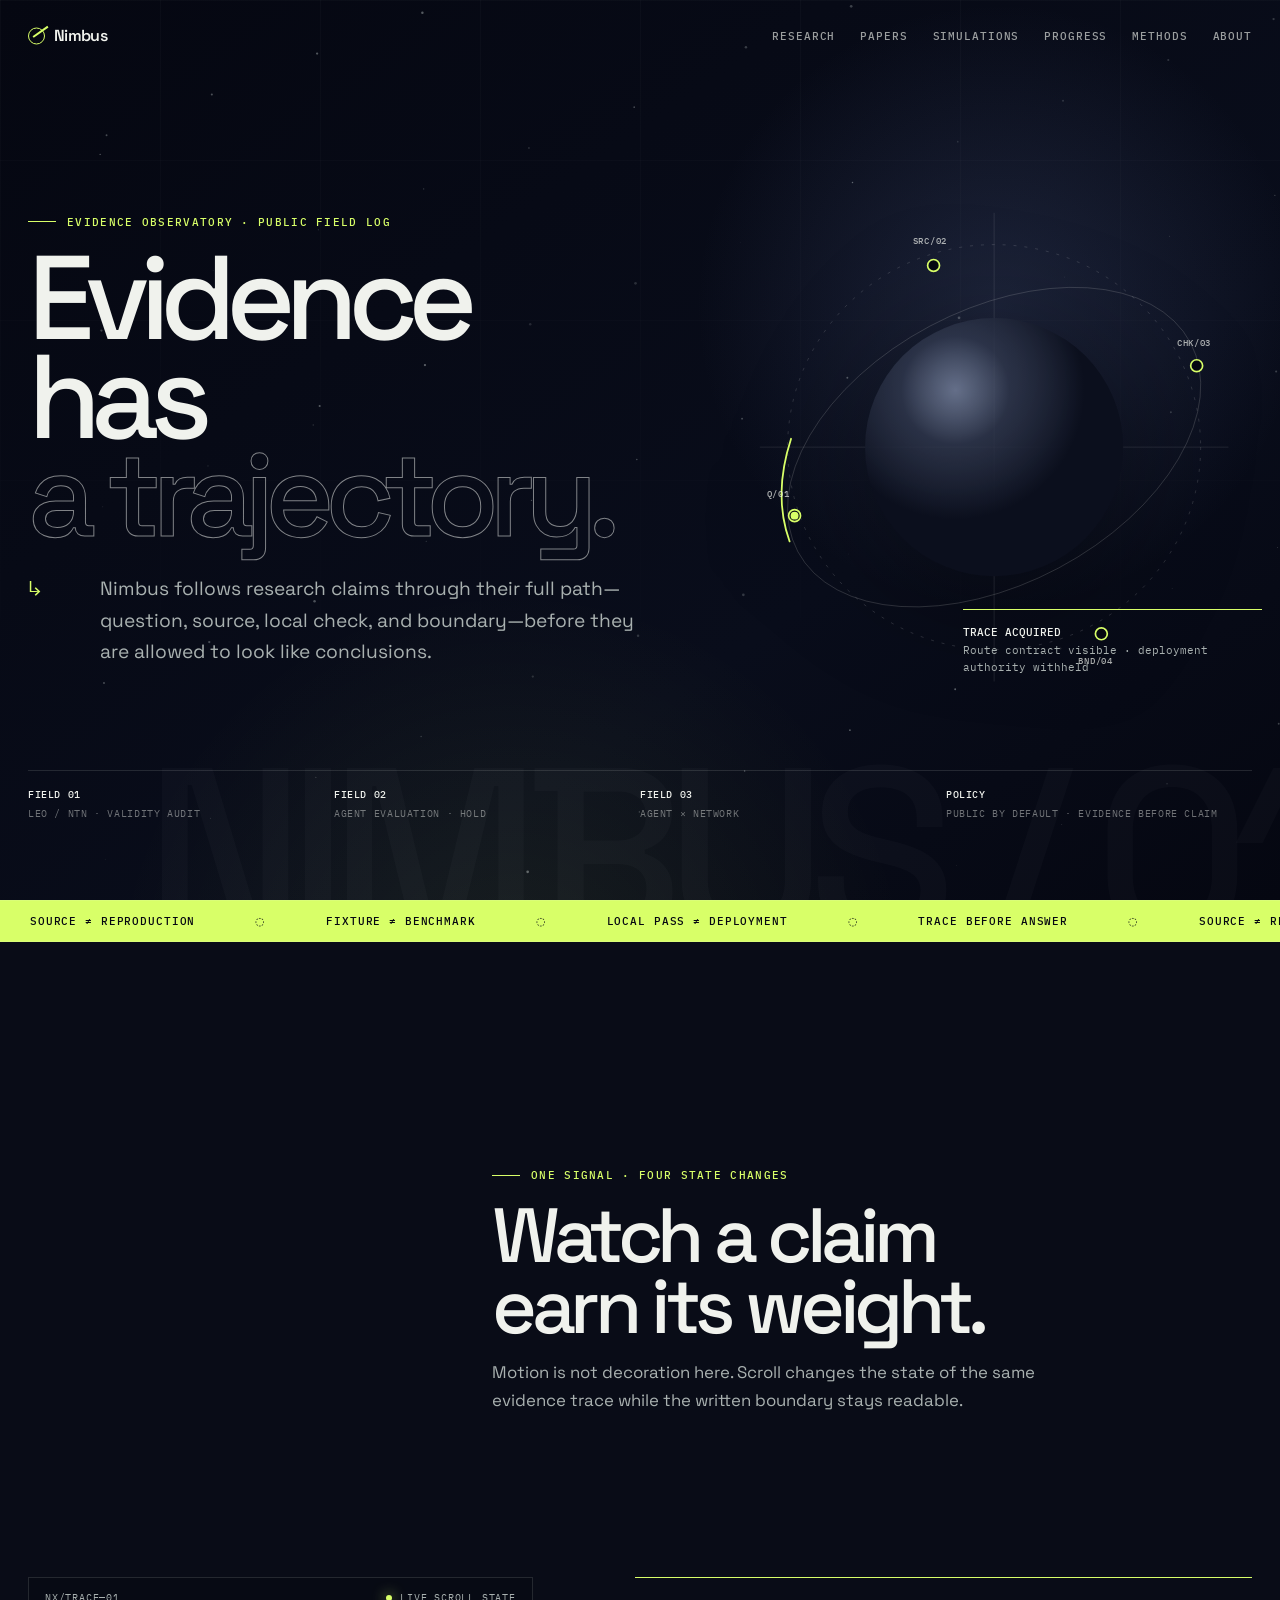
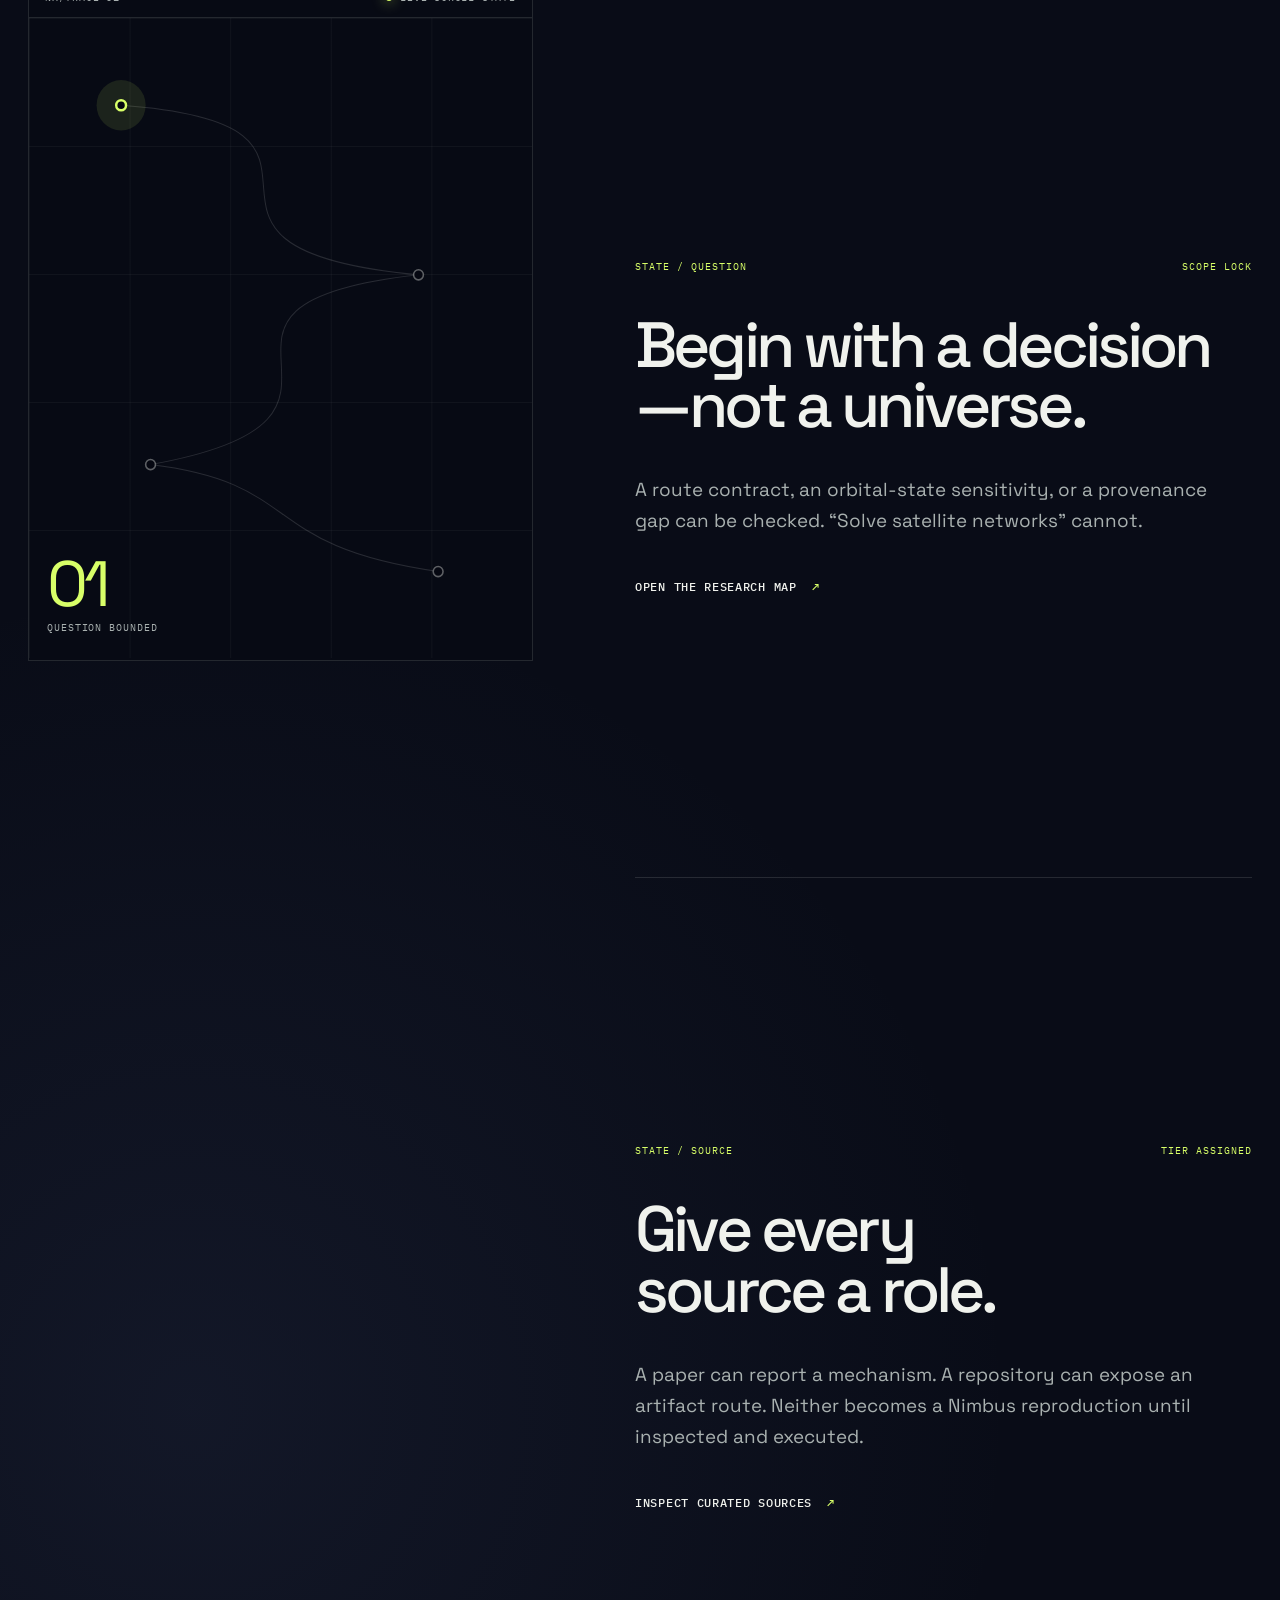
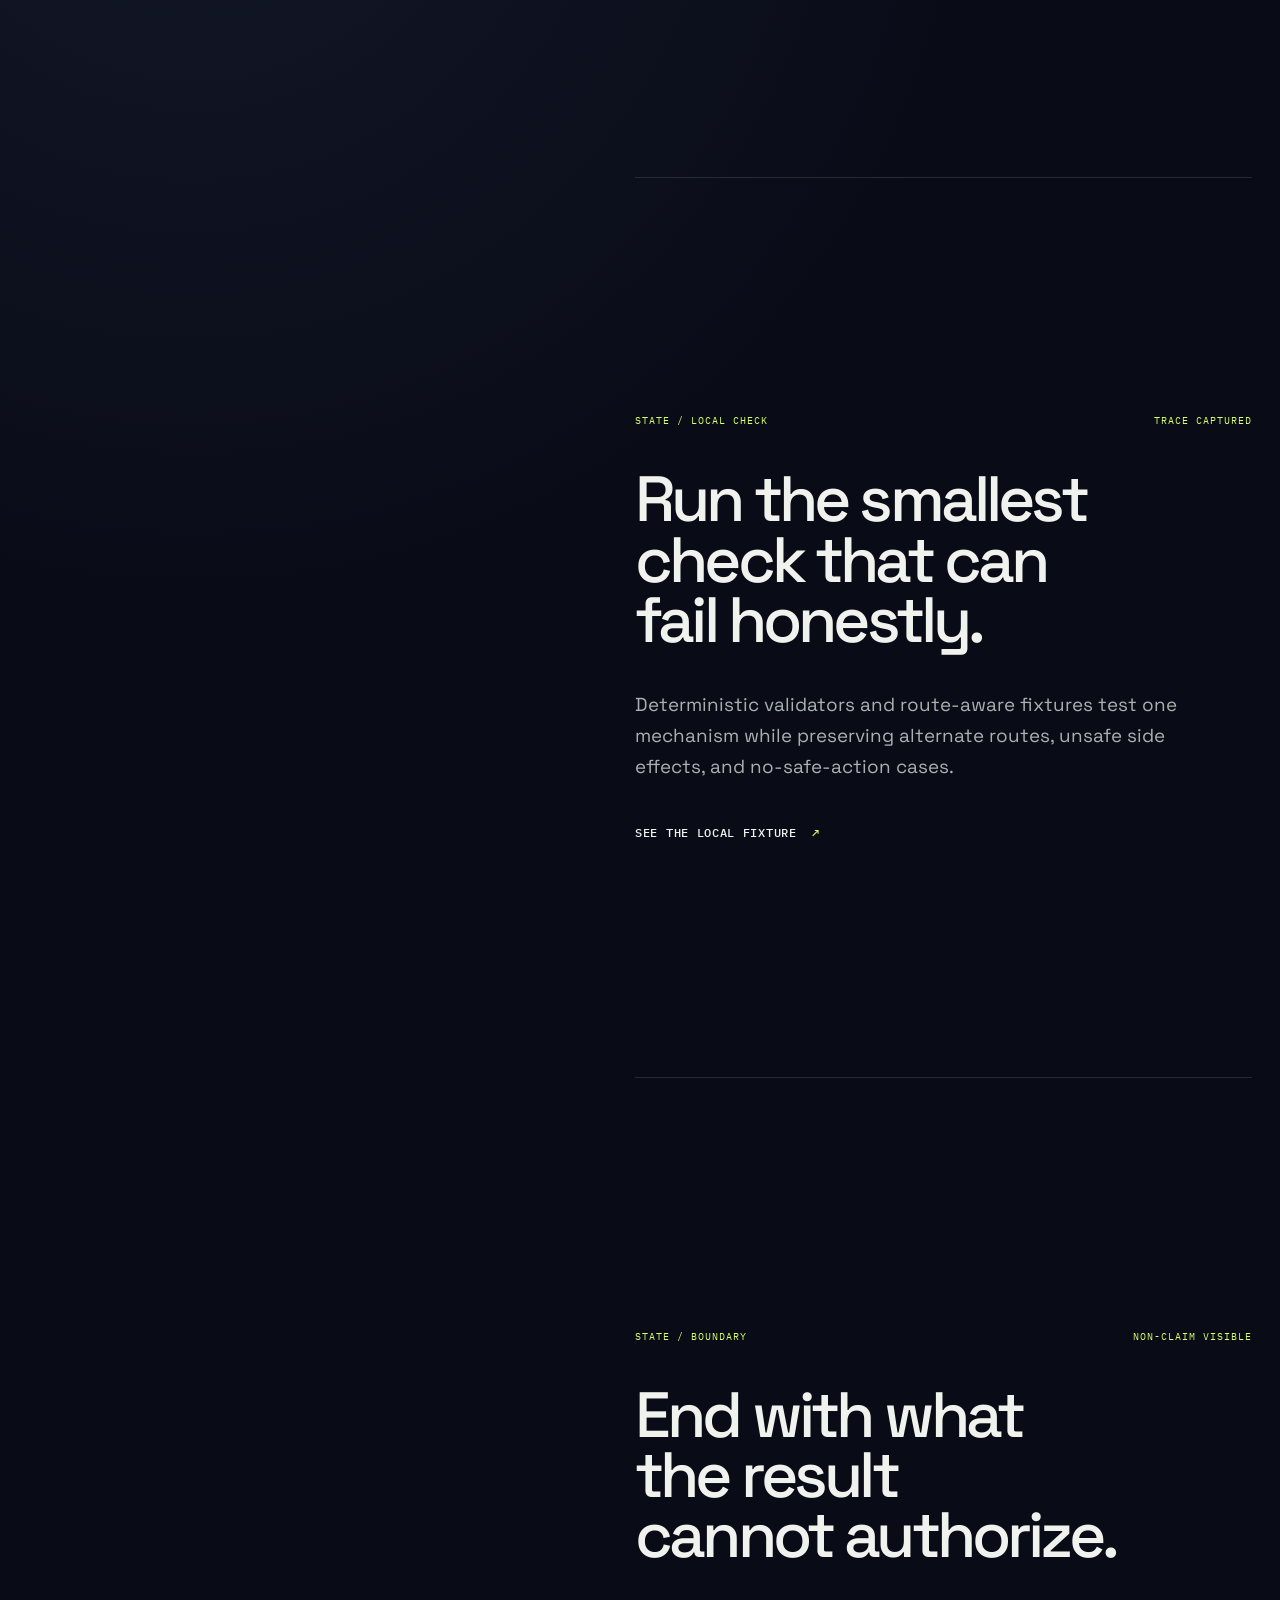
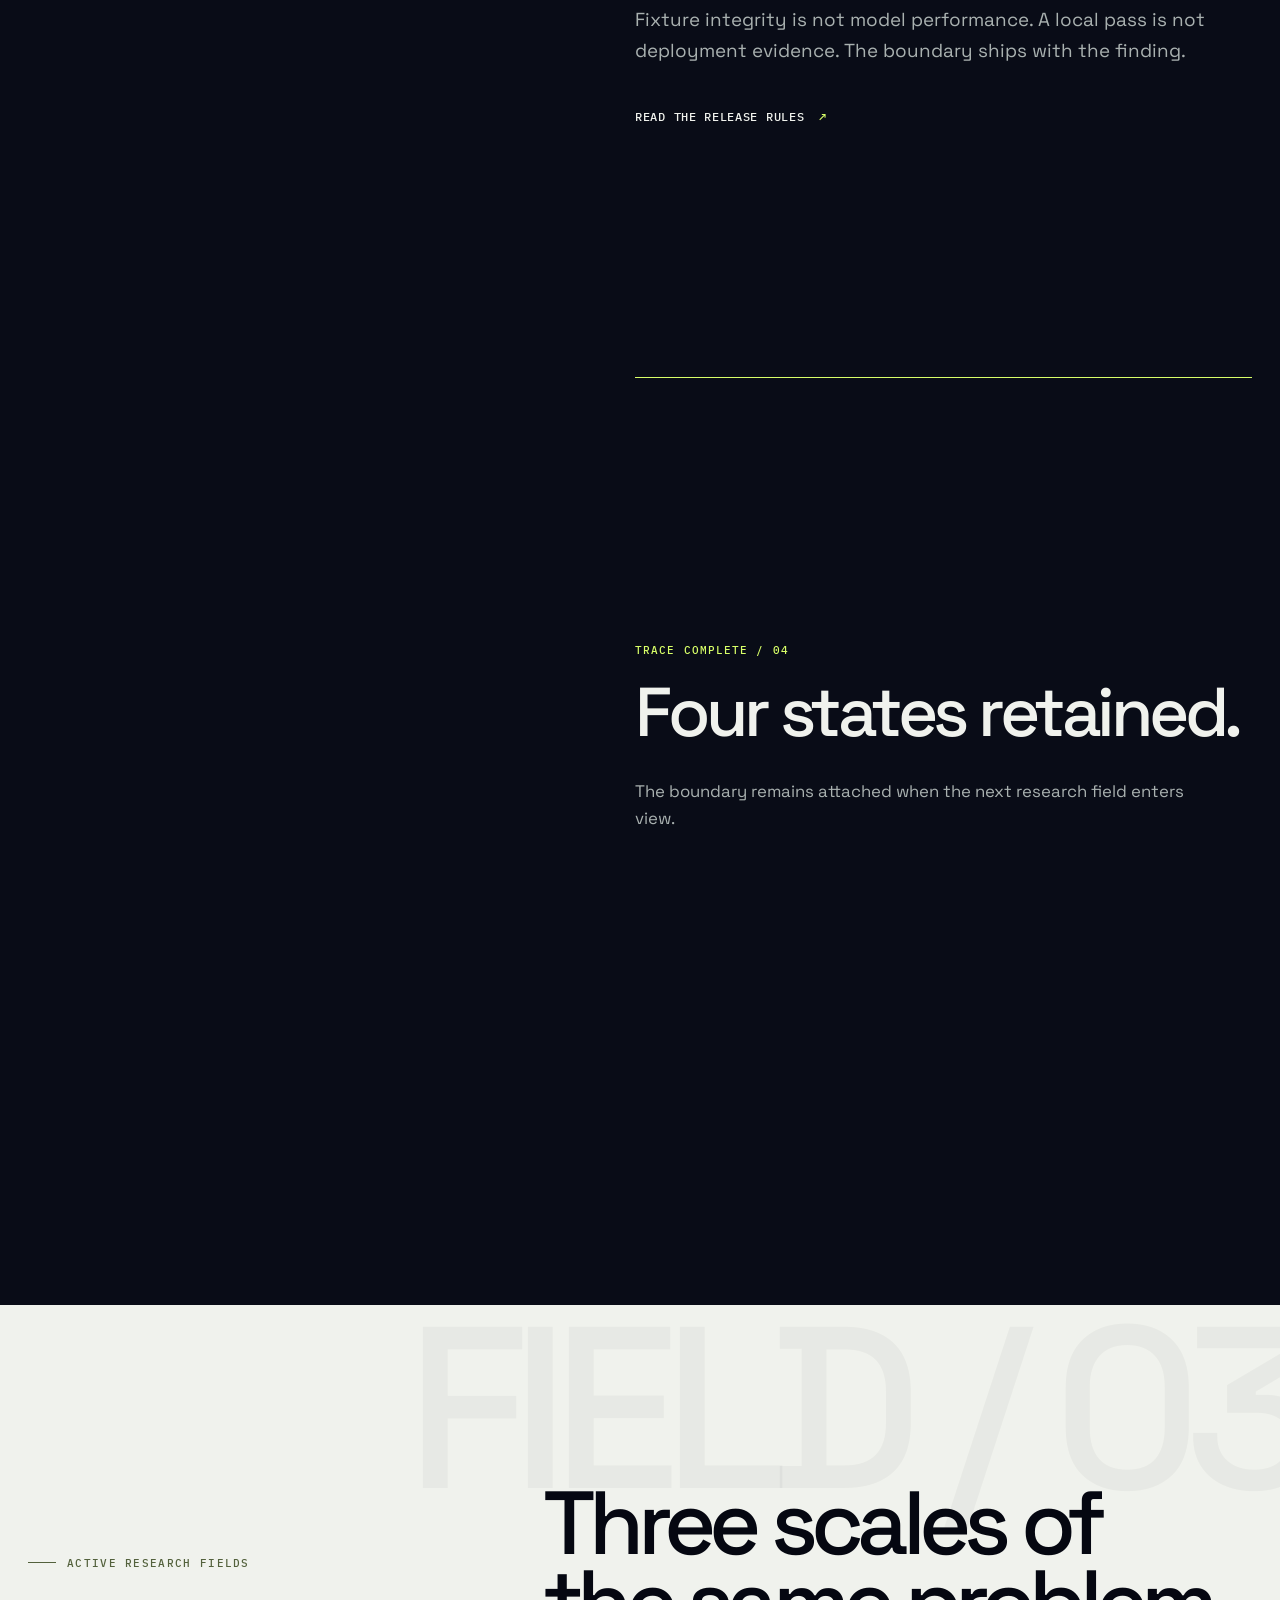
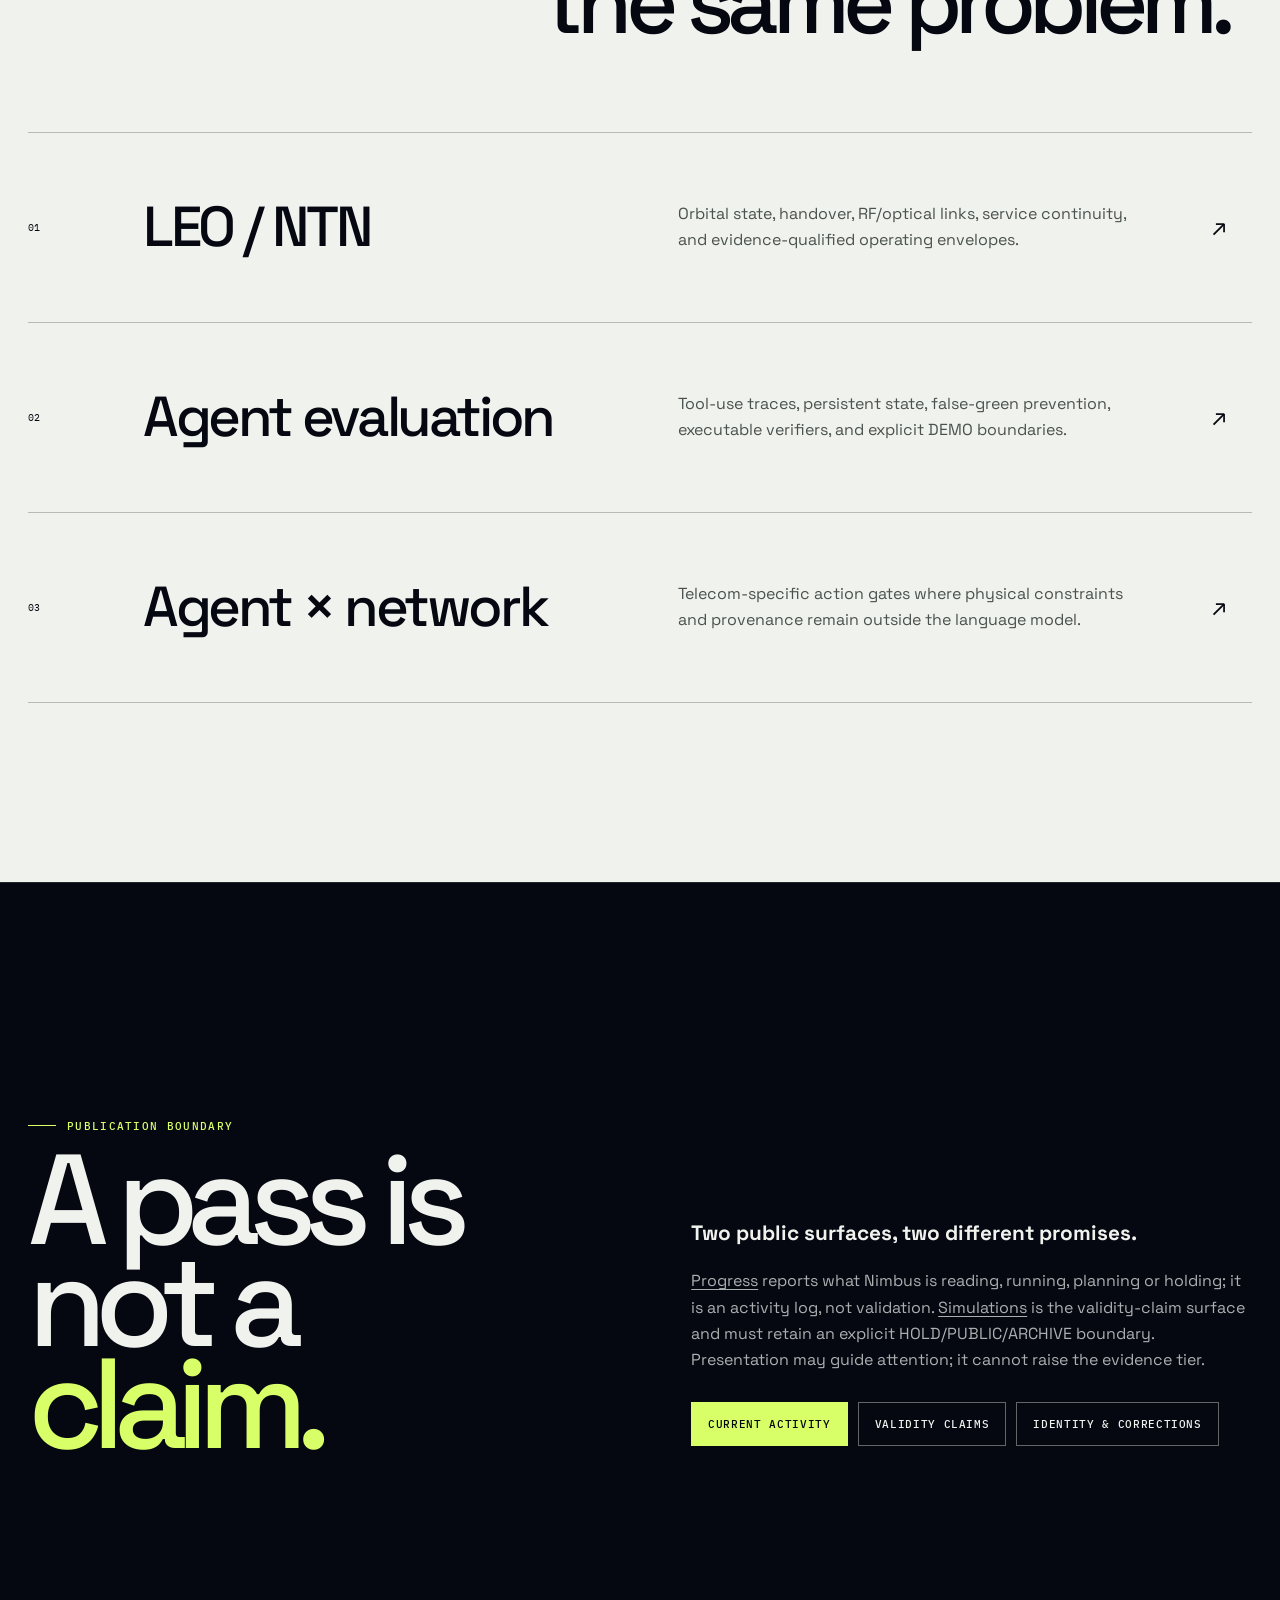
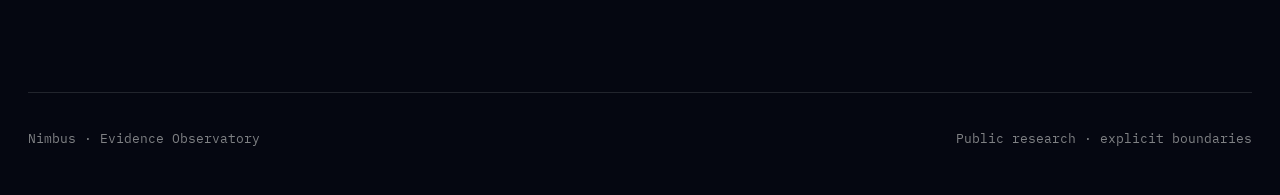
==== commit 2cd4c980: "governance: split activity from validity claims" ====
--- a/index.html
+++ b/index.html
@@ -142,7 +142,7 @@
     <section class="boundary-zone">
       <div class="wrap boundary-layout">
         <div><div class="tech-label">Publication boundary</div><h2>A pass is<br>not a <em>claim.</em></h2></div>
-        <div class="boundary-copy"><strong>Research can look cinematic without becoming theatre.</strong><p>Nimbus separates source reports, local checks, reproducible artifacts, and deployment evidence. Presentation may guide attention; it cannot raise the evidence tier.</p><div class="boundary-actions"><a class="btn primary" href="/progress/">Current progress</a><a class="btn" href="/about/">Identity & corrections</a></div></div>
+        <div class="boundary-copy"><strong>Two public surfaces, two different promises.</strong><p><a href="/progress/">Progress</a> reports what Nimbus is reading, running, planning or holding; it is an activity log, not validation. <a href="/simulations/">Simulations</a> is the validity-claim surface and must retain an explicit HOLD/PUBLIC/ARCHIVE boundary. Presentation may guide attention; it cannot raise the evidence tier.</p><div class="boundary-actions"><a class="btn primary" href="/progress/">Current activity</a><a class="btn" href="/simulations/">Validity claims</a><a class="btn" href="/about/">Identity & corrections</a></div></div>
       </div>
     </section>
   </main>
